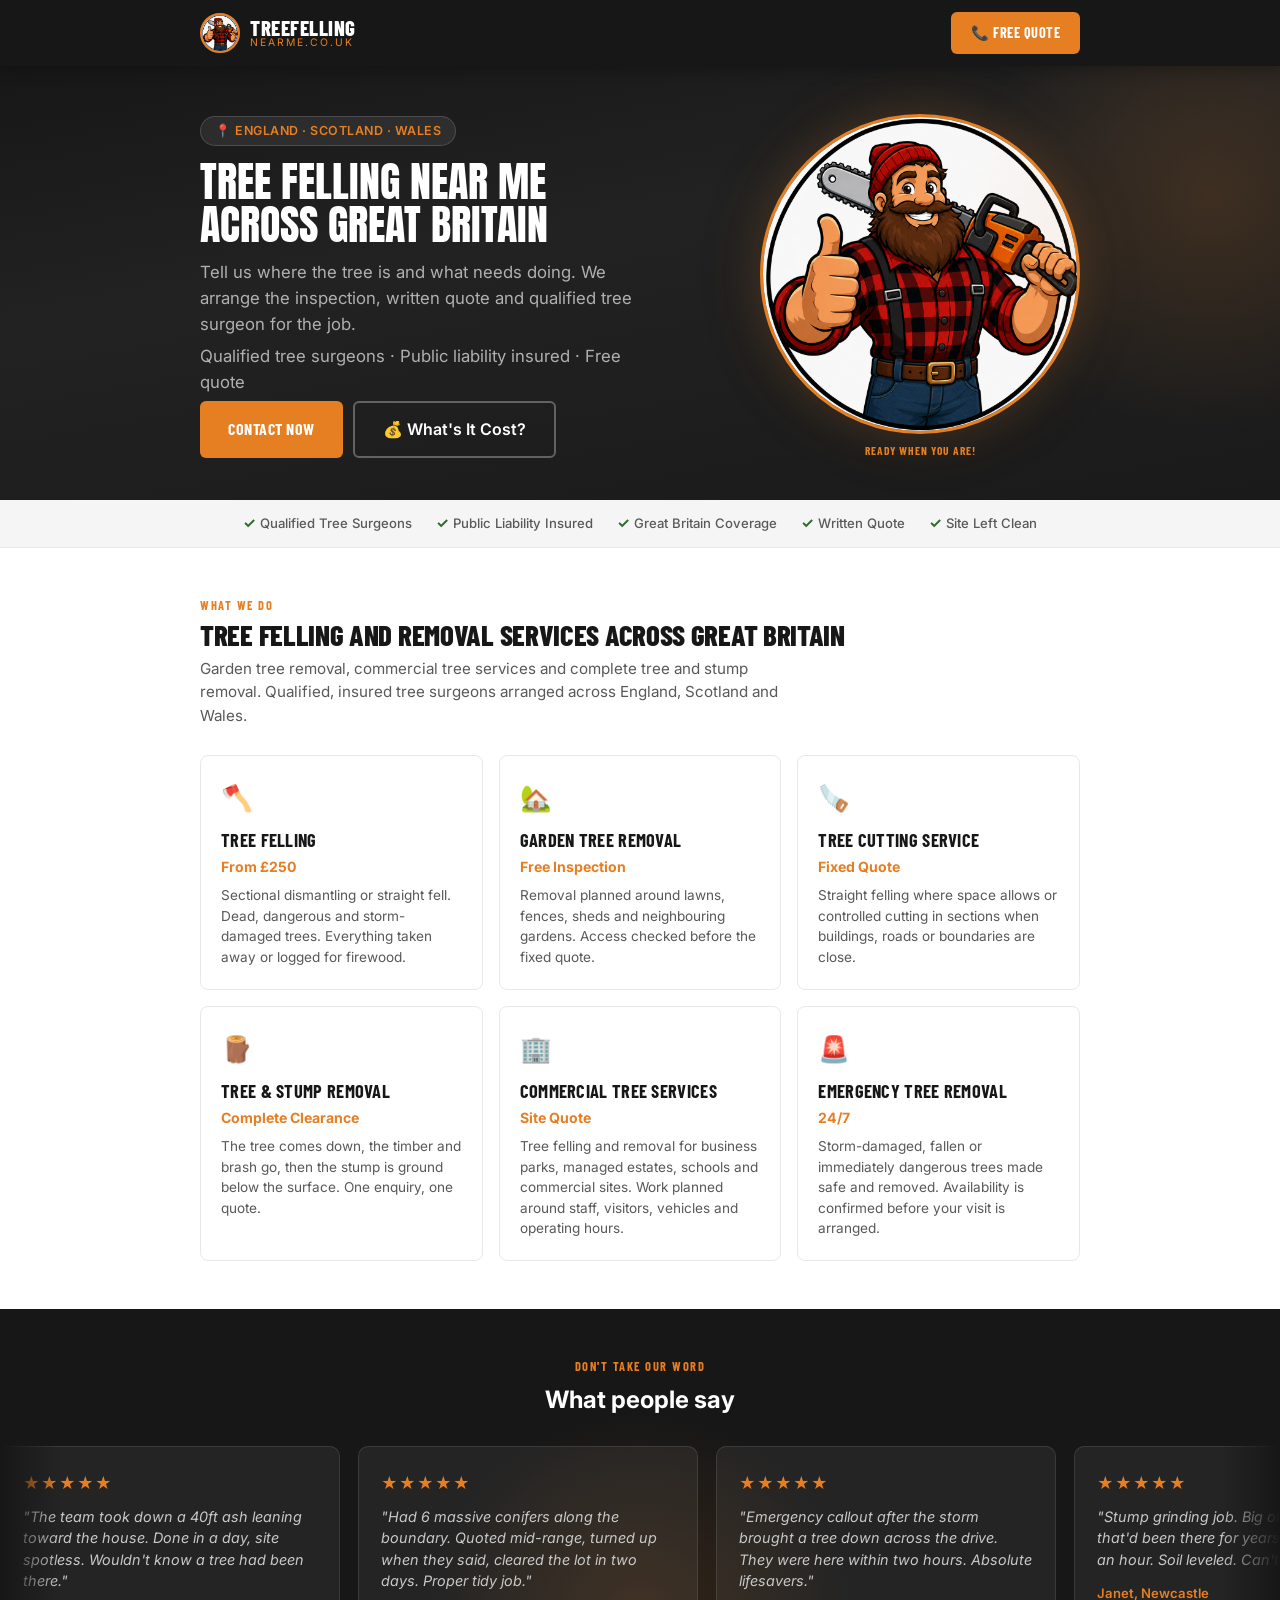
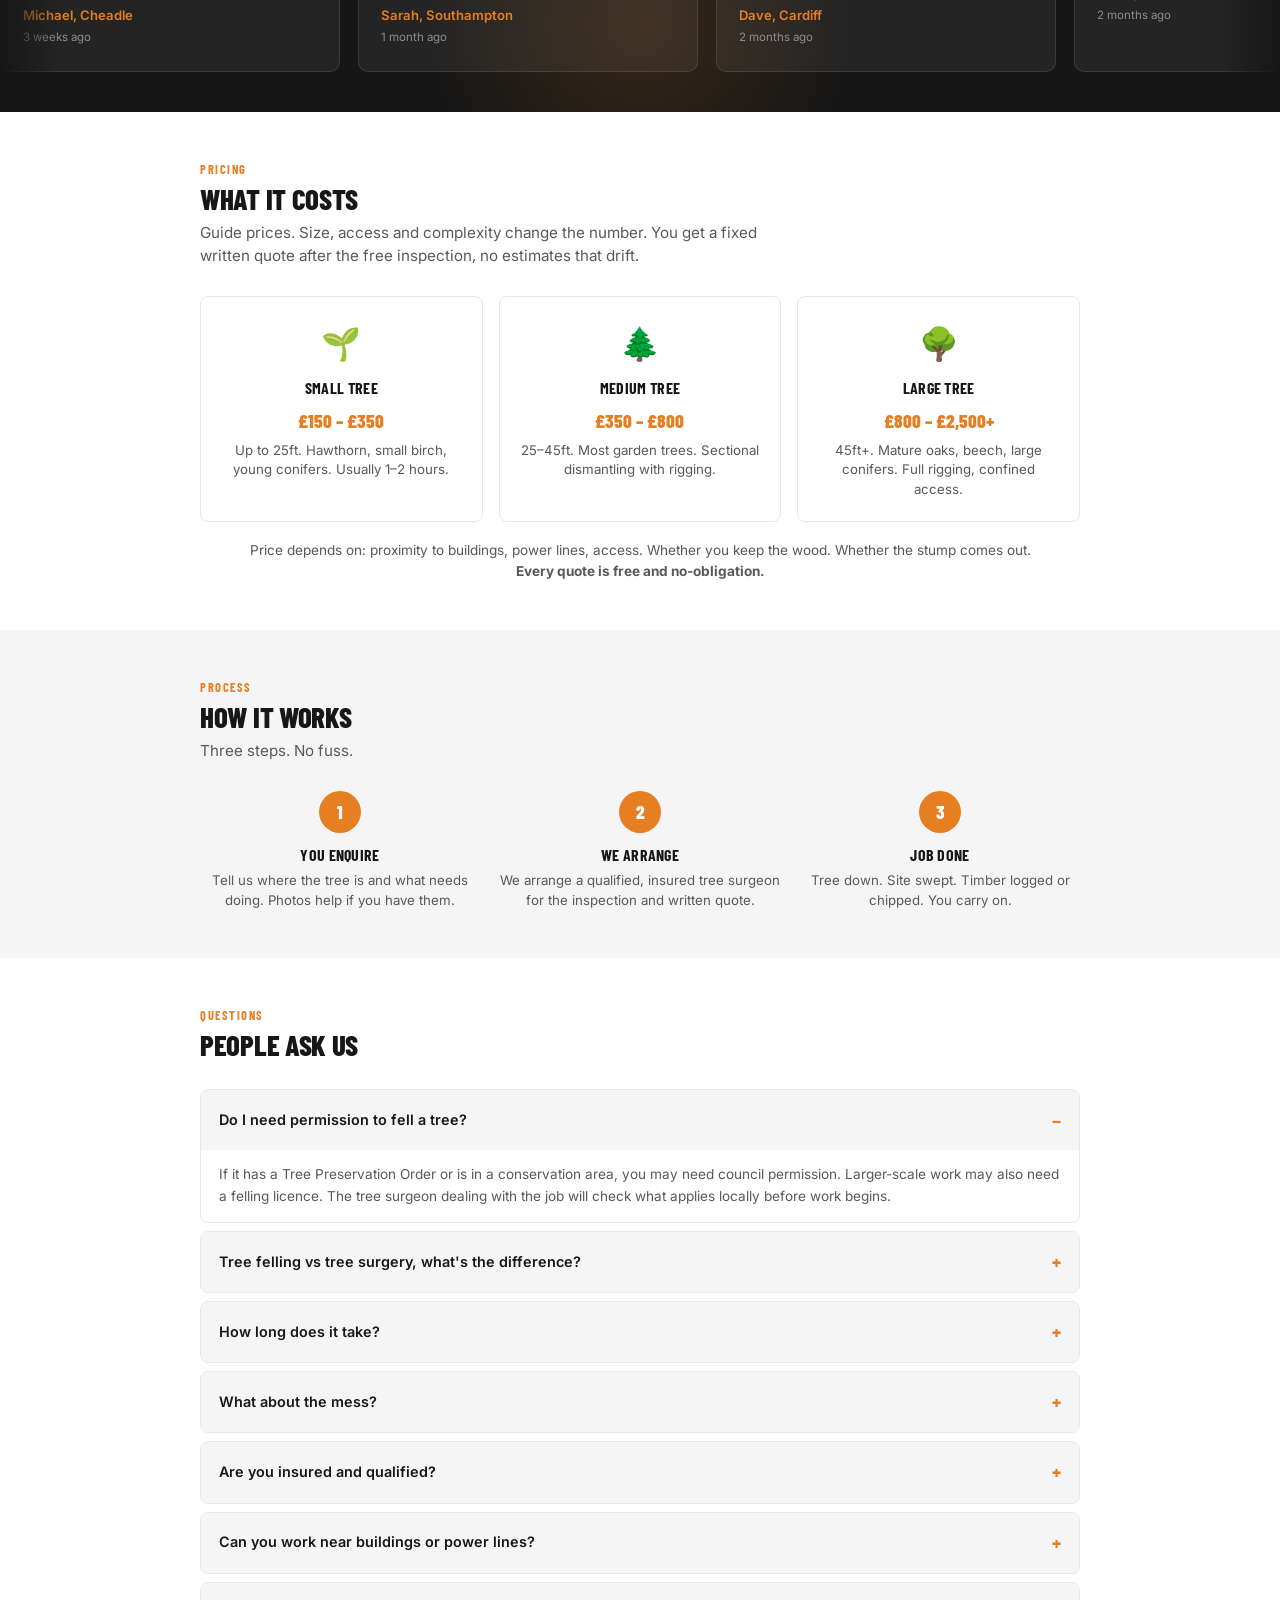
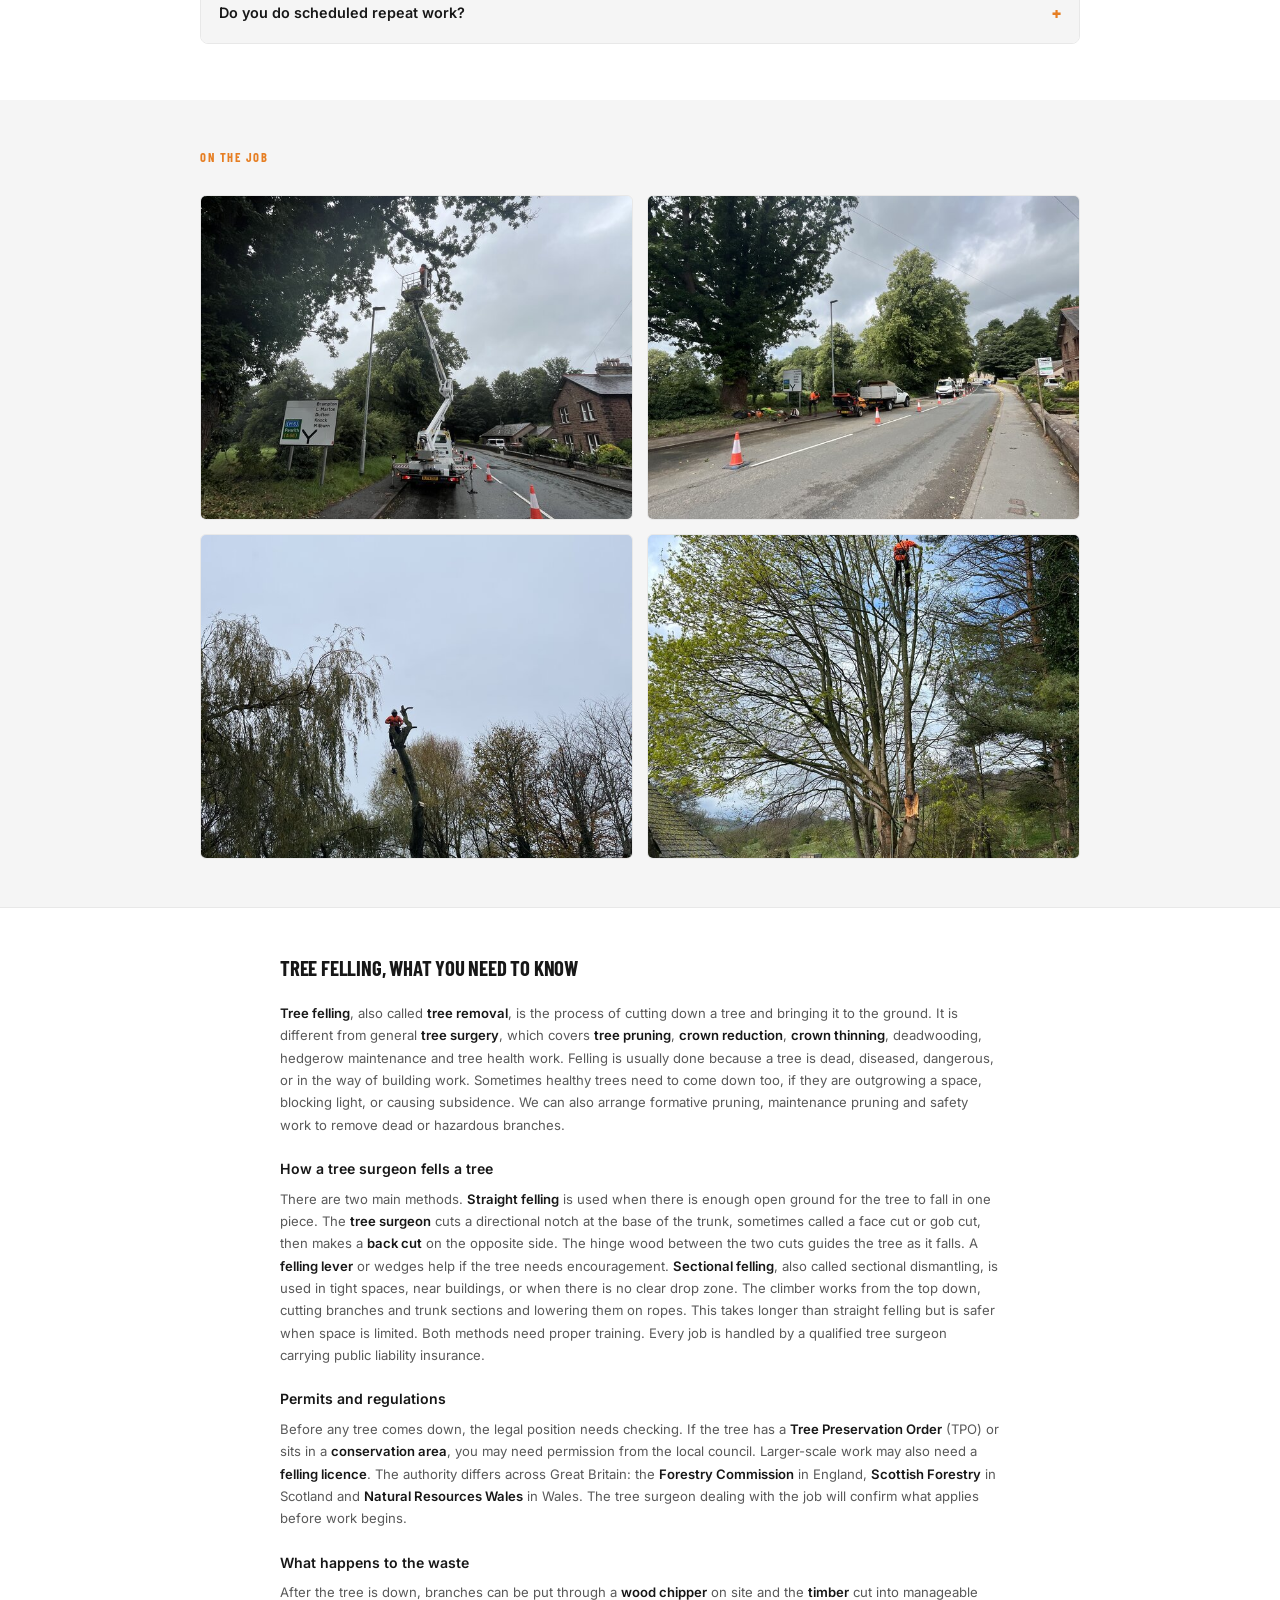
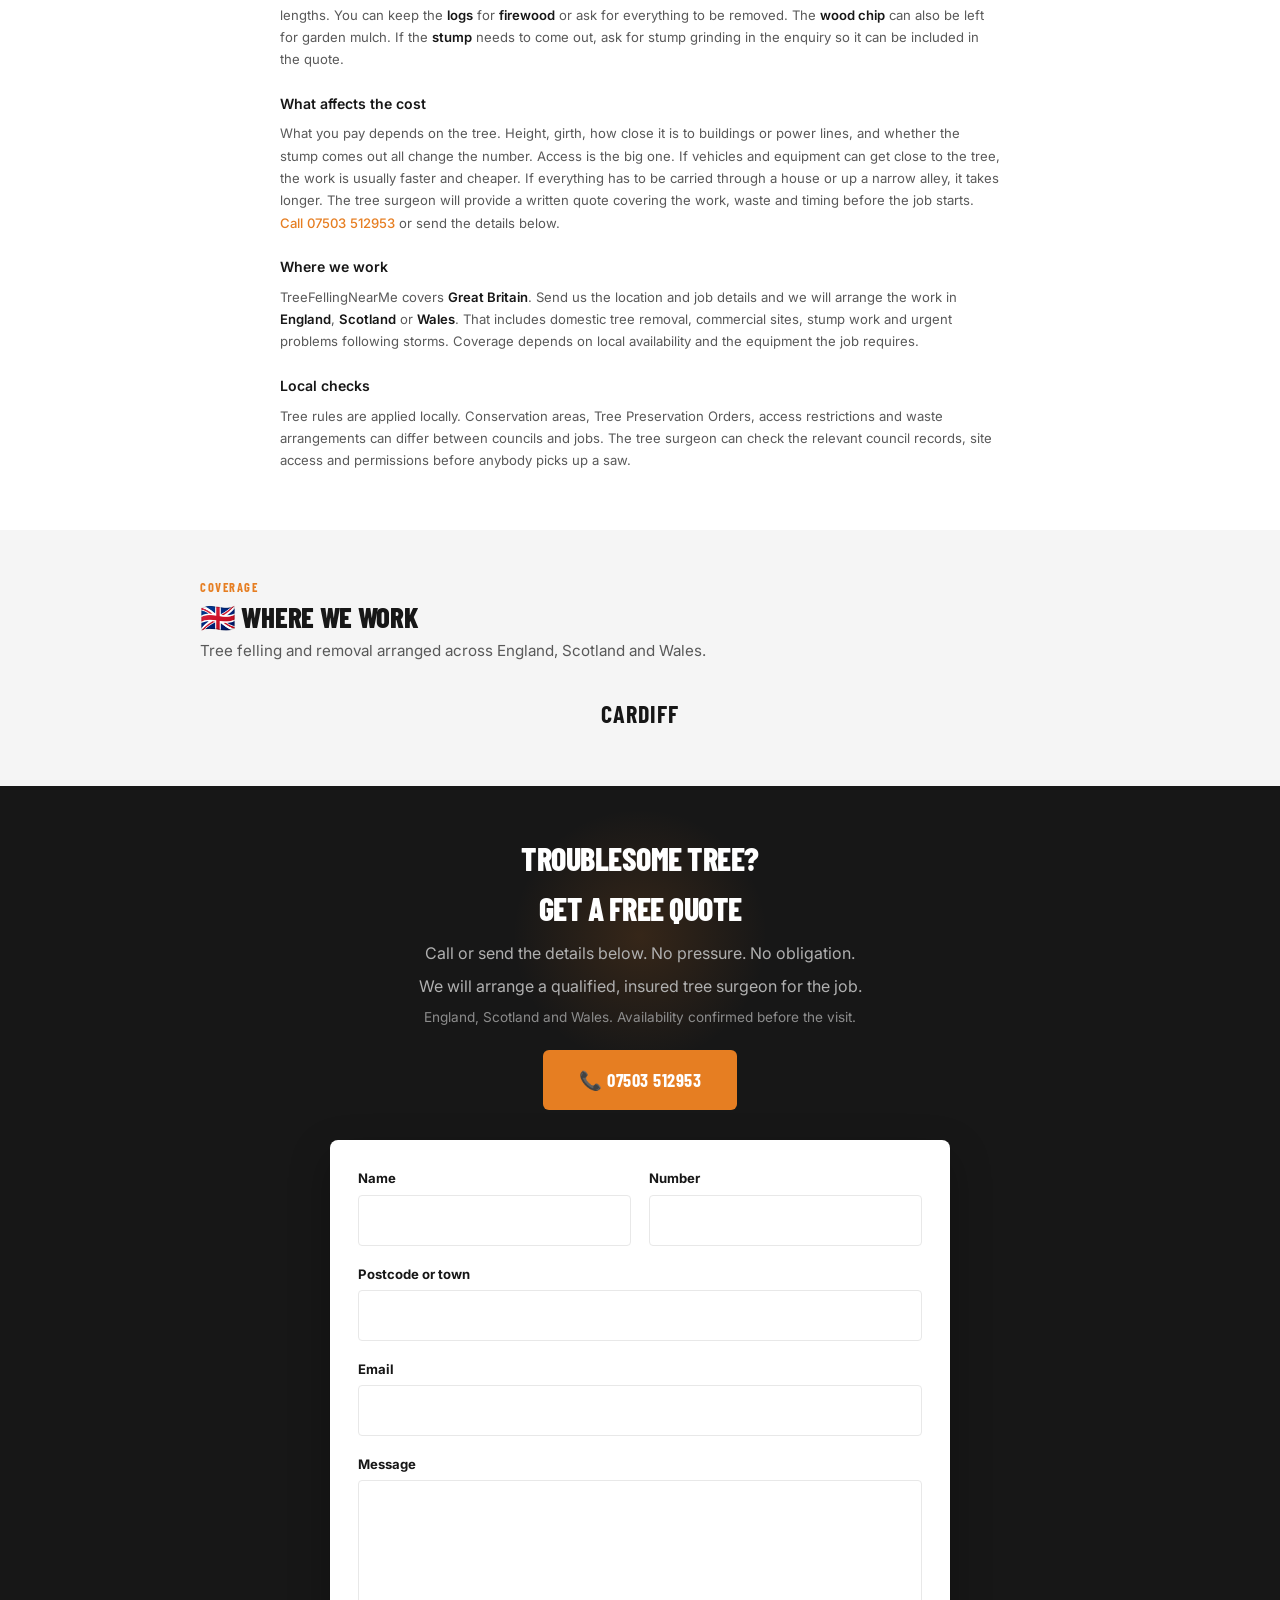
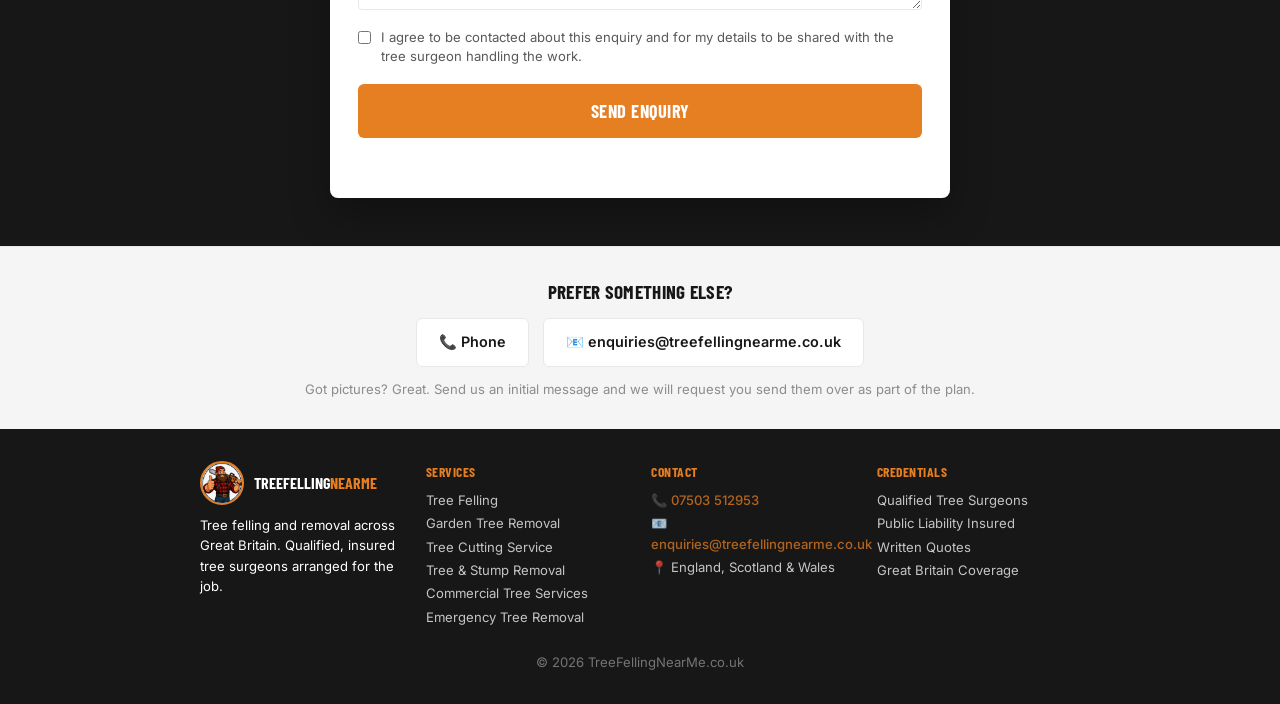
==== index.html @ dda051f9 "fix: improve mobile layout consistency" ====
<!DOCTYPE html>
<html lang="en-GB">
<head>
<meta charset="UTF-8">
<meta name="viewport" content="width=device-width, initial-scale=1.0">
<title>Tree Felling Near Me | Tree Surgeons Across Great Britain</title>
<meta name="description" content="Need a tree removed? Send us the details for tree felling, stump removal or emergency tree work anywhere in England, Scotland or Wales.">
<meta name="robots" content="index, follow">
<link rel="canonical" href="https://treefellingnearme.co.uk/">
<meta property="og:type" content="website">
<meta property="og:title" content="Tree Felling Near Me | Tree Surgeons Across Great Britain">
<meta property="og:description" content="Tree felling, tree removal, stump removal and emergency tree work across England, Scotland and Wales.">
<meta property="og:url" content="https://treefellingnearme.co.uk/">
<meta property="og:image" content="https://treefellingnearme.co.uk/mascot.png">
<meta name="twitter:card" content="summary_large_image">
<meta name="twitter:title" content="Tree Felling Near Me | Tree Surgeons Across Great Britain">
<meta name="twitter:description" content="Tree felling, tree removal, stump removal and emergency tree work across England, Scotland and Wales.">
<meta name="twitter:image" content="https://treefellingnearme.co.uk/mascot.png">
<link rel="icon" type="image/png" href="data:image/svg+xml,<svg xmlns='http://www.w3.org/2000/svg' viewBox='0 0 32 32'><circle cx='16' cy='16' r='15' fill='%23171717'/><text x='16' y='22' text-anchor='middle' font-size='20'>🪓</text></svg>">
<link rel="preconnect" href="https://fonts.googleapis.com">
<link rel="preconnect" href="https://fonts.gstatic.com" crossorigin>
<link href="https://fonts.googleapis.com/css2?family=Anton&family=Barlow+Condensed:wght@700;800&family=Inter:wght@400;500;600;700&display=swap" rel="stylesheet">
<script type="application/ld+json">
{
  "@context": "https://schema.org",
  "@graph": [
    {
      "@type": "Organization",
      "@id": "https://treefellingnearme.co.uk/#organization",
      "name": "Tree Felling Near Me",
      "description": "Tree felling, tree removal and stump removal enquiries across Great Britain.",
      "telephone": "07503 512953",
      "email": "enquiries@treefellingnearme.co.uk",
      "url": "https://treefellingnearme.co.uk/",
      "logo": "https://treefellingnearme.co.uk/mascot.png",
      "areaServed": [
        {"@type": "AdministrativeArea", "name": "England"},
        {"@type": "AdministrativeArea", "name": "Scotland"},
        {"@type": "AdministrativeArea", "name": "Wales"}
      ]
    },
    {
      "@type": "Service",
      "@id": "https://treefellingnearme.co.uk/#tree-felling-service",
      "name": "Tree Felling and Removal Across Great Britain",
      "serviceType": "Tree felling and tree removal service",
      "description": "Tree felling, tree removal, stump removal and emergency tree work arranged across England, Scotland and Wales.",
      "provider": {"@id": "https://treefellingnearme.co.uk/#organization"},
      "areaServed": [
        {"@type": "AdministrativeArea", "name": "England"},
        {"@type": "AdministrativeArea", "name": "Scotland"},
        {"@type": "AdministrativeArea", "name": "Wales"}
      ]
    }
  ]
}
</script>
<style>
  *, *::before, *::after { box-sizing: border-box; margin: 0; padding: 0; }
  :root {
    --navy: #171717;
    --navy-light: #2a2a2a;
    --orange: #e67e22;
    --orange-dark: #d35400;
    --orange-glow: rgba(230,126,34,0.15);
    --white: #ffffff;
    --off-white: #f5f5f5;
    --grey: #595959;
    --grey-light: #8c8c8c;
    --border: #e8e8e8;
    --green: #2d6a2e;
    --green-light: #e8f0e5;
    --forest: #1a3a1a;
    --red: #c0392b;
    --font-display: 'Barlow Condensed', Impact, 'Arial Black', sans-serif;
    --font-body: 'Inter', -apple-system, BlinkMacSystemFont, sans-serif;
  }
  html { scroll-behavior: smooth; }
  body {
    font-family: var(--font-body);
    color: var(--navy);
    line-height: 1.55;
    background: var(--white);
    -webkit-font-smoothing: antialiased;
    -moz-osx-font-smoothing: grayscale;
  }
  .container { max-width: 920px; margin: 0 auto; padding: 0 20px; }

  /* ── HEADER ── */
  .header {
    background: var(--navy);
    color: var(--white);
    padding: 12px 0;
    position: sticky;
    top: 0;
    z-index: 100;
    box-shadow: 0 2px 16px rgba(0,0,0,0.3);
  }
  .header .container {
    display: flex;
    justify-content: space-between;
    align-items: center;
    gap: 12px;
  }
  .header-brand {
    display: flex;
    align-items: center;
    gap: 10px;
  }
  .header-badge {
    width: 40px;
    height: 40px;
    border-radius: 50%;
    background: var(--orange);
    display: flex;
    align-items: center;
    justify-content: center;
    font-size: 1.3rem;
    flex-shrink: 0;
  }
  .header-mascot {
    width: 40px;
    height: 40px;
    border-radius: 50%;
    object-fit: cover;
    border: 2px solid var(--orange);
    flex-shrink: 0;
  }
  .header-logo-text {
    font-family: var(--font-display);
    font-size: 1.3rem;
    font-weight: 800;
    letter-spacing: 0.5px;
    text-transform: uppercase;
    line-height: 1;
  }
  .header-logo-text span { color: var(--orange); display: block; font-size: 0.65rem; font-weight: 400; letter-spacing: 2px; font-family: var(--font-body); }
  .header-cta {
    background: var(--orange);
    color: var(--white);
    padding: 10px 20px;
    border-radius: 6px;
    text-decoration: none;
    font-weight: 700;
    font-size: 0.9rem;
    transition: background 0.15s, transform 0.15s;
    white-space: nowrap;
    font-family: var(--font-display);
    letter-spacing: 0.5px;
    text-transform: uppercase;
  }
  .header-cta:hover { background: var(--orange-dark); transform: scale(1.03); }

  /* ── MOBILE STICKY ── */
  .mobile-sticky {
    display: none;
    position: fixed;
    bottom: 0;
    left: 0;
    right: 0;
    background: var(--navy);
    padding: 10px 16px;
    z-index: 200;
    box-shadow: 0 -2px 12px rgba(0,0,0,0.3);
  }
  .mobile-sticky a {
    background: var(--orange);
    color: var(--white);
    padding: 14px;
    border-radius: 6px;
    text-decoration: none;
    font-weight: 700;
    display: block;
    text-align: center;
    font-family: var(--font-display);
    font-size: 1.05rem;
    letter-spacing: 0.5px;
    text-transform: uppercase;
  }

  /* ── HERO ── */
  .hero {
    background: linear-gradient(170deg, var(--navy) 0%, #222 40%, #1a1a1a 100%);
    color: var(--white);
    padding: 48px 0 40px;
    position: relative;
    overflow: hidden;
  }
  .hero::before {
    content: '';
    position: absolute;
    top: -30%;
    right: -15%;
    width: 520px;
    height: 520px;
    background: radial-gradient(circle, var(--orange-glow) 0%, transparent 65%);
    border-radius: 50%;
    pointer-events: none;
  }
  .hero .container {
    display: flex;
    align-items: center;
    gap: 36px;
  }
  .hero-content { flex: 1; position: relative; }
  .hero-badge {
    display: inline-block;
    background: rgba(255,255,255,0.08);
    border: 1px solid rgba(255,255,255,0.15);
    border-radius: 20px;
    padding: 4px 14px;
    font-size: 0.78rem;
    color: var(--orange);
    margin-bottom: 14px;
    font-weight: 600;
    letter-spacing: 0.5px;
    text-transform: uppercase;
  }
  .hero h1 {
    font-family: 'Anton', var(--font-display);
    font-size: clamp(1.8rem, 5.5vw, 2.6rem);
    line-height: 1.05;
    margin-bottom: 12px;
    font-weight: 400;
    text-transform: uppercase;
    letter-spacing: 0px;
  }
  .hero h1 .accent { color: var(--orange); }
  .hero p {
    font-size: 1.05rem;
    color: #b0b0b0;
    margin-bottom: 6px;
    max-width: 440px;
  }
  .hero-guarantee {
    font-size: 0.85rem;
    color: var(--grey-light);
    margin-bottom: 20px;
  }
  .hero-cta-row {
    display: flex;
    gap: 10px;
    flex-wrap: wrap;
  }
  .btn-primary {
    background: var(--orange);
    color: var(--white);
    padding: 14px 28px;
    border-radius: 6px;
    text-decoration: none;
    font-weight: 700;
    font-size: 1rem;
    border: none;
    cursor: pointer;
    transition: background 0.15s, transform 0.15s;
    display: inline-flex;
    align-items: center;
    gap: 8px;
    font-family: var(--font-display);
    letter-spacing: 0.5px;
    text-transform: uppercase;
  }
  .btn-primary:hover { background: var(--orange-dark); transform: scale(1.02); }
  .btn-outline {
    background: transparent;
    color: var(--white);
    padding: 14px 28px;
    border-radius: 6px;
    text-decoration: none;
    font-weight: 600;
    font-size: 1rem;
    border: 2px solid rgba(255,255,255,0.3);
    transition: border-color 0.15s;
    display: inline-flex;
    align-items: center;
    gap: 8px;
  }
  .btn-outline:hover { border-color: var(--white); }

  .hero-mascot {
    flex-shrink: 0;
    display: flex;
    flex-direction: column;
    align-items: center;
    gap: 8px;
  }
  .hero-mascot-img {
    width: 320px;
    height: 320px;
    border-radius: 50%;
    object-fit: cover;
    border: 3px solid var(--orange);
    box-shadow: 0 0 40px var(--orange-glow), 0 0 80px rgba(230,126,34,0.08);
  }
  .hero-mascot-badge {
    font-size: 0.72rem;
    font-family: var(--font-display);
    letter-spacing: 1px;
    text-transform: uppercase;
    color: var(--orange);
    font-weight: 700;
  }

  /* ── TRUST BAR ── */
  .trust-bar {
    background: var(--off-white);
    padding: 12px 0;
    border-bottom: 1px solid var(--border);
  }
  .trust-bar .container {
    display: flex;
    justify-content: center;
    gap: 24px;
    flex-wrap: wrap;
    font-size: 0.82rem;
    color: var(--grey);
    font-weight: 500;
  }
  .trust-bar span { display: flex; align-items: center; gap: 4px; }
  .trust-dot { width: 6px; height: 6px; border-radius: 50%; background: var(--orange); display: inline-block; flex-shrink: 0; }
  .trust-tick { color: var(--green); font-weight: 700; font-size: 0.9rem; }

  /* ── SECTION ── */
  .section { padding: 48px 0; }
  .section-alt { background: var(--off-white); }
  .section-header { margin-bottom: 28px; }
  .section-tag {
    font-family: var(--font-display);
    font-size: 0.78rem;
    font-weight: 700;
    letter-spacing: 1.5px;
    text-transform: uppercase;
    color: var(--orange);
    margin-bottom: 4px;
  }
  .section h2 {
    font-family: var(--font-display);
    font-size: 1.8rem;
    font-weight: 800;
    line-height: 1.1;
    text-transform: uppercase;
    letter-spacing: -0.3px;
  }
  .section-intro {
    color: var(--grey);
    font-size: 0.95rem;
    max-width: 600px;
    margin-top: 6px;
  }

  /* ── SERVICES ── */
  .services-grid {
    display: grid;
    grid-template-columns: repeat(auto-fit, minmax(240px, 1fr));
    gap: 16px;
  }
  .service-card {
    background: var(--white);
    border: 1px solid var(--border);
    border-radius: 8px;
    padding: 22px 20px;
    transition: box-shadow 0.2s, border-color 0.2s, transform 0.15s;
    position: relative;
    overflow: hidden;
  }
  .service-card::before {
    content: '';
    position: absolute;
    top: 0; left: 0;
    width: 4px;
    height: 100%;
    background: var(--orange);
    opacity: 0;
    transition: opacity 0.2s;
  }
  .service-card:hover {
    box-shadow: 0 6px 24px rgba(0,0,0,0.07);
    border-color: #d0d0d0;
    transform: translateY(-2px);
  }
  .service-card:hover::before { opacity: 1; }
  .service-icon { font-size: 1.6rem; margin-bottom: 8px; display: block; }
  .service-card h3 {
    font-family: var(--font-display);
    font-size: 1.15rem;
    font-weight: 700;
    letter-spacing: 0.3px;
    text-transform: uppercase;
    margin-bottom: 2px;
  }
  .service-card .price {
    color: var(--orange);
    font-weight: 700;
    font-size: 0.88rem;
    margin-bottom: 8px;
  }
  .service-card p { color: var(--grey); font-size: 0.85rem; line-height: 1.5; }

  /* ── TESTIMONIAL CAROUSEL ── */
  .testimonial-section {
    background: var(--navy);
    color: var(--white);
    padding: 48px 0 40px;
    text-align: center;
    position: relative;
    overflow: hidden;
  }
  .testimonial-section::before {
    content: '';
    position: absolute;
    bottom: -40%;
    left: 50%;
    transform: translateX(-50%);
    width: 500px;
    height: 500px;
    background: radial-gradient(circle, var(--orange-glow) 0%, transparent 60%);
    border-radius: 50%;
    pointer-events: none;
  }
  .testimonial-section .section-tag { color: var(--orange); position: relative; }
  .testimonial-section h2 { color: var(--white); position: relative; }

  .conveyor-wrap {
    position: relative;
    margin-top: 28px;
    overflow: hidden;
  }
  .conveyor-wrap::before,
  .conveyor-wrap::after {
    content: '';
    position: absolute;
    top: 0; bottom: 0;
    width: 60px;
    z-index: 2;
    pointer-events: none;
  }
  .conveyor-wrap::before {
    left: 0;
    background: linear-gradient(to right, var(--navy) 0%, transparent 100%);
  }
  .conveyor-wrap::after {
    right: 0;
    background: linear-gradient(to left, var(--navy) 0%, transparent 100%);
  }

  .conveyor {
    display: flex;
    gap: 18px;
    padding-right: 18px;
    width: max-content;
    animation: scroll-reviews 52s linear infinite;
  }
  .conveyor:hover { animation-play-state: paused; }

  @keyframes scroll-reviews {
    0%   { transform: translateX(0); }
    100% { transform: translateX(-50%); }
  }

  .review-card {
    background: rgba(255,255,255,0.06);
    border: 1px solid rgba(255,255,255,0.1);
    border-radius: 10px;
    padding: 24px 22px;
    width: 340px;
    flex-shrink: 0;
    text-align: left;
    transition: border-color 0.2s, background 0.2s;
  }
  .review-card:hover {
    border-color: rgba(230,126,34,0.4);
    background: rgba(255,255,255,0.09);
  }
  .review-card .stars {
    color: var(--orange);
    font-size: 1rem;
    letter-spacing: 1px;
    margin-bottom: 10px;
  }
  .review-card blockquote {
    font-size: 0.9rem;
    color: #c8c8c8;
    line-height: 1.5;
    font-style: italic;
    margin-bottom: 10px;
    min-height: 60px;
  }
  .review-card cite {
    font-style: normal;
    font-weight: 600;
    color: var(--orange);
    font-size: 0.82rem;
  }
  .review-card .review-meta {
    font-size: 0.72rem;
    color: var(--grey-light);
    margin-top: 2px;
  }

  @media (max-width: 600px) {
    .review-card { width: 280px; padding: 18px 16px; }
    .review-card blockquote { font-size: 0.83rem; }
    .conveyor-wrap::before,
    .conveyor-wrap::after { width: 30px; }
  }

  /* ── COST ── */
  .cost-grid {
    display: grid;
    grid-template-columns: repeat(auto-fit, minmax(220px, 1fr));
    gap: 16px;
  }
  .cost-card {
    background: var(--white);
    border: 1px solid var(--border);
    border-radius: 8px;
    padding: 22px 20px;
    text-align: center;
  }
  .cost-card .tree-icon { font-size: 2rem; margin-bottom: 8px; }
  .cost-card h3 {
    font-family: var(--font-display);
    font-size: 1rem;
    font-weight: 700;
    text-transform: uppercase;
    letter-spacing: 0.3px;
  }
  .cost-card .price {
    color: var(--orange);
    font-weight: 800;
    font-size: 1.2rem;
    font-family: var(--font-display);
    margin: 6px 0;
  }
  .cost-card p { color: var(--grey); font-size: 0.83rem; line-height: 1.45; }

  /* ── HOW ── */
  .how-grid {
    display: grid;
    grid-template-columns: repeat(auto-fit, minmax(160px, 1fr));
    gap: 20px;
    text-align: center;
  }
  .how-step .step-num {
    background: var(--orange);
    color: var(--white);
    width: 42px;
    height: 42px;
    border-radius: 50%;
    display: flex;
    align-items: center;
    justify-content: center;
    font-family: var(--font-display);
    font-weight: 800;
    font-size: 1.2rem;
    margin: 0 auto 10px;
  }
  .how-step h4 {
    font-family: var(--font-display);
    font-size: 1rem;
    text-transform: uppercase;
    letter-spacing: 0.3px;
    margin-bottom: 4px;
  }
  .how-step p { color: var(--grey); font-size: 0.83rem; line-height: 1.45; }

  /* ── FAQ ── */
  .faq-item {
    border: 1px solid var(--border);
    border-radius: 8px;
    margin-bottom: 8px;
    overflow: hidden;
    transition: border-color 0.15s;
  }
  .faq-item:hover { border-color: #ccc; }
  .faq-q {
    background: var(--off-white);
    padding: 14px 18px;
    font-weight: 600;
    cursor: pointer;
    display: flex;
    justify-content: space-between;
    align-items: center;
    user-select: none;
    font-size: 0.9rem;
    gap: 12px;
  }
  .faq-q::after {
    content: '+';
    font-family: var(--font-display);
    font-size: 1.3rem;
    color: var(--orange);
    font-weight: 700;
    flex-shrink: 0;
  }
  .faq-a {
    padding: 0 18px;
    color: var(--grey);
    font-size: 0.85rem;
    line-height: 1.6;
    max-height: 0;
    overflow: hidden;
    transition: max-height 0.3s ease, padding 0.3s ease;
  }
  .faq-item.open .faq-a { padding: 14px 18px; max-height: 400px; }
  .faq-item.open .faq-q::after { content: '−'; }

  /* ── SEO CONTENT BLOCK ── */
  .seo-block {
    background: var(--white);
    padding: 44px 0;
    border-top: 1px solid var(--border);
  }
  .seo-block .container { max-width: 760px; }
  .seo-block h2 {
    font-family: var(--font-display);
    font-size: 1.3rem;
    font-weight: 700;
    text-transform: uppercase;
    letter-spacing: -0.2px;
    margin-bottom: 18px;
    color: var(--navy);
  }
  .seo-block p {
    font-size: 0.82rem;
    color: var(--grey);
    line-height: 1.7;
    margin-bottom: 14px;
  }
  .seo-block strong { color: var(--navy); font-weight: 600; }
  .seo-block a { color: var(--orange); text-decoration: none; font-weight: 500; }
  .seo-block a:hover { text-decoration: underline; }
  .seo-block h3 {
    font-family: var(--font-body);
    font-size: 0.88rem;
    font-weight: 600;
    color: var(--navy);
    margin: 22px 0 8px 0;
  }

  /* ── PHOTO GALLERY ── */
  .photo-section {
    padding: 48px 0;
    background: var(--off-white);
  }
  .photo-grid {
    display: grid;
    grid-template-columns: repeat(2, 1fr);
    gap: 14px;
    margin-top: 24px;
  }
  .photo-grid img {
    width: 100%;
    height: auto;
    border-radius: 6px;
    border: 1px solid var(--border);
    object-fit: cover;
    aspect-ratio: 4/3;
    transition: transform 0.15s, box-shadow 0.15s;
  }
  .photo-grid img:hover {
    transform: scale(1.02);
    box-shadow: 0 4px 16px rgba(0,0,0,0.1);
  }

  /* ── AREAS / LOCATION ROTATOR ── */
  .location-rotator {
    position: relative;
    height: 48px;
    overflow: hidden;
    text-align: center;
    margin-top: 16px;
  }
  .location-rotator span {
    position: absolute;
    left: 50%;
    top: 50%;
    transform: translate(-50%, -50%);
    font-family: var(--font-display);
    font-size: 1.5rem;
    font-weight: 700;
    text-transform: uppercase;
    letter-spacing: 1px;
    color: var(--navy);
    white-space: nowrap;
    opacity: 0;
    transition: opacity 0.22s ease, transform 0.22s ease;
  }
  .location-rotator span.is-active {
    opacity: 1;
    transform: translate(-50%, -50%) translateY(0);
  }

  /* ── CTA BAR ── */
  .cta-section {
    background: var(--navy);
    color: var(--white);
    text-align: center;
    padding: 48px 20px;
    position: relative;
    overflow: hidden;
    scroll-margin-top: 72px;
  }
  .cta-section::before {
    content: '';
    position: absolute;
    top: 0;
    left: 50%;
    transform: translateX(-50%);
    width: 300px;
    height: 300px;
    background: radial-gradient(circle, var(--orange-glow) 0%, transparent 60%);
    border-radius: 50%;
    pointer-events: none;
  }
  .cta-section .container { position: relative; }
  .cta-section h2 {
    font-family: var(--font-display);
    font-size: 2rem;
    font-weight: 800;
    text-transform: uppercase;
    letter-spacing: -0.5px;
    color: var(--white);
    margin-bottom: 8px;
  }
  .cta-section p { color: #b0b0b0; margin-bottom: 8px; font-size: 1rem; }
  .cta-section .cta-urgency {
    font-size: 0.85rem;
    color: var(--grey-light);
    margin-bottom: 22px;
  }
  .cta-section .btn-primary { font-size: 1.15rem; padding: 16px 36px; }

  .contact-form {
    max-width: 620px;
    margin: 30px auto 0;
    padding: 28px;
    background: var(--white);
    color: var(--navy);
    border-radius: 8px;
    text-align: left;
    box-shadow: 0 16px 40px rgba(0,0,0,0.28);
  }
  .contact-form-grid {
    display: grid;
    grid-template-columns: repeat(2, minmax(0, 1fr));
    gap: 18px;
  }
  .contact-field { display: flex; flex-direction: column; gap: 6px; }
  .contact-field--full { grid-column: 1 / -1; }
  .contact-field label {
    font-size: 0.82rem;
    font-weight: 700;
    color: var(--navy);
  }
  .contact-field input,
  .contact-field textarea {
    width: 100%;
    border: 1px solid var(--border);
    border-radius: 4px;
    padding: 12px 13px;
    background: var(--white);
    color: var(--navy);
    font: inherit;
    font-size: 1rem;
  }
  .contact-field textarea { min-height: 130px; resize: vertical; }
  .contact-field input:focus,
  .contact-field textarea:focus {
    outline: 3px solid rgba(230,126,34,0.24);
    border-color: var(--orange);
  }
  .contact-consent {
    display: flex;
    align-items: flex-start;
    gap: 10px;
    margin: 18px 0;
    font-size: 0.82rem;
    line-height: 1.45;
    color: var(--grey);
  }
  .contact-consent input { margin-top: 3px; accent-color: var(--orange); }
  .contact-form .btn-primary { width: 100%; justify-content: center; }
  .contact-form-status {
    min-height: 1.4em;
    margin: 12px 0 0 !important;
    color: var(--grey) !important;
    font-size: 0.86rem !important;
    text-align: center;
  }
  .contact-form-status[data-state="success"] { color: var(--green) !important; }
  .contact-form-status[data-state="error"] { color: #b42318 !important; }
  .contact-honey { position: absolute; left: -9999px; }

  /* ── BOTTOM CTA BAR ── */
  .bottom-bar {
    background: var(--off-white);
    padding: 30px 0;
    text-align: center;
    border-top: 1px solid var(--border);
  }
  .bottom-bar h3 {
    font-family: var(--font-display);
    font-size: 1.2rem;
    text-transform: uppercase;
    letter-spacing: 0.3px;
    margin-bottom: 12px;
  }
  .bottom-options {
    display: flex;
    justify-content: center;
    gap: 14px;
    flex-wrap: wrap;
  }
  .bottom-options a {
    background: var(--white);
    color: var(--navy);
    text-decoration: none;
    font-weight: 600;
    padding: 12px 22px;
    border: 1px solid var(--border);
    border-radius: 6px;
    transition: border-color 0.15s, background 0.15s;
    font-size: 0.9rem;
  }
  .bottom-options a:hover { border-color: var(--orange); background: #faf8f5; }

  /* ── FOOTER ── */
  .footer {
    background: var(--navy);
    color: var(--white);
    padding: 32px 0;
    font-size: 0.82rem;
  }
  .footer a { color: var(--orange); text-decoration: none; font-weight: 500; }
  .footer-grid {
    display: grid;
    grid-template-columns: repeat(auto-fit, minmax(160px, 1fr));
    gap: 22px;
  }
  .footer h4 {
    font-family: var(--font-display);
    text-transform: uppercase;
    letter-spacing: 0.5px;
    margin-bottom: 8px;
    color: var(--orange);
    font-size: 0.85rem;
  }
  .footer ul { list-style: none; }
  .footer li { margin-bottom: 3px; opacity: 0.75; }
  .footer-mascot {
    display: flex;
    align-items: center;
    gap: 10px;
    margin-bottom: 10px;
  }
  .footer-mascot-img {
    width: 44px;
    height: 44px;
    border-radius: 50%;
    border: 2px solid var(--orange);
  }

  @media (max-width: 700px) {
    body { padding-bottom: calc(74px + env(safe-area-inset-bottom)); }
    .hero .container { flex-direction: column; text-align: center; gap: 20px; }
    .hero p { margin-left: auto; margin-right: auto; }
    .hero-cta-row { flex-direction: column; width: 100%; }
    .hero-cta-row a { width: 100%; justify-content: center; }
    .hero-mascot-img { width: 240px; height: 240px; }
    .contact-form { padding: 22px 18px; }
    .contact-form-grid { grid-template-columns: 1fr; }
    .hero h1 { font-size: 1.5rem; }
    .header-cta { display: none; }
    .mobile-sticky {
      display: block;
      padding-bottom: calc(10px + env(safe-area-inset-bottom));
    }
    .section { padding: 34px 0; }
    .section h2 { font-size: 1.5rem; }
    .services-grid { grid-template-columns: 1fr; }
    .service-card { padding: 18px 17px; }
    .service-icon { margin-bottom: 4px; }
    .service-card .price { margin-bottom: 6px; }
    .cost-grid { grid-template-columns: 1fr; }
    .cost-card { padding: 18px 16px; }
    .cost-card .tree-icon { margin-bottom: 4px; }
    .how-grid { grid-template-columns: 1fr; gap: 24px; }
    .footer-grid { grid-template-columns: 1fr; }
    .bottom-options { flex-direction: column; }
    .bottom-options a { display: block; }
  }

  @media (min-width: 701px) {
    .mobile-sticky { display: none !important; }
  }
</style>
</head>
<body>

<!-- HEADER -->
<header class="header">
  <div class="container">
    <a href="/" class="header-brand" style="text-decoration:none;color:inherit;">
      <img src="mascot.png" alt="TreeFellingNearMe" class="header-mascot" width="40" height="40">
      <div class="header-logo-text">TreeFelling<span>NearMe.co.uk</span></div>
    </a>
    <a href="tel:07503512953" class="header-cta">📞 Free Quote</a>
  </div>
</header>

<!-- MOBILE STICKY -->
<div class="mobile-sticky">
  <a href="tel:07503512953">📞 Free Quote, 07503 512953</a>
</div>

<!-- HERO -->
<section class="hero">
  <div class="container">
    <div class="hero-content">
      <div class="hero-badge">📍 England · Scotland · Wales</div>
      <h1>Tree Felling Near Me<br>Across Great Britain</h1>
      <p>Tell us where the tree is and what needs doing. We arrange the inspection, written quote and qualified tree surgeon for the job.</p>
      <p class="hero-guarantee">Qualified tree surgeons · Public liability insured · Free quote</p>
      <div class="hero-cta-row">
        <a href="#contact" class="btn-primary">Contact Now</a>
        <a href="#cost" class="btn-outline">💰 What's It Cost?</a>
      </div>
    </div>
    <div class="hero-mascot">
      <img src="mascot.png" alt="Woody, our tree felling mascot" class="hero-mascot-img" width="320" height="320">
      <div class="hero-mascot-badge">Ready when you are!</div>
    </div>
  </div>
</section>

<!-- TRUST BAR -->
<div class="trust-bar">
  <div class="container">
    <span><span class="trust-tick">✓</span> Qualified Tree Surgeons</span>
    <span><span class="trust-tick">✓</span> Public Liability Insured</span>
    <span><span class="trust-tick">✓</span> Great Britain Coverage</span>
    <span><span class="trust-tick">✓</span> Written Quote</span>
    <span><span class="trust-tick">✓</span> Site Left Clean</span>
  </div>
</div>

<!-- SERVICES -->
<section class="section">
  <div class="container">
    <div class="section-header">
      <div class="section-tag">What we do</div>
      <h2>Tree felling and removal services across Great Britain</h2>
      <p class="section-intro">Garden tree removal, commercial tree services and complete tree and stump removal. Qualified, insured tree surgeons arranged across England, Scotland and Wales.</p>
    </div>
    <div class="services-grid">
      <div class="service-card">
        <span class="service-icon">🪓</span>
        <h3>Tree Felling</h3>
        <p class="price">From £250</p>
        <p>Sectional dismantling or straight fell. Dead, dangerous and storm-damaged trees. Everything taken away or logged for firewood.</p>
      </div>
      <div class="service-card">
        <span class="service-icon">🏡</span>
        <h3>Garden Tree Removal</h3>
        <p class="price">Free Inspection</p>
        <p>Removal planned around lawns, fences, sheds and neighbouring gardens. Access checked before the fixed quote.</p>
      </div>
      <div class="service-card">
        <span class="service-icon">🪚</span>
        <h3>Tree Cutting Service</h3>
        <p class="price">Fixed Quote</p>
        <p>Straight felling where space allows or controlled cutting in sections when buildings, roads or boundaries are close.</p>
      </div>
      <div class="service-card">
        <span class="service-icon">🪵</span>
        <h3>Tree &amp; Stump Removal</h3>
        <p class="price">Complete Clearance</p>
        <p>The tree comes down, the timber and brash go, then the stump is ground below the surface. One enquiry, one quote.</p>
      </div>
      <div class="service-card">
        <span class="service-icon">🏢</span>
        <h3>Commercial Tree Services</h3>
        <p class="price">Site Quote</p>
        <p>Tree felling and removal for business parks, managed estates, schools and commercial sites. Work planned around staff, visitors, vehicles and operating hours.</p>
      </div>
      <div class="service-card">
        <span class="service-icon">🚨</span>
        <h3>Emergency Tree Removal</h3>
        <p class="price">24/7</p>
        <p>Storm-damaged, fallen or immediately dangerous trees made safe and removed. Availability is confirmed before your visit is arranged.</p>
      </div>
    </div>
  </div>
</section>

<!-- TESTIMONIAL CONVEYOR -->
<section class="testimonial-section">
  <div class="container">
    <div class="section-tag">Don't take our word</div>
    <h2>What people say</h2>
  </div>
  <div class="conveyor-wrap">
    <div class="conveyor">
      <div class="review-card">
        <div class="stars">★★★★★</div>
        <blockquote>"The team took down a 40ft ash leaning toward the house. Done in a day, site spotless. Wouldn't know a tree had been there."</blockquote>
        <cite>Michael, Cheadle</cite>
        <div class="review-meta">3 weeks ago</div>
      </div>
      <div class="review-card">
        <div class="stars">★★★★★</div>
        <blockquote>"Had 6 massive conifers along the boundary. Quoted mid-range, turned up when they said, cleared the lot in two days. Proper tidy job."</blockquote>
        <cite>Sarah, Southampton</cite>
        <div class="review-meta">1 month ago</div>
      </div>
      <div class="review-card">
        <div class="stars">★★★★★</div>
        <blockquote>"Emergency callout after the storm brought a tree down across the drive. They were here within two hours. Absolute lifesavers."</blockquote>
        <cite>Dave, Cardiff</cite>
        <div class="review-meta">2 months ago</div>
      </div>
      <div class="review-card">
        <div class="stars">★★★★★</div>
        <blockquote>"Stump grinding job. Big old beech stump that'd been there for years. Gone in under an hour. Soil leveled. Can't even tell."</blockquote>
        <cite>Janet, Newcastle</cite>
        <div class="review-meta">2 months ago</div>
      </div>
      <div class="review-card">
        <div class="stars">★★★★★</div>
        <blockquote>"Crown reduction on a protected oak. Knew the TPO process inside out. Council approved, work done to spec. Tree looks better than ever."</blockquote>
        <cite>Graham, Darlington</cite>
        <div class="review-meta">3 months ago</div>
      </div>
      <div class="review-card">
        <div class="stars">★★★★★</div>
        <blockquote>"Three trees removed, one pruned, stumps ground. Quoted on Tuesday, started Thursday. No messing about. Would use again."</blockquote>
        <cite>Lisa, Telford</cite>
        <div class="review-meta">3 months ago</div>
      </div>
      <div class="review-card">
        <div class="stars">★★★★★</div>
        <blockquote>"Neighbour's tree was overhanging our garden. They sorted it properly, talked to the neighbour, did the work, no drama."</blockquote>
        <cite>Tom, Stoke</cite>
        <div class="review-meta">4 months ago</div>
      </div>
      <div class="review-card">
        <div class="stars">★★★★★</div>
        <blockquote>"Phoned 5 tree surgeons. Only one who actually turned up to quote. Price was fair, work was excellent. The others never even called back."</blockquote>
        <cite>Karen, Essex</cite>
        <div class="review-meta">4 months ago</div>
      </div>
    </div>
  </div>
</section>

<!-- COST GUIDE -->
<section class="section" id="cost">
  <div class="container">
    <div class="section-header">
      <div class="section-tag">Pricing</div>
      <h2>What it costs</h2>
      <p class="section-intro">Guide prices. Size, access and complexity change the number. You get a fixed written quote after the free inspection, no estimates that drift.</p>
    </div>
    <div class="cost-grid">
      <div class="cost-card">
        <div class="tree-icon">🌱</div>
        <h3>Small Tree</h3>
        <p class="price">£150 – £350</p>
        <p>Up to 25ft. Hawthorn, small birch, young conifers. Usually 1–2 hours.</p>
      </div>
      <div class="cost-card">
        <div class="tree-icon">🌲</div>
        <h3>Medium Tree</h3>
        <p class="price">£350 – £800</p>
        <p>25–45ft. Most garden trees. Sectional dismantling with rigging.</p>
      </div>
      <div class="cost-card">
        <div class="tree-icon">🌳</div>
        <h3>Large Tree</h3>
        <p class="price">£800 – £2,500+</p>
        <p>45ft+. Mature oaks, beech, large conifers. Full rigging, confined access.</p>
      </div>
    </div>
    <p style="margin-top:18px;color:var(--grey);font-size:0.85rem;text-align:center;">Price depends on: proximity to buildings, power lines, access. Whether you keep the wood. Whether the stump comes out.</p>
    <p style="color:var(--grey);font-size:0.85rem;text-align:center;"><strong>Every quote is free and no-obligation.</strong></p>
  </div>
</section>

<!-- HOW IT WORKS -->
<section class="section section-alt">
  <div class="container">
    <div class="section-header">
      <div class="section-tag">Process</div>
      <h2>How it works</h2>
      <p class="section-intro">Three steps. No fuss.</p>
    </div>
    <div class="how-grid">
      <div class="how-step">
        <div class="step-num">1</div>
        <h4>You Enquire</h4>
        <p>Tell us where the tree is and what needs doing. Photos help if you have them.</p>
      </div>
      <div class="how-step">
        <div class="step-num">2</div>
        <h4>We Arrange</h4>
        <p>We arrange a qualified, insured tree surgeon for the inspection and written quote.</p>
      </div>
      <div class="how-step">
        <div class="step-num">3</div>
        <h4>Job Done</h4>
        <p>Tree down. Site swept. Timber logged or chipped. You carry on.</p>
      </div>
    </div>
  </div>
</section>

<!-- FAQ -->
<section class="section">
  <div class="container">
    <div class="section-header">
      <div class="section-tag">Questions</div>
      <h2>People ask us</h2>
    </div>
    <div class="faq-item open">
      <div class="faq-q">Do I need permission to fell a tree?</div>
      <div class="faq-a">If it has a Tree Preservation Order or is in a conservation area, you may need council permission. Larger-scale work may also need a felling licence. The tree surgeon dealing with the job will check what applies locally before work begins.</div>
    </div>
    <div class="faq-item">
      <div class="faq-q">Tree felling vs tree surgery, what's the difference?</div>
      <div class="faq-a">Felling means cutting the whole tree down and removing it. Tree surgery is the broader term, pruning, crown reduction, crown thinning, deadwooding and health treatments. We can arrange both.</div>
    </div>
    <div class="faq-item">
      <div class="faq-q">How long does it take?</div>
      <div class="faq-a">Small tree: an hour or two. Medium: half a day. Large, complex: a day or more. Stump grinding adds time. The written quote will set out the expected timing.</div>
    </div>
    <div class="faq-item">
      <div class="faq-q">What about the mess?</div>
      <div class="faq-a">Branches chipped on site. Timber logged and stacked for firewood if you want it. Everything removed if you don't. Site left clean, you'd struggle to tell we were there.</div>
    </div>
    <div class="faq-item">
      <div class="faq-q">Are you insured and qualified?</div>
      <div class="faq-a">Every job is handled by a qualified tree surgeon carrying public liability insurance. The tree surgeon can provide the relevant insurance and qualification details for your job.</div>
    </div>
    <div class="faq-item">
      <div class="faq-q">Can you work near buildings or power lines?</div>
      <div class="faq-a">Yes. Tell us about the access, nearby buildings and any power lines. We will arrange a tree surgeon equipped for sectional dismantling, rigging or utility coordination where required.</div>
    </div>
    <div class="faq-item">
      <div class="faq-q">Do you do scheduled repeat work?</div>
      <div class="faq-a">Yes. Tell us whether you need a one-off visit or repeat maintenance. We can arrange scheduled inspections, pruning and ongoing tree work.</div>
    </div>
  </div>
</section>

<!-- PHOTO GALLERY -->
<section class="photo-section">
  <div class="container">
    <div class="section-header">
      <div class="section-tag">On the job</div>
    </div>
    <div class="photo-grid">
      <img src="04-08-2025--9-43-57-am.jpg" alt="Roadside tree felling with cherry picker near Penrith Cumbria, tree surgeon trimming overhanging branches on A-road with traffic management" loading="lazy" width="400" height="300">
      <img src="04-08-2025--12-38-52-pm.jpg" alt="Tree surgeon ground crew operating wood chipper during crown reduction, roadside tree work with safety cones and high-vis PPE" loading="lazy" width="400" height="300">
      <img src="14-11-2025--11-05-09-am.jpg" alt="Tree surgeon climbing mature deciduous tree for crown reduction, working at height with harness and rigging" loading="lazy" width="400" height="300">
      <img src="16-04-2025--6-04-33-pm.jpg" alt="Tree surgeon performing sectional felling on large oak next to stone building County Durham, chainsaw and climbing rope visible" loading="lazy" width="400" height="300">
    </div>
  </div>
</section>

<!-- SEO CONTENT BLOCK -->
<section class="seo-block">
  <div class="container">
    <h2>Tree felling, what you need to know</h2>

    <p><strong>Tree felling</strong>, also called <strong>tree removal</strong>, is the process of cutting down a tree and bringing it to the ground. It is different from general <strong>tree surgery</strong>, which covers <strong>tree pruning</strong>, <strong>crown reduction</strong>, <strong>crown thinning</strong>, deadwooding, hedgerow maintenance and tree health work. Felling is usually done because a tree is dead, diseased, dangerous, or in the way of building work. Sometimes healthy trees need to come down too, if they are outgrowing a space, blocking light, or causing subsidence. We can also arrange formative pruning, maintenance pruning and safety work to remove dead or hazardous branches.</p>

    <h3>How a tree surgeon fells a tree</h3>
    <p>There are two main methods. <strong>Straight felling</strong> is used when there is enough open ground for the tree to fall in one piece. The <strong>tree surgeon</strong> cuts a directional notch at the base of the trunk, sometimes called a face cut or gob cut, then makes a <strong>back cut</strong> on the opposite side. The hinge wood between the two cuts guides the tree as it falls. A <strong>felling lever</strong> or wedges help if the tree needs encouragement. <strong>Sectional felling</strong>, also called sectional dismantling, is used in tight spaces, near buildings, or when there is no clear drop zone. The climber works from the top down, cutting branches and trunk sections and lowering them on ropes. This takes longer than straight felling but is safer when space is limited. Both methods need proper training. Every job is handled by a qualified tree surgeon carrying public liability insurance.</p>

    <h3>Permits and regulations</h3>
    <p>Before any tree comes down, the legal position needs checking. If the tree has a <strong>Tree Preservation Order</strong> (TPO) or sits in a <strong>conservation area</strong>, you may need permission from the local council. Larger-scale work may also need a <strong>felling licence</strong>. The authority differs across Great Britain: the <strong>Forestry Commission</strong> in England, <strong>Scottish Forestry</strong> in Scotland and <strong>Natural Resources Wales</strong> in Wales. The tree surgeon dealing with the job will confirm what applies before work begins.</p>

    <h3>What happens to the waste</h3>
    <p>After the tree is down, branches can be put through a <strong>wood chipper</strong> on site and the <strong>timber</strong> cut into manageable lengths. You can keep the <strong>logs</strong> for <strong>firewood</strong> or ask for everything to be removed. The <strong>wood chip</strong> can also be left for garden mulch. If the <strong>stump</strong> needs to come out, ask for stump grinding in the enquiry so it can be included in the quote.</p>

    <h3>What affects the cost</h3>
    <p>What you pay depends on the tree. Height, girth, how close it is to buildings or power lines, and whether the stump comes out all change the number. Access is the big one. If vehicles and equipment can get close to the tree, the work is usually faster and cheaper. If everything has to be carried through a house or up a narrow alley, it takes longer. The tree surgeon will provide a written quote covering the work, waste and timing before the job starts. <a href="tel:07503512953">Call 07503 512953</a> or send the details below.</p>

    <h3>Where we work</h3>
    <p>TreeFellingNearMe covers <strong>Great Britain</strong>. Send us the location and job details and we will arrange the work in <strong>England</strong>, <strong>Scotland</strong> or <strong>Wales</strong>. That includes domestic tree removal, commercial sites, stump work and urgent problems following storms. Coverage depends on local availability and the equipment the job requires.</p>

    <h3>Local checks</h3>

    <p>Tree rules are applied locally. Conservation areas, Tree Preservation Orders, access restrictions and waste arrangements can differ between councils and jobs. The tree surgeon can check the relevant council records, site access and permissions before anybody picks up a saw.</p>
  </div>
</section>

<!-- AREAS -->
<section class="section section-alt">
  <div class="container">
    <div class="section-header">
      <div class="section-tag">Coverage</div>
      <h2>🇬🇧 Where we work</h2>
      <p class="section-intro">Tree felling and removal arranged across England, Scotland and Wales.</p>
    </div>
    <div class="location-rotator" aria-hidden="true">
      <span class="is-active">London</span><span>Edinburgh</span><span>Cardiff</span>
      <span>Manchester</span><span>Glasgow</span><span>Swansea</span>
      <span>Birmingham</span><span>Aberdeen</span><span>Newport</span>
      <span>Leeds</span><span>Dundee</span><span>Wrexham</span>
      <span>Newcastle</span><span>Inverness</span><span>Bangor</span>
      <span>Sheffield</span><span>Stirling</span><span>Bridgend</span>
      <span>Liverpool</span><span>Perth</span><span>Caerphilly</span>
      <span>York</span><span>Falkirk</span><span>Aberystwyth</span>
      <span>Nottingham</span><span>Paisley</span><span>Bristol</span>
      <span>Durham</span><span>Kilmarnock</span><span>Southampton</span>
      <span>Darlington</span><span>East Kilbride</span><span>Portsmouth</span>
      <span>Sunderland</span><span>Hamilton</span><span>Plymouth</span>
      <span>Cambridge</span><span>Oxford</span><span>Exeter</span>
      <span>Norwich</span><span>Leicester</span><span>Coventry</span>
      <span>Hull</span><span>Preston</span><span>Chester</span>
      <span>Carlisle</span><span>Bradford</span><span>Stoke-on-Trent</span>
    </div>
  </div>
</section>

<!-- CTA -->
<section class="cta-section" id="contact">
  <div class="container">
    <h2>Troublesome Tree?<br>Get a free quote</h2>
    <p>Call or send the details below. No pressure. No obligation.</p>
    <p>We will arrange a qualified, insured tree surgeon for the job.</p>
    <p class="cta-urgency">England, Scotland and Wales. Availability confirmed before the visit.</p>
    <a href="tel:07503512953" class="btn-primary">📞 07503 512953</a>

    <form class="contact-form" id="contact-form" action="https://formsubmit.co/ajax/enquiries@treefellingnearme.co.uk" method="POST">
      <input type="hidden" name="_subject" value="New TreeFellingNearMe enquiry">
      <input type="hidden" name="_template" value="table">
      <input type="hidden" name="_captcha" value="false">
      <label class="contact-honey" aria-hidden="true">Leave this empty<input type="text" name="_honey" tabindex="-1" autocomplete="off"></label>
      <div class="contact-form-grid">
        <div class="contact-field">
          <label for="contact-name">Name</label>
          <input id="contact-name" name="name" type="text" autocomplete="name" required>
        </div>
        <div class="contact-field">
          <label for="contact-phone">Number</label>
          <input id="contact-phone" name="phone" type="tel" autocomplete="tel" inputmode="tel" required>
        </div>
        <div class="contact-field contact-field--full">
          <label for="contact-location">Postcode or town</label>
          <input id="contact-location" name="location" type="text" autocomplete="postal-code" required>
        </div>
        <div class="contact-field contact-field--full">
          <label for="contact-email">Email</label>
          <input id="contact-email" name="email" type="email" autocomplete="email" required>
        </div>
        <div class="contact-field contact-field--full">
          <label for="contact-message">Message</label>
          <textarea id="contact-message" name="message" required></textarea>
        </div>
      </div>
      <label class="contact-consent">
        <input type="checkbox" name="consent" value="Agreed" required>
        <span>I agree to be contacted about this enquiry and for my details to be shared with the tree surgeon handling the work.</span>
      </label>
      <button type="submit" class="btn-primary">Send enquiry</button>
      <p class="contact-form-status" id="contact-form-status" role="status" aria-live="polite"></p>
    </form>
  </div>
</section>

<!-- BOTTOM BAR -->
<div class="bottom-bar">
  <div class="container">
    <h3>Prefer something else?</h3>
    <div class="bottom-options">
      <a href="tel:07503512953">📞 Phone</a>
      <a href="mailto:enquiries@treefellingnearme.co.uk">📧 enquiries@treefellingnearme.co.uk</a>
    </div>
    <p style="margin-top:12px;color:var(--grey-light);font-size:0.82rem;">Got pictures? Great. Send us an initial message and we will request you send them over as part of the plan.</p>
  </div>
</div>

<!-- FOOTER -->
<footer class="footer">
  <div class="container">
    <div class="footer-grid">
      <div>
        <div class="footer-mascot">
          <img src="mascot.png" alt="Woody" class="footer-mascot-img" width="44" height="44">
          <strong style="font-family:var(--font-display);text-transform:uppercase;font-size:1rem;">TreeFelling<span style="color:var(--orange);">NearMe</span></strong>
        </div>
        <p>Tree felling and removal across Great Britain. Qualified, insured tree surgeons arranged for the job.</p>
      </div>
      <div>
        <h4>Services</h4>
        <ul>
          <li>Tree Felling</li>
          <li>Garden Tree Removal</li>
          <li>Tree Cutting Service</li>
          <li>Tree &amp; Stump Removal</li>
          <li>Commercial Tree Services</li>
          <li>Emergency Tree Removal</li>
        </ul>
      </div>
      <div>
        <h4>Contact</h4>
        <ul>
          <li><a href="tel:07503512953">📞 07503 512953</a></li>
          <li><a href="mailto:enquiries@treefellingnearme.co.uk">📧 enquiries@treefellingnearme.co.uk</a></li>
          <li>📍 England, Scotland &amp; Wales</li>
        </ul>
      </div>
      <div>
        <h4>Credentials</h4>
        <ul>
          <li>Qualified Tree Surgeons</li>
          <li>Public Liability Insured</li>
          <li>Written Quotes</li>
          <li>Great Britain Coverage</li>
        </ul>
      </div>
    </div>
    <p style="text-align:center;margin-top:22px;opacity:0.4;">© 2026 TreeFellingNearMe.co.uk</p>
  </div>
</footer>

<script>
  const reviewConveyor = document.querySelector('.conveyor');
  if (reviewConveyor) {
    Array.from(reviewConveyor.children).forEach(card => {
      const duplicate = card.cloneNode(true);
      duplicate.setAttribute('aria-hidden', 'true');
      reviewConveyor.appendChild(duplicate);
    });
  }

  const locations = Array.from(document.querySelectorAll('.location-rotator span'));
  let locationIndex = 0;
  if (locations.length > 1) {
    setInterval(() => {
      locations[locationIndex].classList.remove('is-active');
      locationIndex = (locationIndex + 1) % locations.length;
      locations[locationIndex].classList.add('is-active');
    }, 1100);
  }

  document.querySelectorAll('.faq-q').forEach(q => {
    q.addEventListener('click', () => {
      const item = q.parentElement;
      const wasOpen = item.classList.contains('open');
      document.querySelectorAll('.faq-item').forEach(i => i.classList.remove('open'));
      if (!wasOpen) item.classList.add('open');
    });
  });

  const contactForm = document.getElementById('contact-form');
  const contactStatus = document.getElementById('contact-form-status');
  contactForm.addEventListener('submit', async event => {
    event.preventDefault();
    const submitButton = contactForm.querySelector('button[type="submit"]');
    submitButton.disabled = true;
    submitButton.textContent = 'Sending...';
    contactStatus.textContent = '';
    contactStatus.dataset.state = '';

    try {
      const response = await fetch(contactForm.action, {
        method: 'POST',
        headers: { 'Accept': 'application/json' },
        body: new FormData(contactForm)
      });
      const result = await response.json();
      if (!response.ok || result.success === false) {
        throw new Error(result.message || 'The form could not be sent.');
      }
      contactForm.reset();
      contactStatus.textContent = 'Thanks. Your enquiry has been sent.';
      contactStatus.dataset.state = 'success';
    } catch (error) {
      contactStatus.textContent = 'That did not send. Please call 07503 512953.';
      contactStatus.dataset.state = 'error';
    } finally {
      submitButton.disabled = false;
      submitButton.textContent = 'Send enquiry';
    }
  });
</script>
</body>
</html>
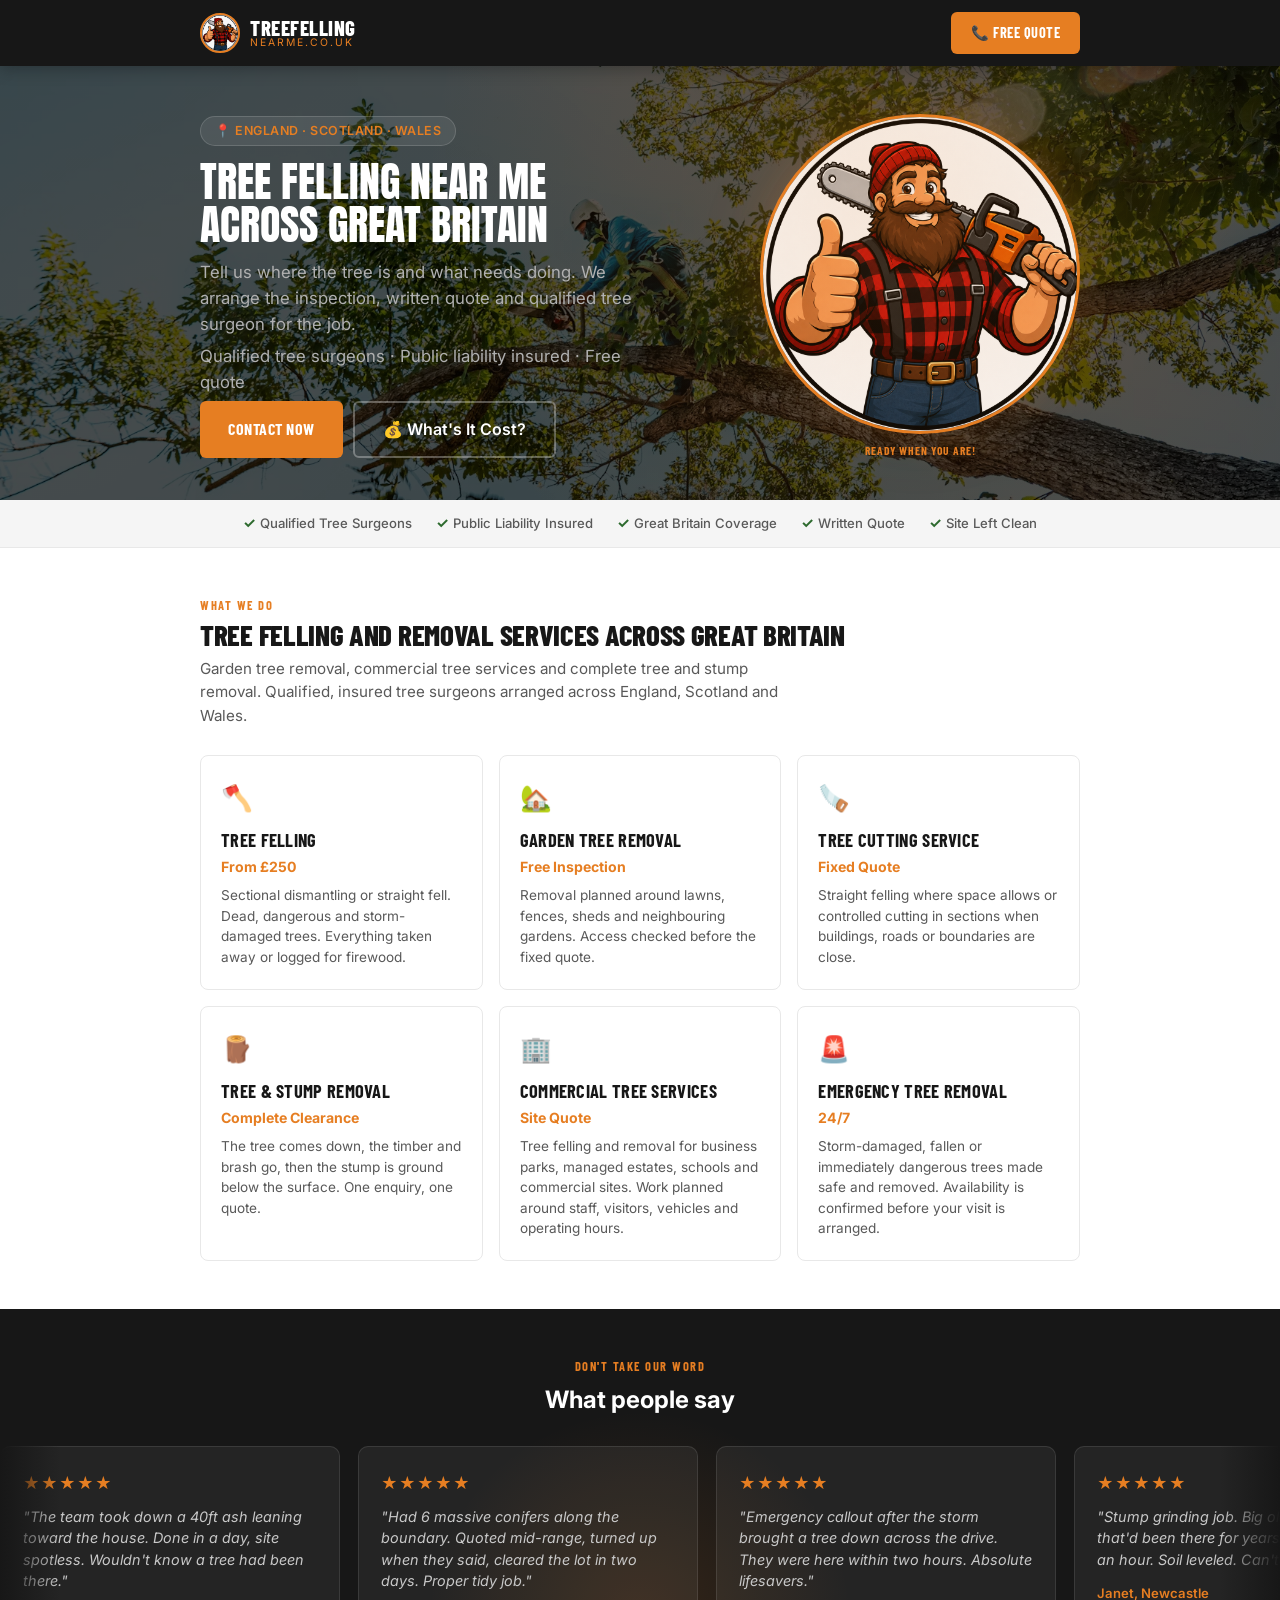
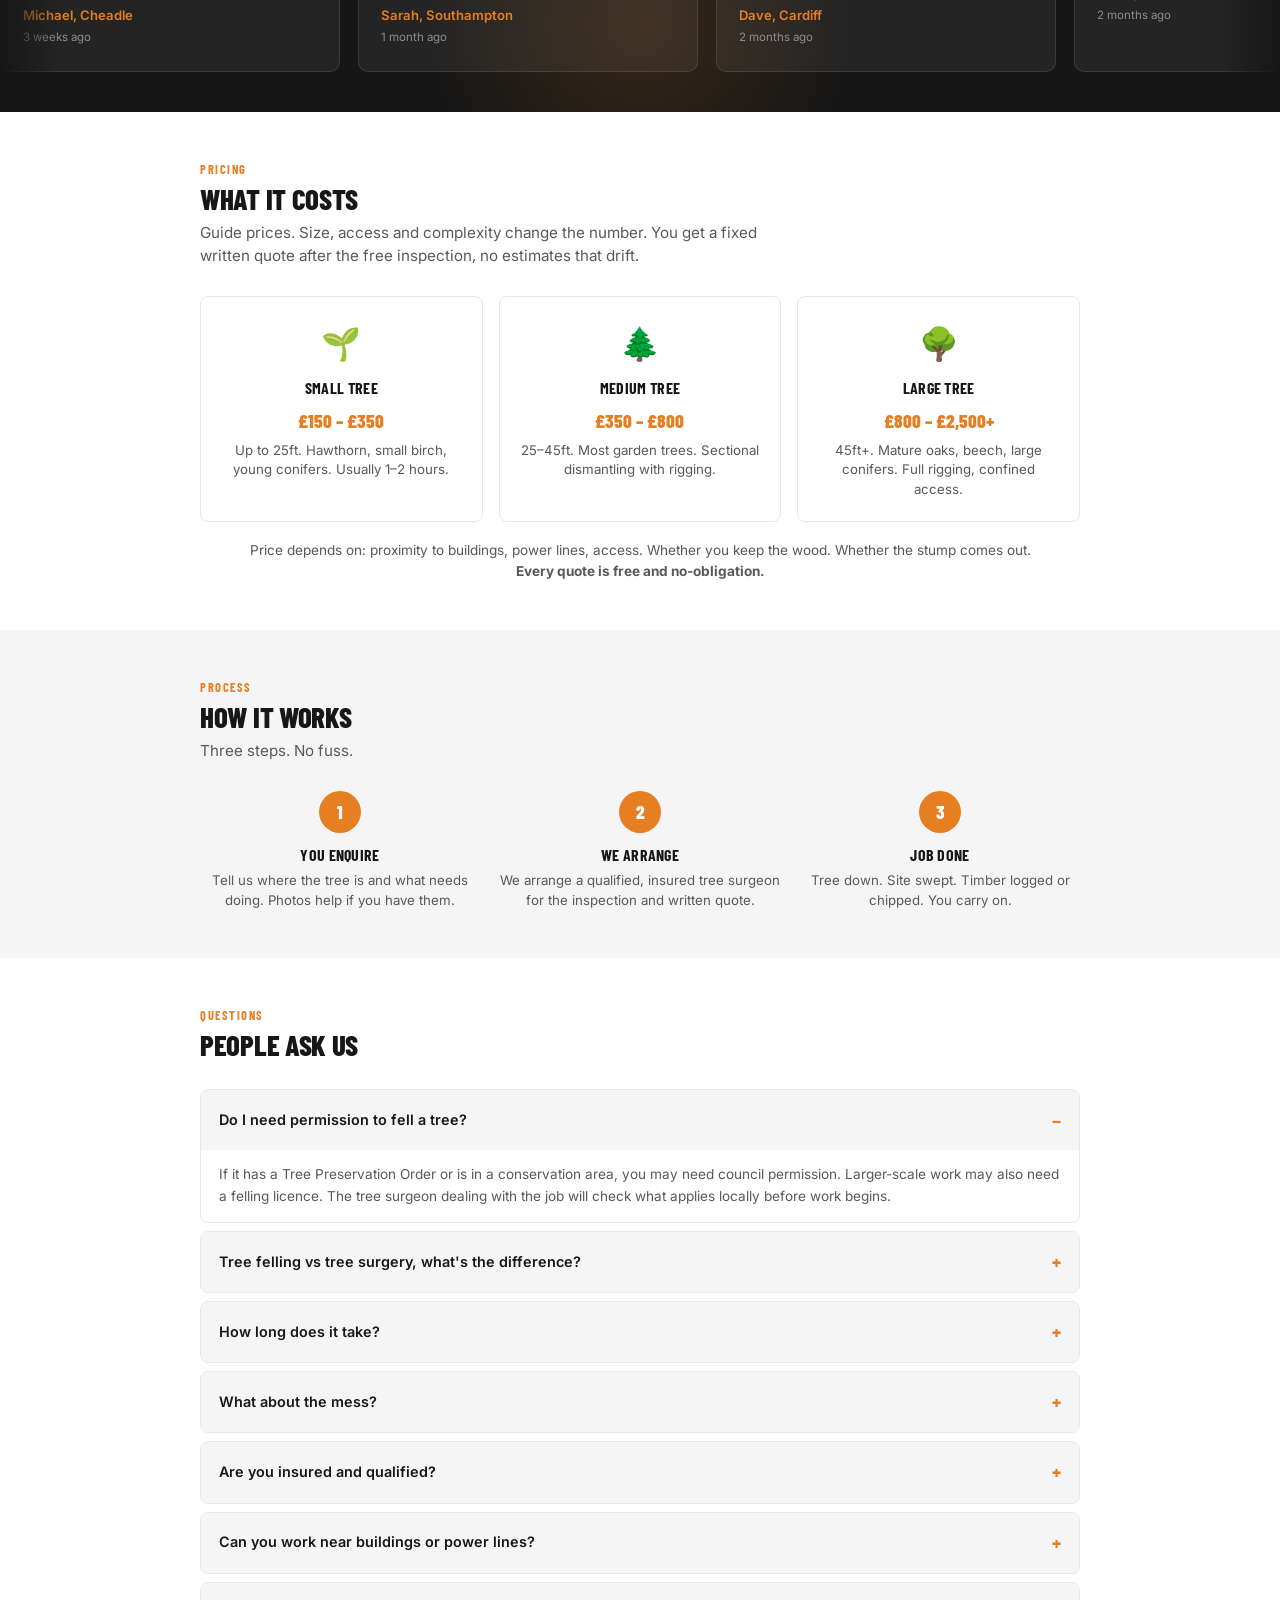
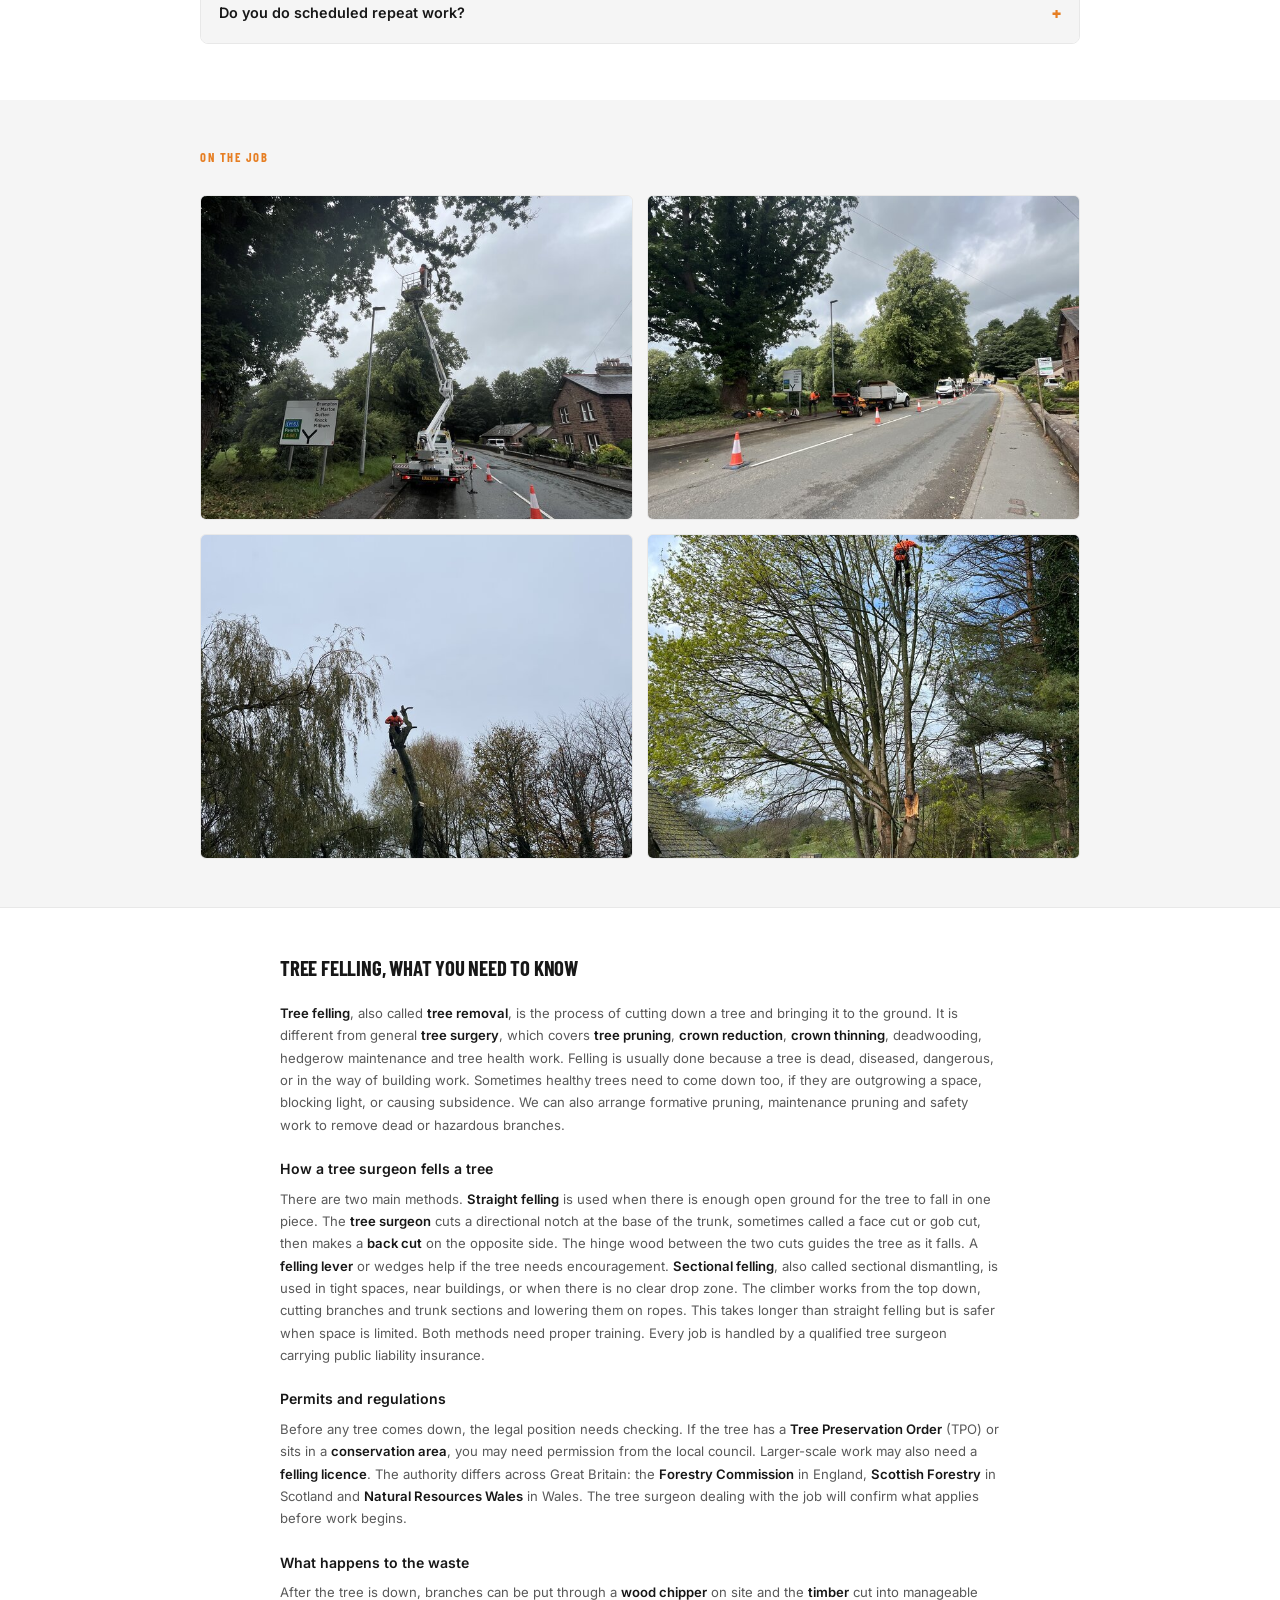
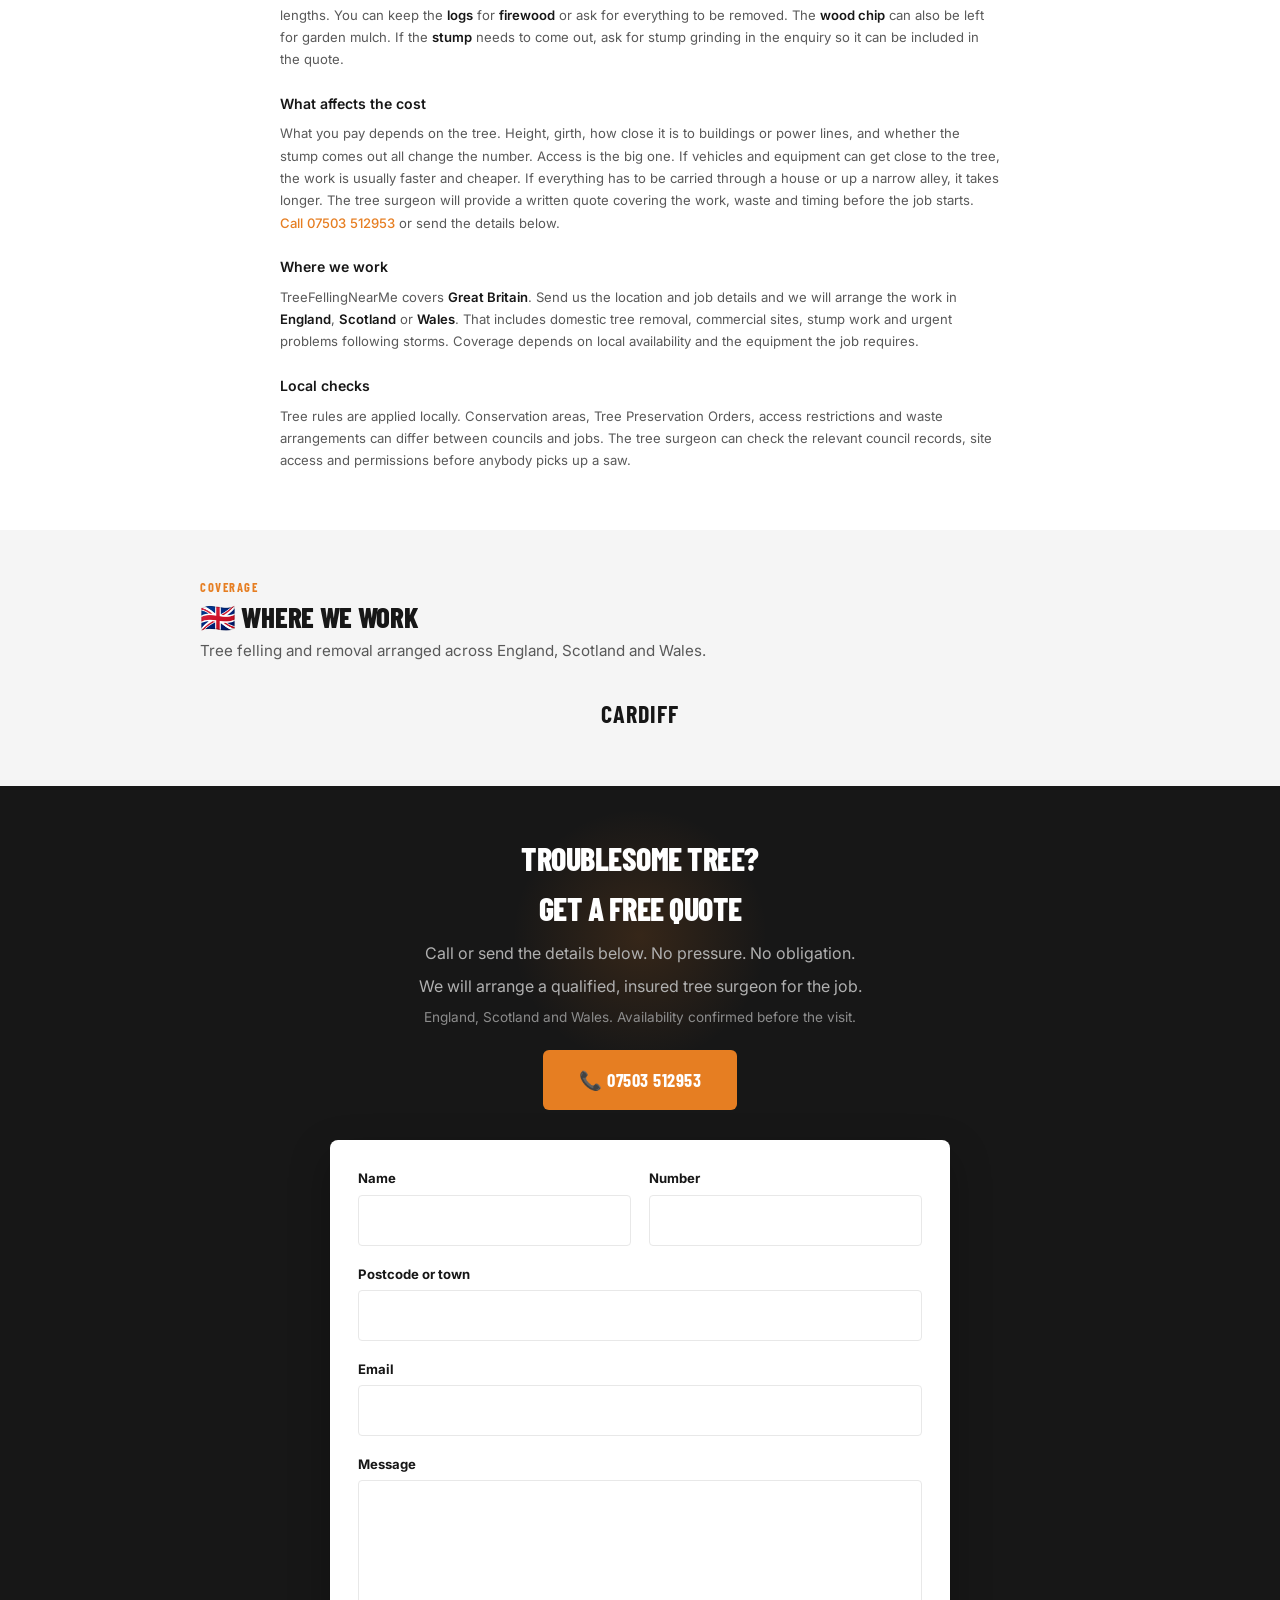
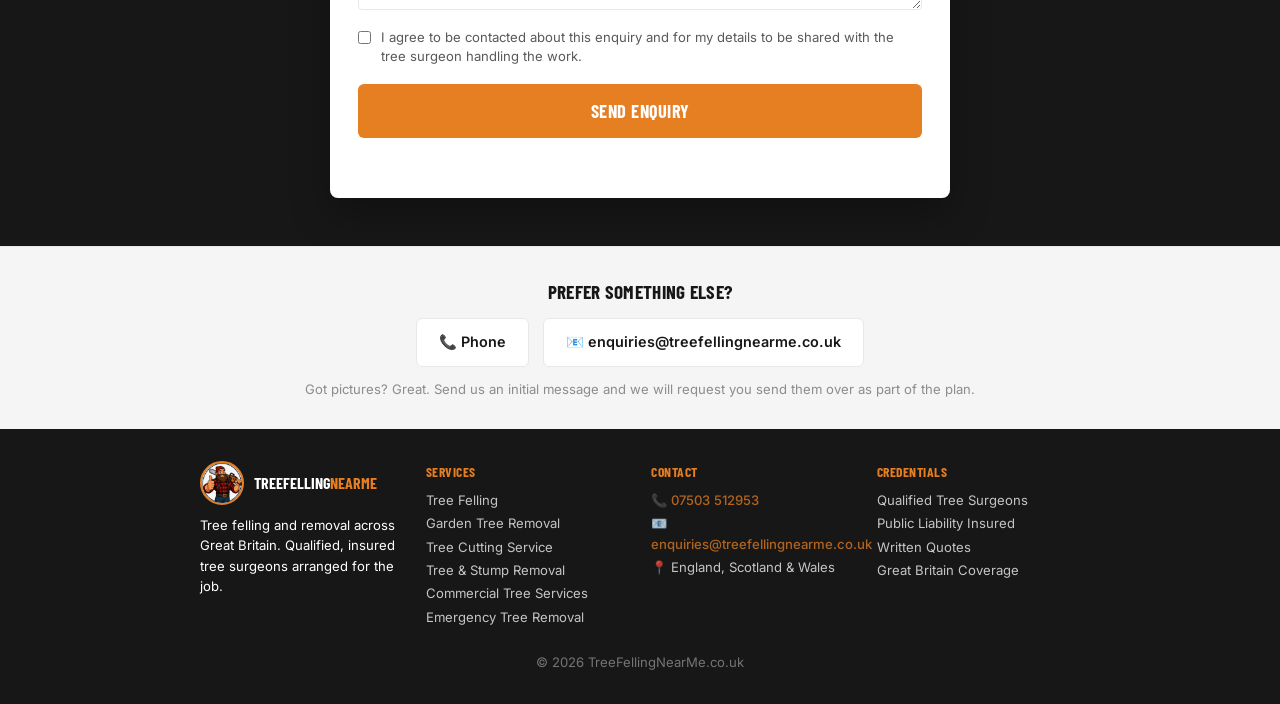
==== commit 38691b51: "hero: real tree-work background image with 70% dark overlay" ====
--- a/index.html
+++ b/index.html
@@ -180,7 +180,7 @@
 
   /* ── HERO ── */
   .hero {
-    background: linear-gradient(170deg, var(--navy) 0%, #222 40%, #1a1a1a 100%);
+    background: linear-gradient(170deg, rgba(0,0,0,0.7) 0%, rgba(0,0,0,0.7) 100%), url('hero-bg.jpg') center/cover no-repeat;
     color: var(--white);
     padding: 48px 0 40px;
     position: relative;
@@ -189,12 +189,8 @@
   .hero::before {
     content: '';
     position: absolute;
-    top: -30%;
-    right: -15%;
-    width: 520px;
-    height: 520px;
-    background: radial-gradient(circle, var(--orange-glow) 0%, transparent 65%);
-    border-radius: 50%;
+    top: 0; left: 0; right: 0; bottom: 0;
+    background: radial-gradient(circle at 70% 30%, var(--orange-glow) 0%, transparent 50%);
     pointer-events: none;
   }
   .hero .container {
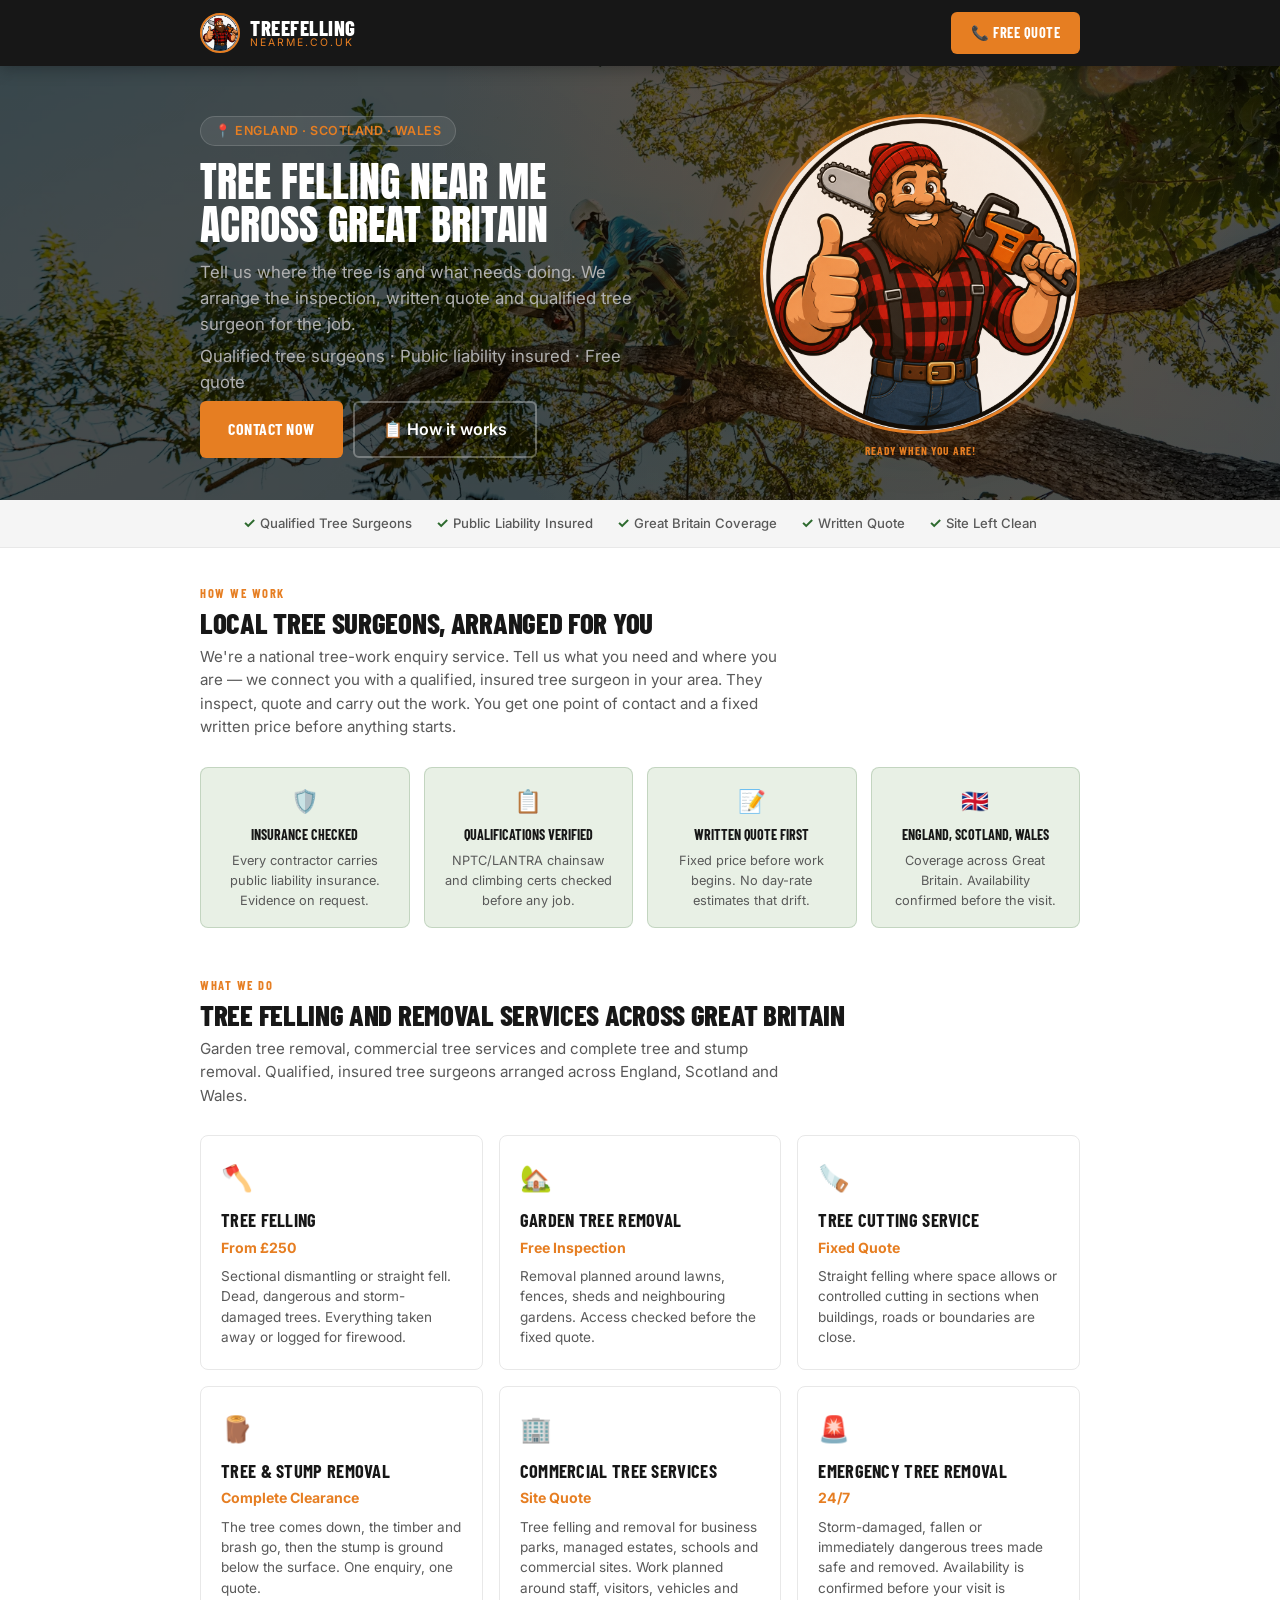
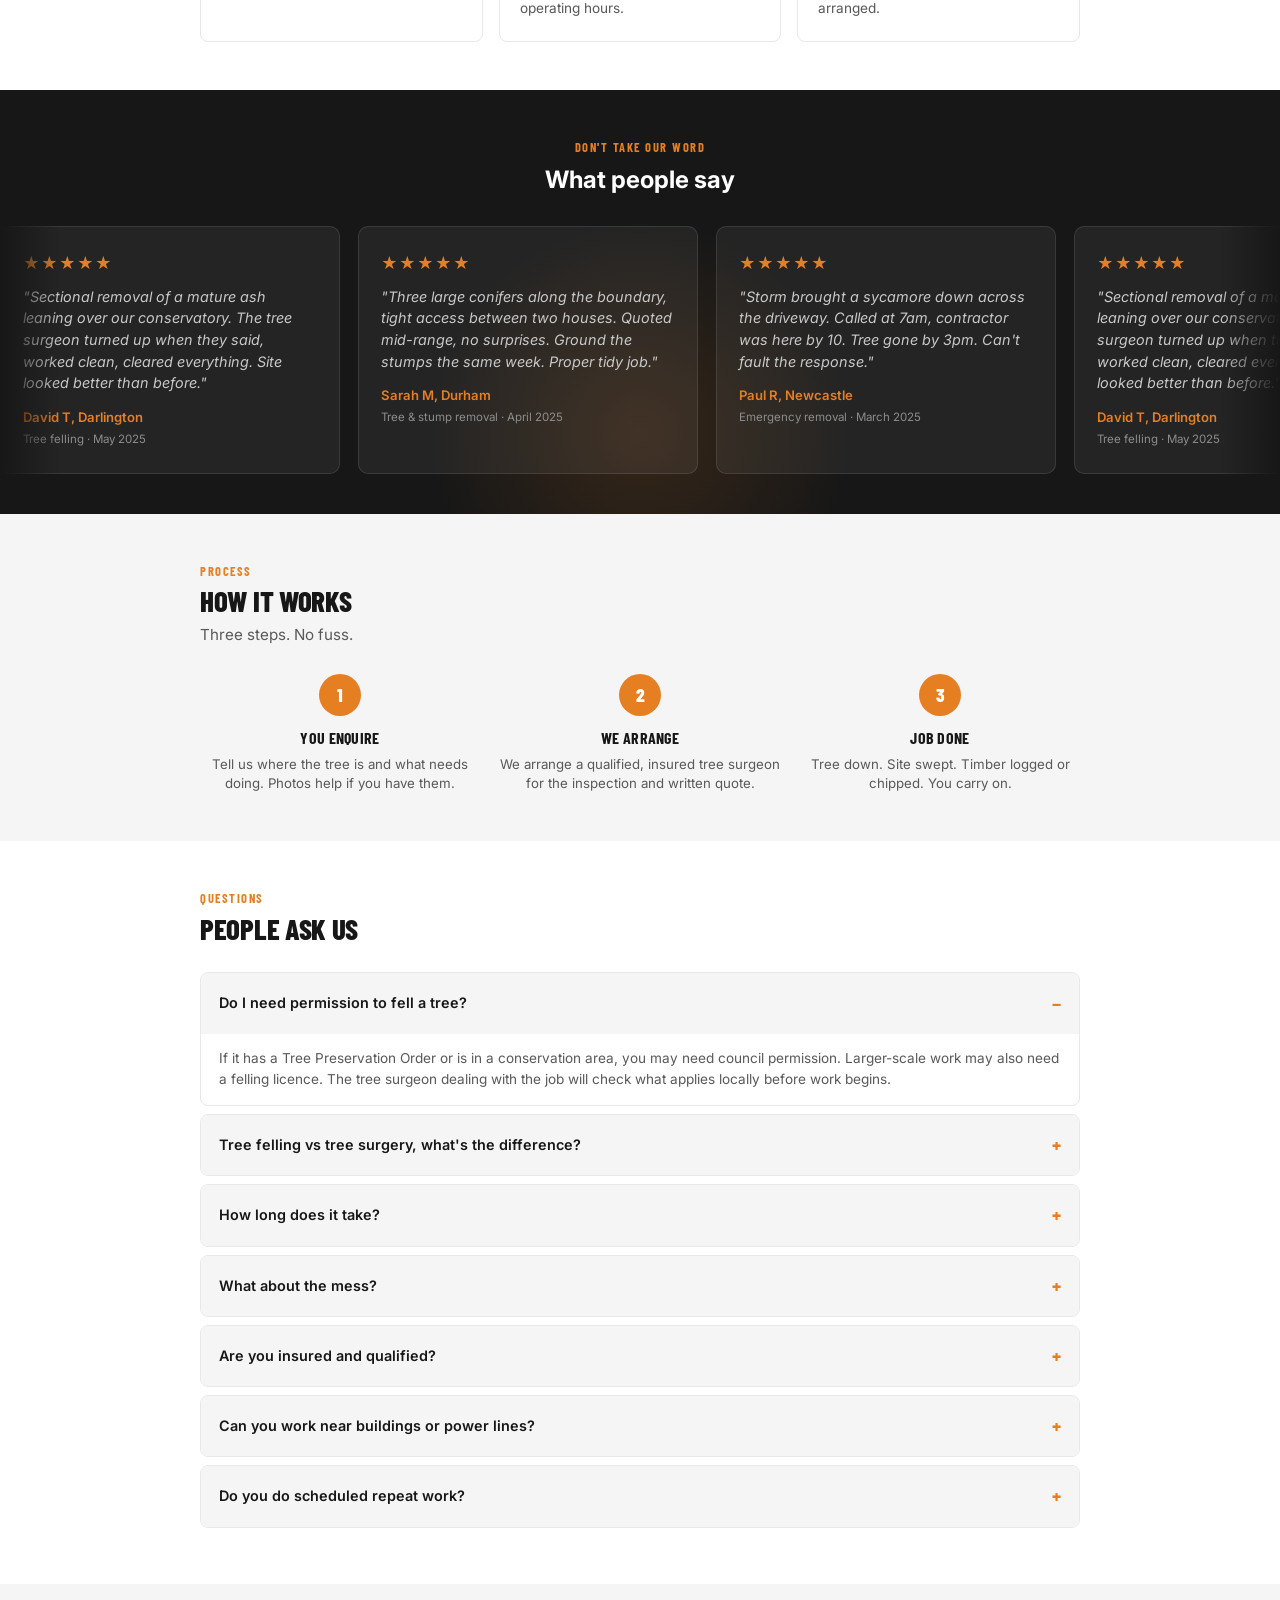
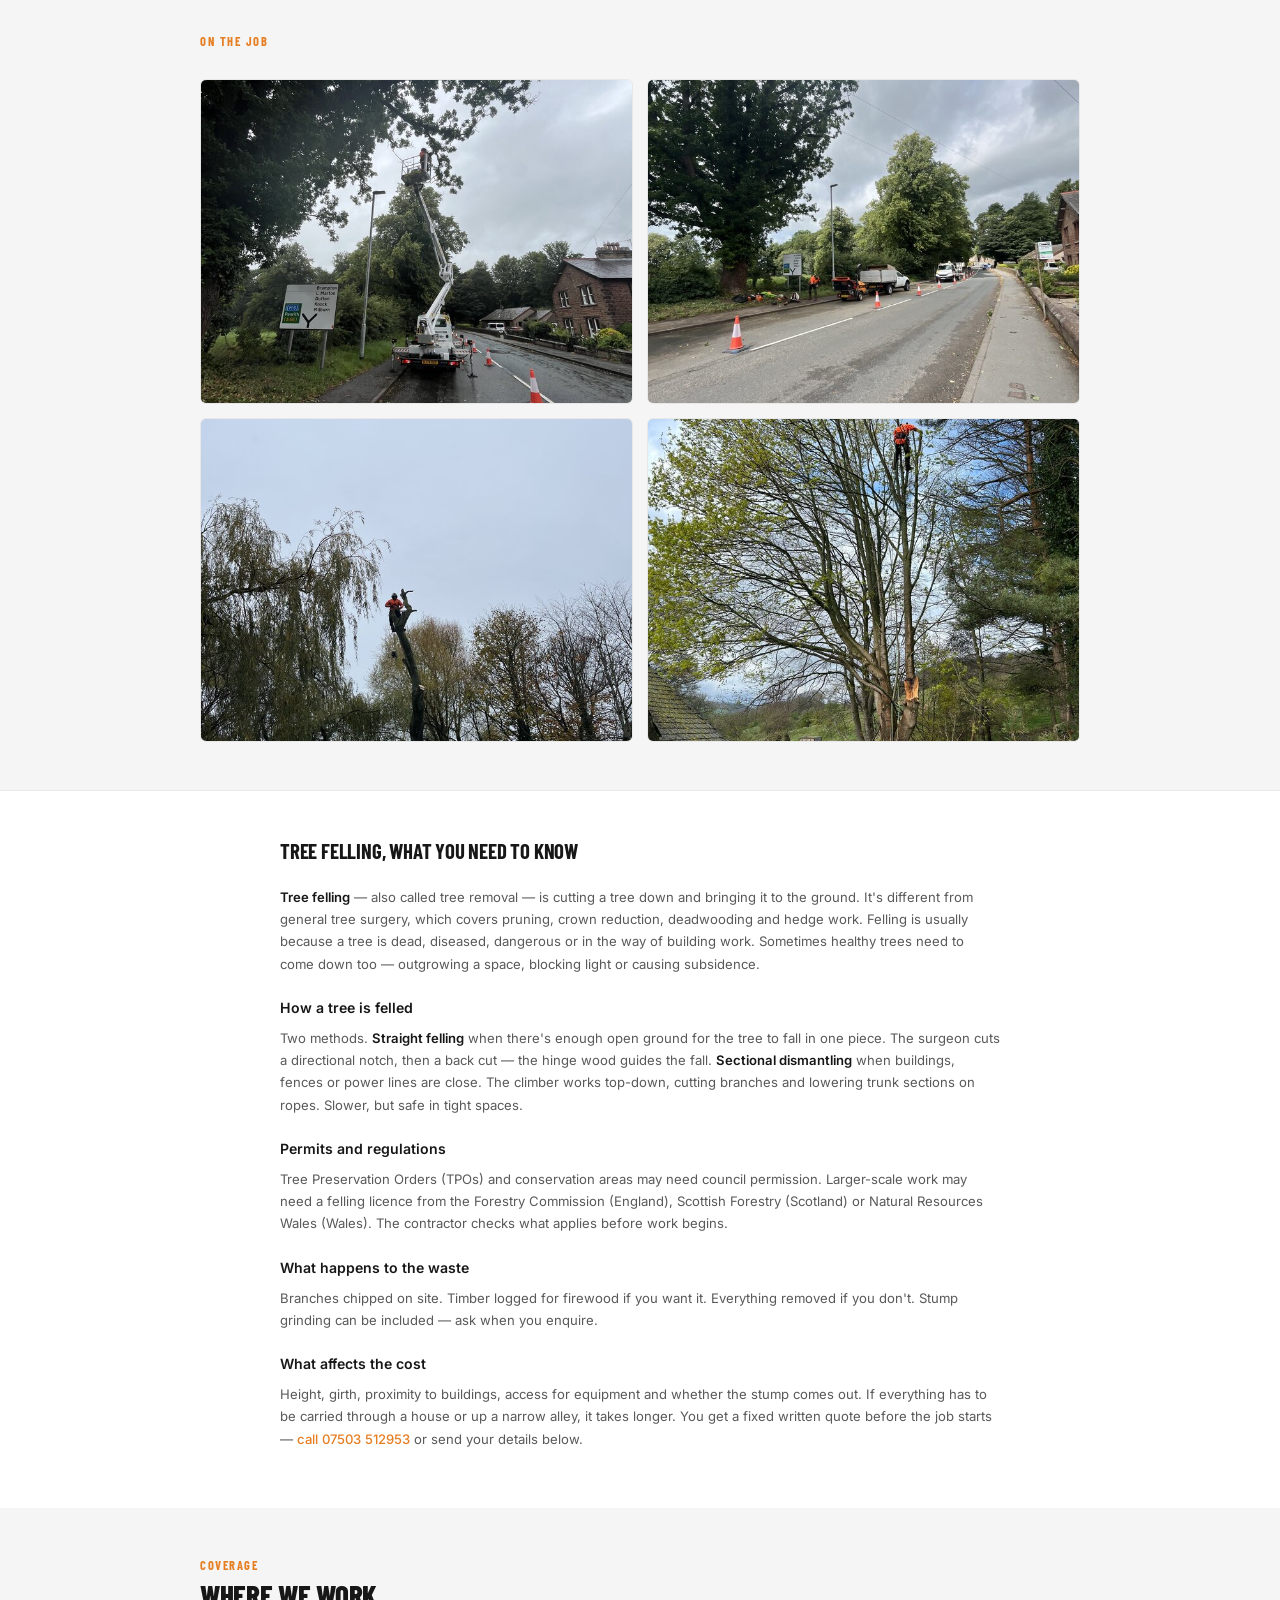
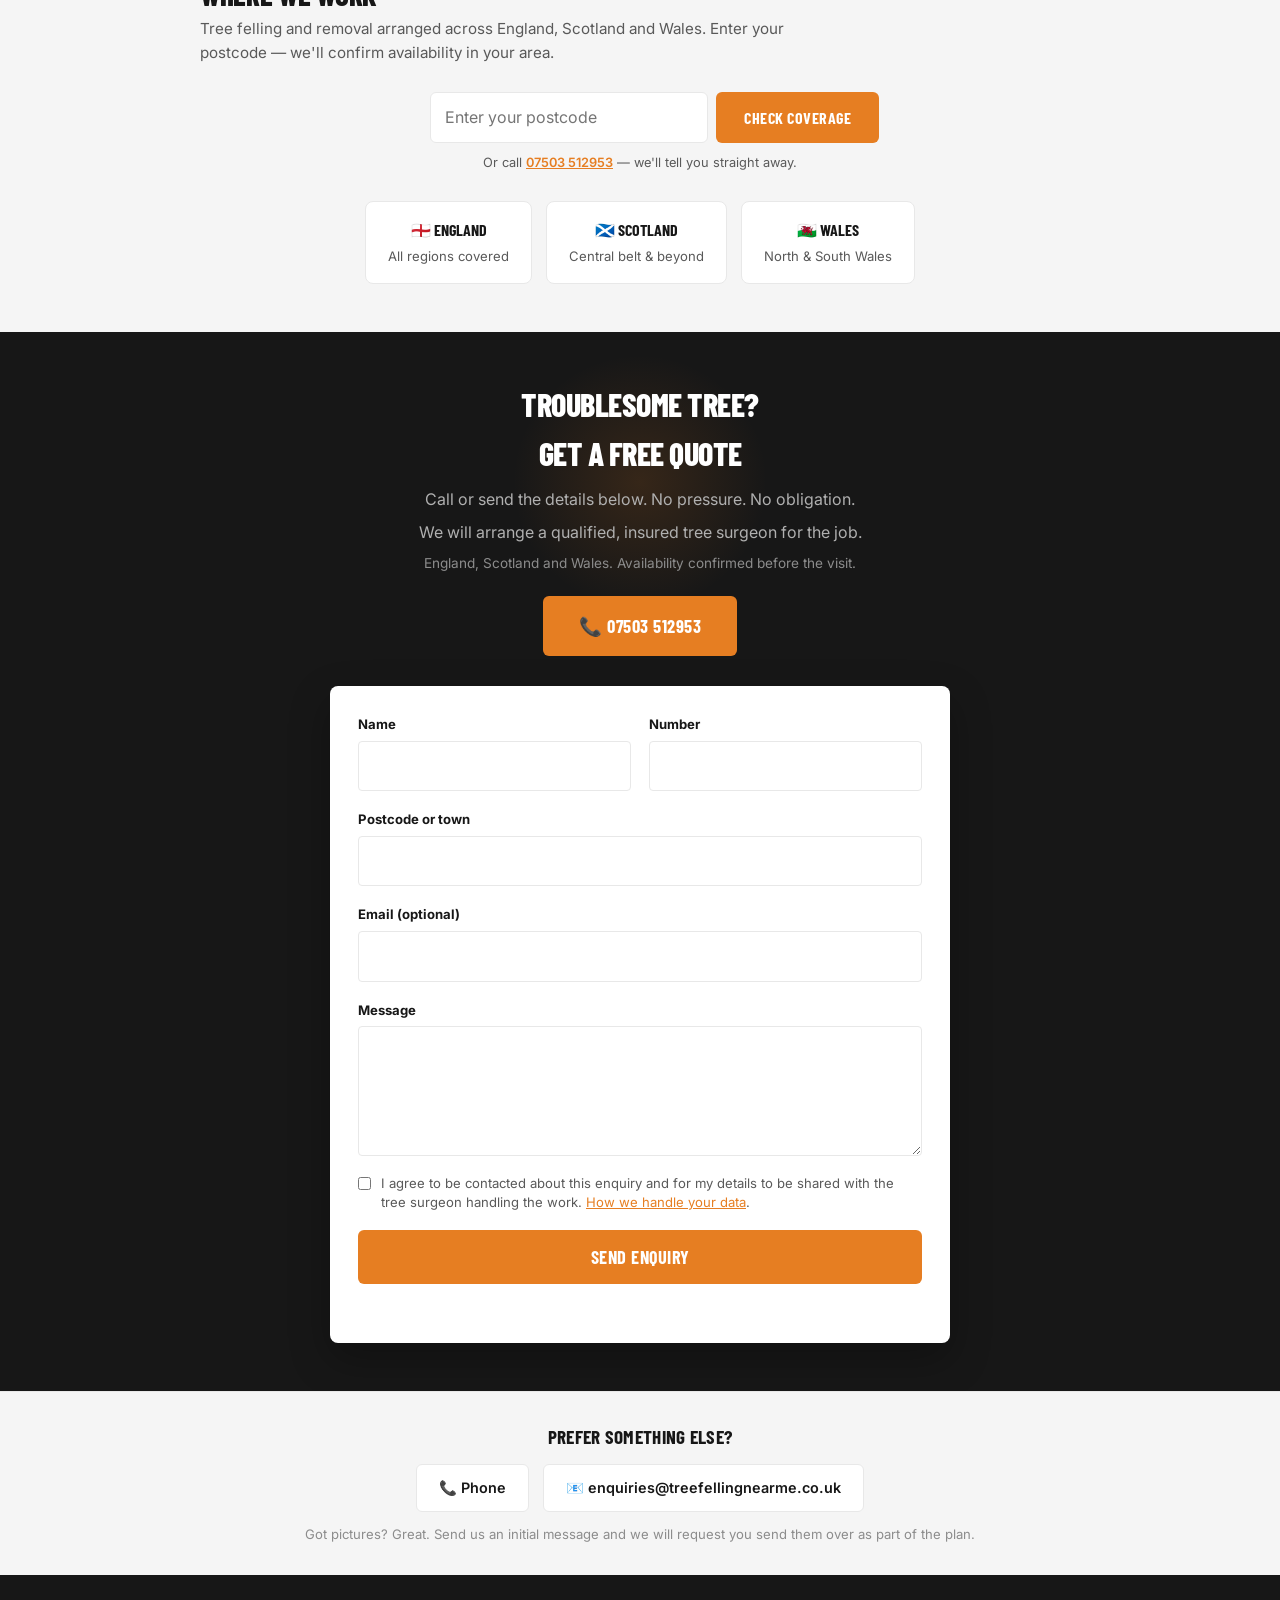
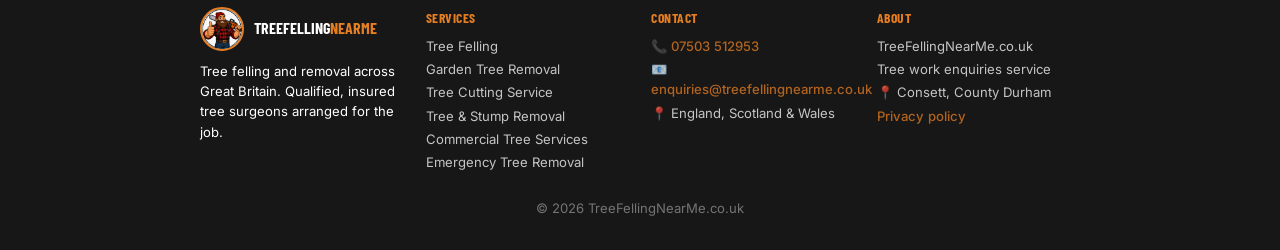
==== commit 21ea05d8: "restructure: remove pricing + city list, add identity block, verifiable reviews, trim SEO, email opt" ====
--- a/index.html
+++ b/index.html
@@ -920,7 +920,7 @@
       <p class="hero-guarantee">Qualified tree surgeons · Public liability insured · Free quote</p>
       <div class="hero-cta-row">
         <a href="#contact" class="btn-primary">Contact Now</a>
-        <a href="#cost" class="btn-outline">💰 What's It Cost?</a>
+        <a href="#contact" class="btn-outline">📋 How it works</a>
       </div>
     </div>
     <div class="hero-mascot">
@@ -941,6 +941,39 @@
   </div>
 </div>
 
+<!-- IDENTITY + PROOF -->
+<section class="section" style="padding:36px 0 0;">
+  <div class="container">
+    <div class="section-header">
+      <div class="section-tag">How we work</div>
+      <h2>Local tree surgeons, arranged for you</h2>
+      <p class="section-intro">We're a national tree-work enquiry service. Tell us what you need and where you are — we connect you with a qualified, insured tree surgeon in your area. They inspect, quote and carry out the work. You get one point of contact and a fixed written price before anything starts.</p>
+    </div>
+    <div style="display:grid;grid-template-columns:repeat(auto-fit,minmax(180px,1fr));gap:14px;margin-top:20px;">
+      <div style="background:var(--green-light);border:1px solid rgba(45,106,46,0.2);border-radius:8px;padding:16px 18px;text-align:center;">
+        <div style="font-size:1.4rem;margin-bottom:4px;">🛡️</div>
+        <strong style="font-family:var(--font-display);text-transform:uppercase;font-size:0.88rem;">Insurance checked</strong>
+        <p style="color:var(--grey);font-size:0.8rem;margin-top:4px;">Every contractor carries public liability insurance. Evidence on request.</p>
+      </div>
+      <div style="background:var(--green-light);border:1px solid rgba(45,106,46,0.2);border-radius:8px;padding:16px 18px;text-align:center;">
+        <div style="font-size:1.4rem;margin-bottom:4px;">📋</div>
+        <strong style="font-family:var(--font-display);text-transform:uppercase;font-size:0.88rem;">Qualifications verified</strong>
+        <p style="color:var(--grey);font-size:0.8rem;margin-top:4px;">NPTC/LANTRA chainsaw and climbing certs checked before any job.</p>
+      </div>
+      <div style="background:var(--green-light);border:1px solid rgba(45,106,46,0.2);border-radius:8px;padding:16px 18px;text-align:center;">
+        <div style="font-size:1.4rem;margin-bottom:4px;">📝</div>
+        <strong style="font-family:var(--font-display);text-transform:uppercase;font-size:0.88rem;">Written quote first</strong>
+        <p style="color:var(--grey);font-size:0.8rem;margin-top:4px;">Fixed price before work begins. No day-rate estimates that drift.</p>
+      </div>
+      <div style="background:var(--green-light);border:1px solid rgba(45,106,46,0.2);border-radius:8px;padding:16px 18px;text-align:center;">
+        <div style="font-size:1.4rem;margin-bottom:4px;">🇬🇧</div>
+        <strong style="font-family:var(--font-display);text-transform:uppercase;font-size:0.88rem;">England, Scotland, Wales</strong>
+        <p style="color:var(--grey);font-size:0.8rem;margin-top:4px;">Coverage across Great Britain. Availability confirmed before the visit.</p>
+      </div>
+    </div>
+  </div>
+</section>
+
 <!-- SERVICES -->
 <section class="section">
   <div class="container">
@@ -1000,86 +1033,23 @@
     <div class="conveyor">
       <div class="review-card">
         <div class="stars">★★★★★</div>
-        <blockquote>"The team took down a 40ft ash leaning toward the house. Done in a day, site spotless. Wouldn't know a tree had been there."</blockquote>
-        <cite>Michael, Cheadle</cite>
-        <div class="review-meta">3 weeks ago</div>
+        <blockquote>"Sectional removal of a mature ash leaning over our conservatory. The tree surgeon turned up when they said, worked clean, cleared everything. Site looked better than before."</blockquote>
+        <cite>David T, Darlington</cite>
+        <div class="review-meta">Tree felling · May 2025</div>
       </div>
       <div class="review-card">
         <div class="stars">★★★★★</div>
-        <blockquote>"Had 6 massive conifers along the boundary. Quoted mid-range, turned up when they said, cleared the lot in two days. Proper tidy job."</blockquote>
-        <cite>Sarah, Southampton</cite>
-        <div class="review-meta">1 month ago</div>
+        <blockquote>"Three large conifers along the boundary, tight access between two houses. Quoted mid-range, no surprises. Ground the stumps the same week. Proper tidy job."</blockquote>
+        <cite>Sarah M, Durham</cite>
+        <div class="review-meta">Tree &amp; stump removal · April 2025</div>
       </div>
       <div class="review-card">
         <div class="stars">★★★★★</div>
-        <blockquote>"Emergency callout after the storm brought a tree down across the drive. They were here within two hours. Absolute lifesavers."</blockquote>
-        <cite>Dave, Cardiff</cite>
-        <div class="review-meta">2 months ago</div>
-      </div>
-      <div class="review-card">
-        <div class="stars">★★★★★</div>
-        <blockquote>"Stump grinding job. Big old beech stump that'd been there for years. Gone in under an hour. Soil leveled. Can't even tell."</blockquote>
-        <cite>Janet, Newcastle</cite>
-        <div class="review-meta">2 months ago</div>
-      </div>
-      <div class="review-card">
-        <div class="stars">★★★★★</div>
-        <blockquote>"Crown reduction on a protected oak. Knew the TPO process inside out. Council approved, work done to spec. Tree looks better than ever."</blockquote>
-        <cite>Graham, Darlington</cite>
-        <div class="review-meta">3 months ago</div>
-      </div>
-      <div class="review-card">
-        <div class="stars">★★★★★</div>
-        <blockquote>"Three trees removed, one pruned, stumps ground. Quoted on Tuesday, started Thursday. No messing about. Would use again."</blockquote>
-        <cite>Lisa, Telford</cite>
-        <div class="review-meta">3 months ago</div>
-      </div>
-      <div class="review-card">
-        <div class="stars">★★★★★</div>
-        <blockquote>"Neighbour's tree was overhanging our garden. They sorted it properly, talked to the neighbour, did the work, no drama."</blockquote>
-        <cite>Tom, Stoke</cite>
-        <div class="review-meta">4 months ago</div>
-      </div>
-      <div class="review-card">
-        <div class="stars">★★★★★</div>
-        <blockquote>"Phoned 5 tree surgeons. Only one who actually turned up to quote. Price was fair, work was excellent. The others never even called back."</blockquote>
-        <cite>Karen, Essex</cite>
-        <div class="review-meta">4 months ago</div>
-      </div>
-    </div>
-  </div>
-</section>
-
-<!-- COST GUIDE -->
-<section class="section" id="cost">
-  <div class="container">
-    <div class="section-header">
-      <div class="section-tag">Pricing</div>
-      <h2>What it costs</h2>
-      <p class="section-intro">Guide prices. Size, access and complexity change the number. You get a fixed written quote after the free inspection, no estimates that drift.</p>
-    </div>
-    <div class="cost-grid">
-      <div class="cost-card">
-        <div class="tree-icon">🌱</div>
-        <h3>Small Tree</h3>
-        <p class="price">£150 – £350</p>
-        <p>Up to 25ft. Hawthorn, small birch, young conifers. Usually 1–2 hours.</p>
-      </div>
-      <div class="cost-card">
-        <div class="tree-icon">🌲</div>
-        <h3>Medium Tree</h3>
-        <p class="price">£350 – £800</p>
-        <p>25–45ft. Most garden trees. Sectional dismantling with rigging.</p>
-      </div>
-      <div class="cost-card">
-        <div class="tree-icon">🌳</div>
-        <h3>Large Tree</h3>
-        <p class="price">£800 – £2,500+</p>
-        <p>45ft+. Mature oaks, beech, large conifers. Full rigging, confined access.</p>
-      </div>
-    </div>
-    <p style="margin-top:18px;color:var(--grey);font-size:0.85rem;text-align:center;">Price depends on: proximity to buildings, power lines, access. Whether you keep the wood. Whether the stump comes out.</p>
-    <p style="color:var(--grey);font-size:0.85rem;text-align:center;"><strong>Every quote is free and no-obligation.</strong></p>
+        <blockquote>"Storm brought a sycamore down across the driveway. Called at 7am, contractor was here by 10. Tree gone by 3pm. Can't fault the response."</blockquote>
+        <cite>Paul R, Newcastle</cite>
+        <div class="review-meta">Emergency removal · March 2025</div>
+      </div>
+    </div>
   </div>
 </section>
 
@@ -1169,54 +1139,50 @@
   <div class="container">
     <h2>Tree felling, what you need to know</h2>
 
-    <p><strong>Tree felling</strong>, also called <strong>tree removal</strong>, is the process of cutting down a tree and bringing it to the ground. It is different from general <strong>tree surgery</strong>, which covers <strong>tree pruning</strong>, <strong>crown reduction</strong>, <strong>crown thinning</strong>, deadwooding, hedgerow maintenance and tree health work. Felling is usually done because a tree is dead, diseased, dangerous, or in the way of building work. Sometimes healthy trees need to come down too, if they are outgrowing a space, blocking light, or causing subsidence. We can also arrange formative pruning, maintenance pruning and safety work to remove dead or hazardous branches.</p>
-
-    <h3>How a tree surgeon fells a tree</h3>
-    <p>There are two main methods. <strong>Straight felling</strong> is used when there is enough open ground for the tree to fall in one piece. The <strong>tree surgeon</strong> cuts a directional notch at the base of the trunk, sometimes called a face cut or gob cut, then makes a <strong>back cut</strong> on the opposite side. The hinge wood between the two cuts guides the tree as it falls. A <strong>felling lever</strong> or wedges help if the tree needs encouragement. <strong>Sectional felling</strong>, also called sectional dismantling, is used in tight spaces, near buildings, or when there is no clear drop zone. The climber works from the top down, cutting branches and trunk sections and lowering them on ropes. This takes longer than straight felling but is safer when space is limited. Both methods need proper training. Every job is handled by a qualified tree surgeon carrying public liability insurance.</p>
+    <p><strong>Tree felling</strong> — also called tree removal — is cutting a tree down and bringing it to the ground. It's different from general tree surgery, which covers pruning, crown reduction, deadwooding and hedge work. Felling is usually because a tree is dead, diseased, dangerous or in the way of building work. Sometimes healthy trees need to come down too — outgrowing a space, blocking light or causing subsidence.</p>
+
+    <h3>How a tree is felled</h3>
+    <p>Two methods. <strong>Straight felling</strong> when there's enough open ground for the tree to fall in one piece. The surgeon cuts a directional notch, then a back cut — the hinge wood guides the fall. <strong>Sectional dismantling</strong> when buildings, fences or power lines are close. The climber works top-down, cutting branches and lowering trunk sections on ropes. Slower, but safe in tight spaces.</p>
 
     <h3>Permits and regulations</h3>
-    <p>Before any tree comes down, the legal position needs checking. If the tree has a <strong>Tree Preservation Order</strong> (TPO) or sits in a <strong>conservation area</strong>, you may need permission from the local council. Larger-scale work may also need a <strong>felling licence</strong>. The authority differs across Great Britain: the <strong>Forestry Commission</strong> in England, <strong>Scottish Forestry</strong> in Scotland and <strong>Natural Resources Wales</strong> in Wales. The tree surgeon dealing with the job will confirm what applies before work begins.</p>
+    <p>Tree Preservation Orders (TPOs) and conservation areas may need council permission. Larger-scale work may need a felling licence from the Forestry Commission (England), Scottish Forestry (Scotland) or Natural Resources Wales (Wales). The contractor checks what applies before work begins.</p>
 
     <h3>What happens to the waste</h3>
-    <p>After the tree is down, branches can be put through a <strong>wood chipper</strong> on site and the <strong>timber</strong> cut into manageable lengths. You can keep the <strong>logs</strong> for <strong>firewood</strong> or ask for everything to be removed. The <strong>wood chip</strong> can also be left for garden mulch. If the <strong>stump</strong> needs to come out, ask for stump grinding in the enquiry so it can be included in the quote.</p>
+    <p>Branches chipped on site. Timber logged for firewood if you want it. Everything removed if you don't. Stump grinding can be included — ask when you enquire.</p>
 
     <h3>What affects the cost</h3>
-    <p>What you pay depends on the tree. Height, girth, how close it is to buildings or power lines, and whether the stump comes out all change the number. Access is the big one. If vehicles and equipment can get close to the tree, the work is usually faster and cheaper. If everything has to be carried through a house or up a narrow alley, it takes longer. The tree surgeon will provide a written quote covering the work, waste and timing before the job starts. <a href="tel:07503512953">Call 07503 512953</a> or send the details below.</p>
-
-    <h3>Where we work</h3>
-    <p>TreeFellingNearMe covers <strong>Great Britain</strong>. Send us the location and job details and we will arrange the work in <strong>England</strong>, <strong>Scotland</strong> or <strong>Wales</strong>. That includes domestic tree removal, commercial sites, stump work and urgent problems following storms. Coverage depends on local availability and the equipment the job requires.</p>
-
-    <h3>Local checks</h3>
-
-    <p>Tree rules are applied locally. Conservation areas, Tree Preservation Orders, access restrictions and waste arrangements can differ between councils and jobs. The tree surgeon can check the relevant council records, site access and permissions before anybody picks up a saw.</p>
+    <p>Height, girth, proximity to buildings, access for equipment and whether the stump comes out. If everything has to be carried through a house or up a narrow alley, it takes longer. You get a fixed written quote before the job starts — <a href="tel:07503512953">call 07503 512953</a> or send your details below.</p>
   </div>
 </section>
 
-<!-- AREAS -->
+<!-- COVERAGE -->
 <section class="section section-alt">
   <div class="container">
     <div class="section-header">
       <div class="section-tag">Coverage</div>
-      <h2>🇬🇧 Where we work</h2>
-      <p class="section-intro">Tree felling and removal arranged across England, Scotland and Wales.</p>
-    </div>
-    <div class="location-rotator" aria-hidden="true">
-      <span class="is-active">London</span><span>Edinburgh</span><span>Cardiff</span>
-      <span>Manchester</span><span>Glasgow</span><span>Swansea</span>
-      <span>Birmingham</span><span>Aberdeen</span><span>Newport</span>
-      <span>Leeds</span><span>Dundee</span><span>Wrexham</span>
-      <span>Newcastle</span><span>Inverness</span><span>Bangor</span>
-      <span>Sheffield</span><span>Stirling</span><span>Bridgend</span>
-      <span>Liverpool</span><span>Perth</span><span>Caerphilly</span>
-      <span>York</span><span>Falkirk</span><span>Aberystwyth</span>
-      <span>Nottingham</span><span>Paisley</span><span>Bristol</span>
-      <span>Durham</span><span>Kilmarnock</span><span>Southampton</span>
-      <span>Darlington</span><span>East Kilbride</span><span>Portsmouth</span>
-      <span>Sunderland</span><span>Hamilton</span><span>Plymouth</span>
-      <span>Cambridge</span><span>Oxford</span><span>Exeter</span>
-      <span>Norwich</span><span>Leicester</span><span>Coventry</span>
-      <span>Hull</span><span>Preston</span><span>Chester</span>
-      <span>Carlisle</span><span>Bradford</span><span>Stoke-on-Trent</span>
+      <h2>Where we work</h2>
+      <p class="section-intro">Tree felling and removal arranged across England, Scotland and Wales. Enter your postcode — we'll confirm availability in your area.</p>
+    </div>
+    <div style="max-width:420px;margin:0 auto;text-align:center;">
+      <div style="display:flex;gap:8px;">
+        <input type="text" placeholder="Enter your postcode" style="flex:1;border:1px solid var(--border);border-radius:6px;padding:12px 14px;font:inherit;font-size:1rem;">
+        <button class="btn-primary" style="white-space:nowrap;">Check coverage</button>
+      </div>
+      <p style="margin-top:10px;color:var(--grey);font-size:0.8rem;">Or call <a href="tel:07503512953" style="color:var(--orange);font-weight:600;">07503 512953</a> — we'll tell you straight away.</p>
+    </div>
+    <div style="display:flex;gap:14px;flex-wrap:wrap;justify-content:center;margin-top:28px;">
+      <div style="background:var(--white);border:1px solid var(--border);border-radius:8px;padding:16px 22px;min-width:140px;text-align:center;">
+        <strong style="font-family:var(--font-display);text-transform:uppercase;">🏴󠁧󠁢󠁥󠁮󠁧󠁿 England</strong>
+        <p style="color:var(--grey);font-size:0.82rem;margin-top:4px;">All regions covered</p>
+      </div>
+      <div style="background:var(--white);border:1px solid var(--border);border-radius:8px;padding:16px 22px;min-width:140px;text-align:center;">
+        <strong style="font-family:var(--font-display);text-transform:uppercase;">🏴󠁧󠁢󠁳󠁣󠁴󠁿 Scotland</strong>
+        <p style="color:var(--grey);font-size:0.82rem;margin-top:4px;">Central belt &amp; beyond</p>
+      </div>
+      <div style="background:var(--white);border:1px solid var(--border);border-radius:8px;padding:16px 22px;min-width:140px;text-align:center;">
+        <strong style="font-family:var(--font-display);text-transform:uppercase;">🏴󠁧󠁢󠁷󠁬󠁳󠁿 Wales</strong>
+        <p style="color:var(--grey);font-size:0.82rem;margin-top:4px;">North &amp; South Wales</p>
+      </div>
     </div>
   </div>
 </section>
@@ -1249,8 +1215,8 @@
           <input id="contact-location" name="location" type="text" autocomplete="postal-code" required>
         </div>
         <div class="contact-field contact-field--full">
-          <label for="contact-email">Email</label>
-          <input id="contact-email" name="email" type="email" autocomplete="email" required>
+          <label for="contact-email">Email (optional)</label>
+          <input id="contact-email" name="email" type="email" autocomplete="email">
         </div>
         <div class="contact-field contact-field--full">
           <label for="contact-message">Message</label>
@@ -1259,7 +1225,7 @@
       </div>
       <label class="contact-consent">
         <input type="checkbox" name="consent" value="Agreed" required>
-        <span>I agree to be contacted about this enquiry and for my details to be shared with the tree surgeon handling the work.</span>
+        <span>I agree to be contacted about this enquiry and for my details to be shared with the tree surgeon handling the work. <a href="#privacy" style="color:var(--orange);">How we handle your data</a>.</span>
       </label>
       <button type="submit" class="btn-primary">Send enquiry</button>
       <p class="contact-form-status" id="contact-form-status" role="status" aria-live="polite"></p>
@@ -1310,12 +1276,12 @@
         </ul>
       </div>
       <div>
-        <h4>Credentials</h4>
+        <h4>About</h4>
         <ul>
-          <li>Qualified Tree Surgeons</li>
-          <li>Public Liability Insured</li>
-          <li>Written Quotes</li>
-          <li>Great Britain Coverage</li>
+          <li>TreeFellingNearMe.co.uk</li>
+          <li>Tree work enquiries service</li>
+          <li>📍 Consett, County Durham</li>
+          <li><a href="#privacy">Privacy policy</a></li>
         </ul>
       </div>
     </div>
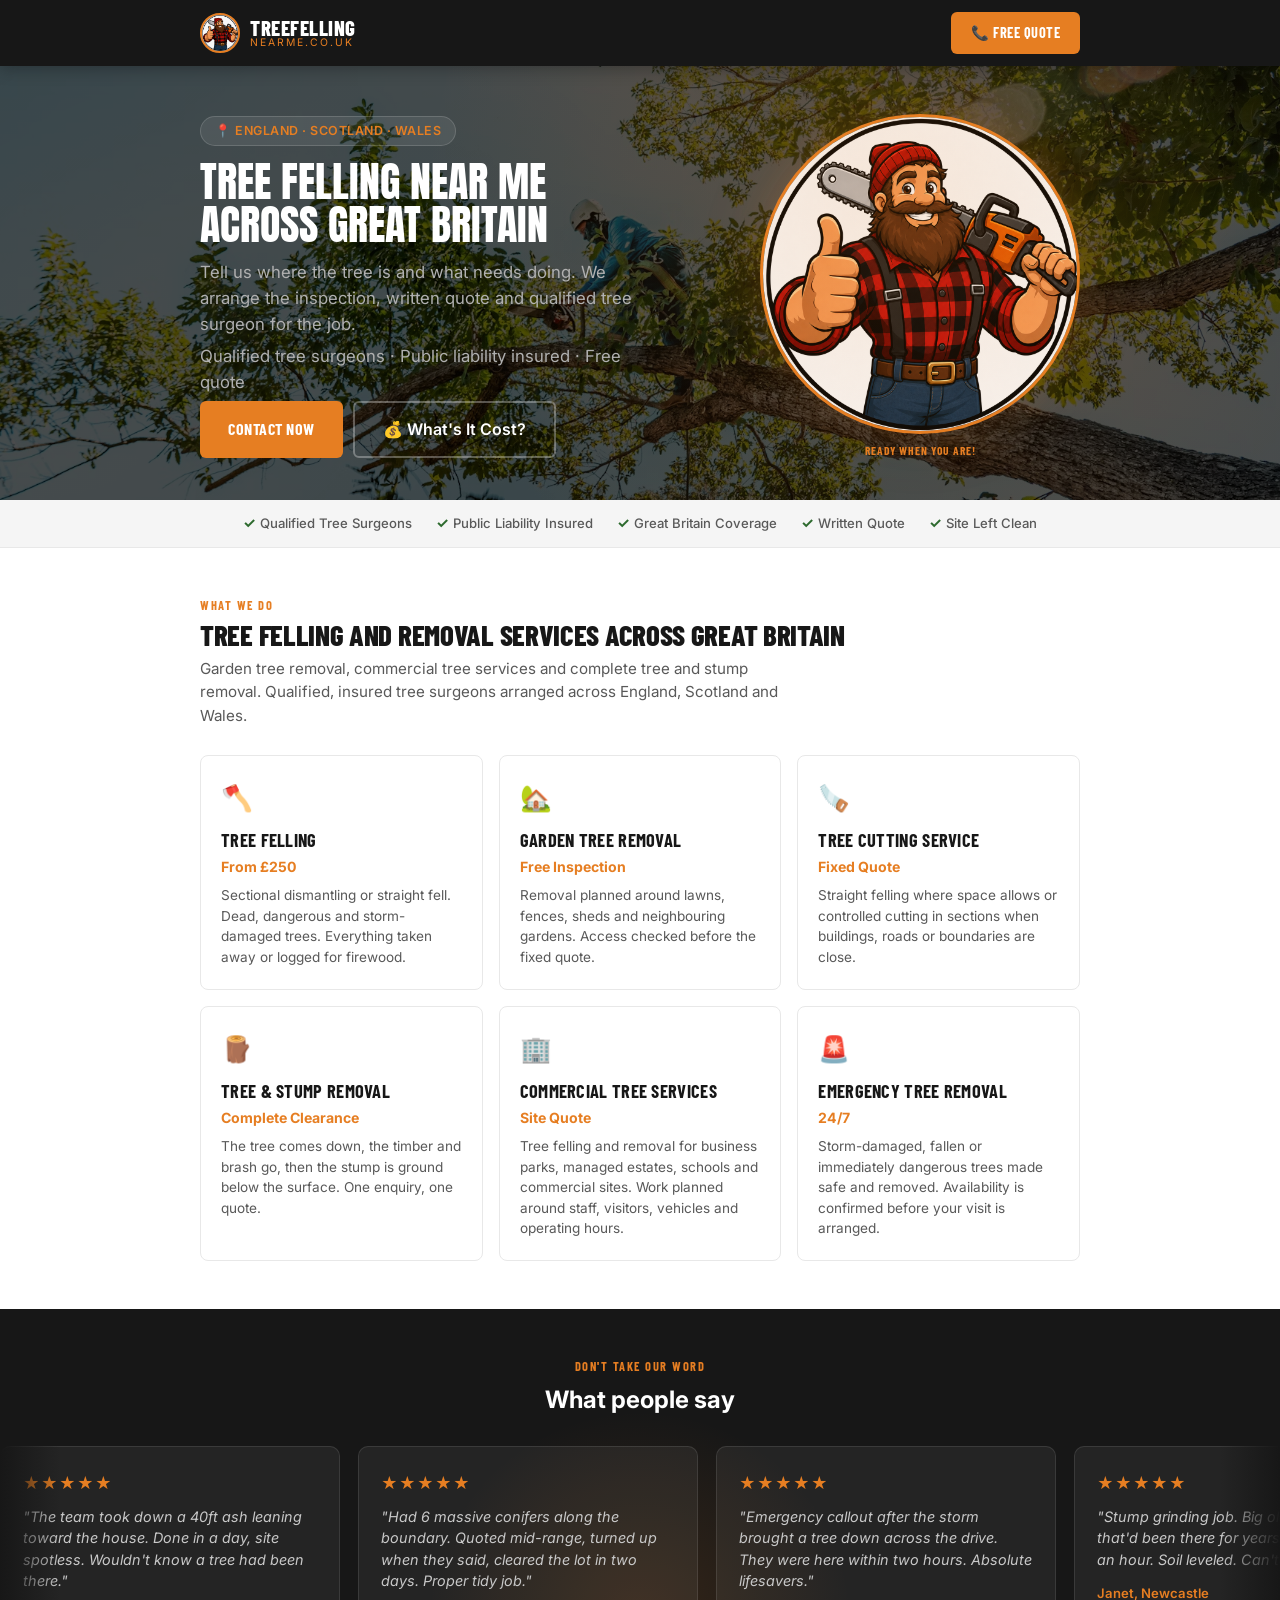
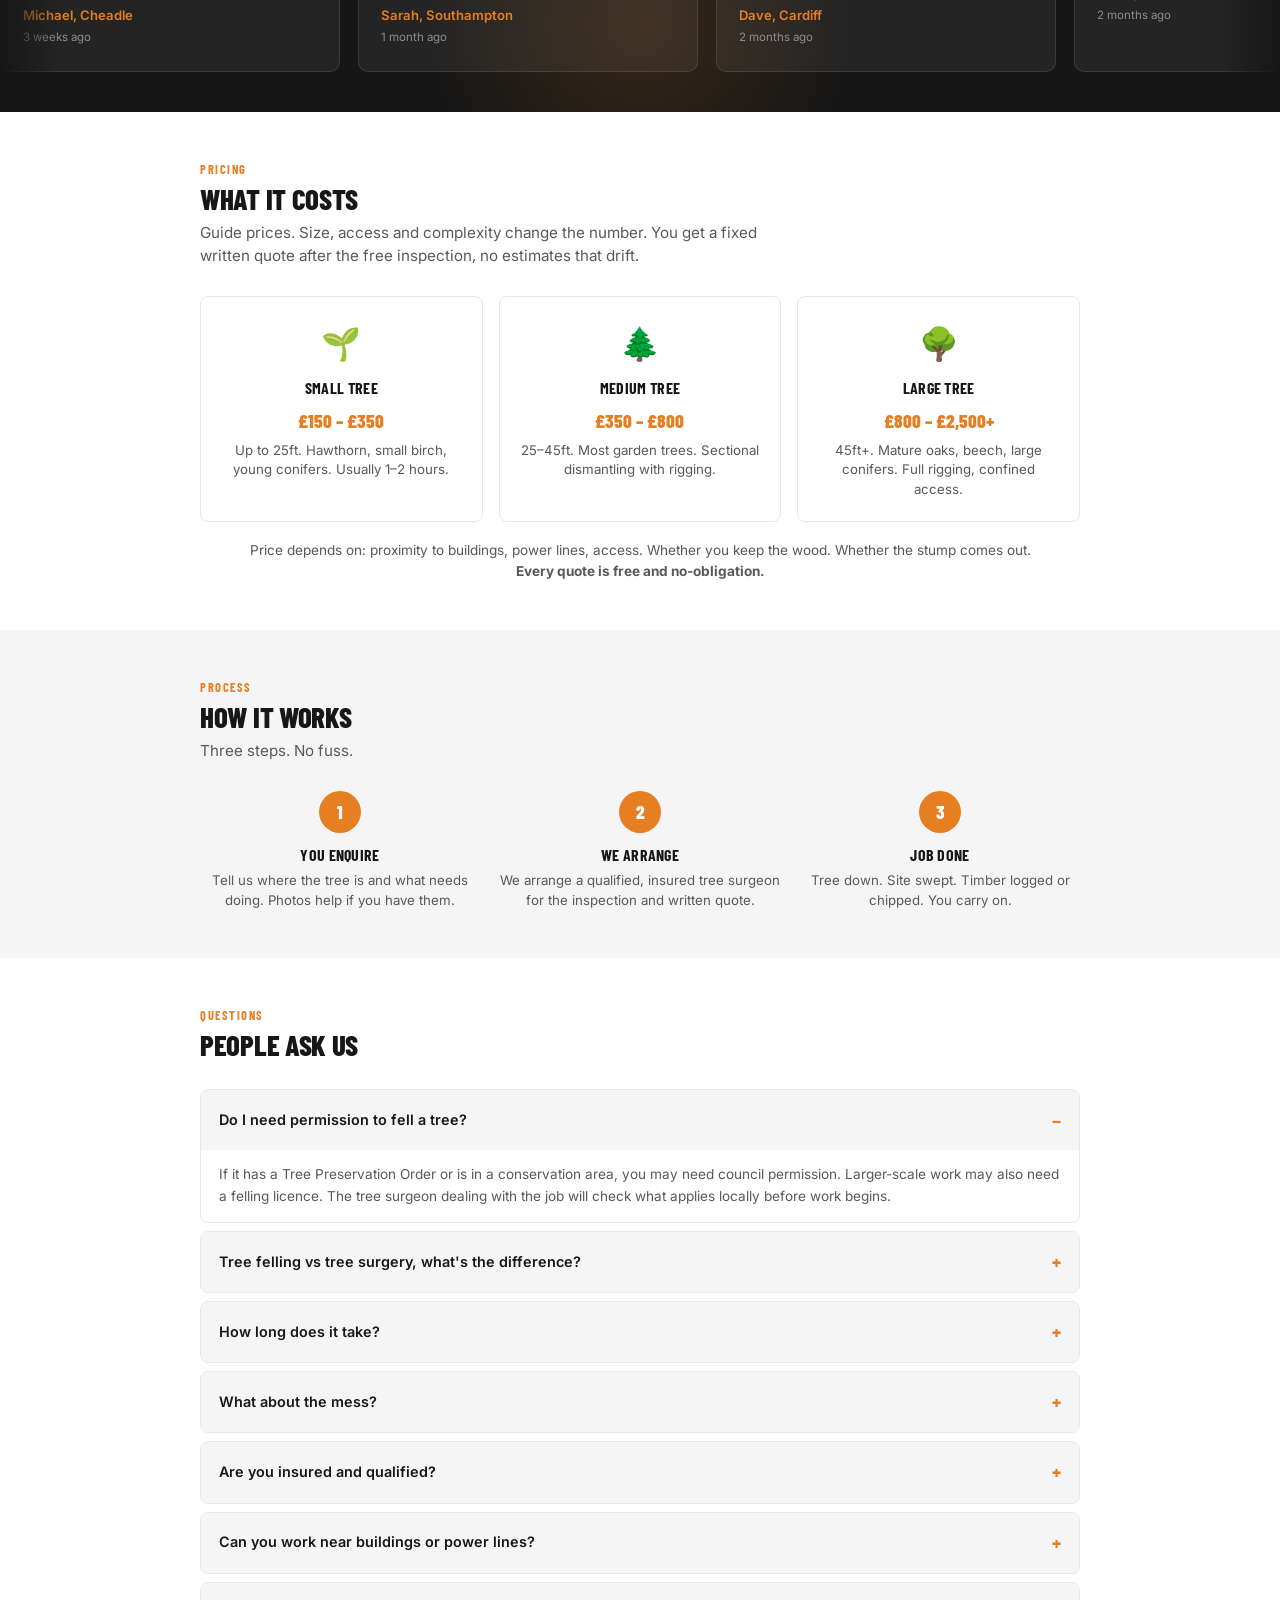
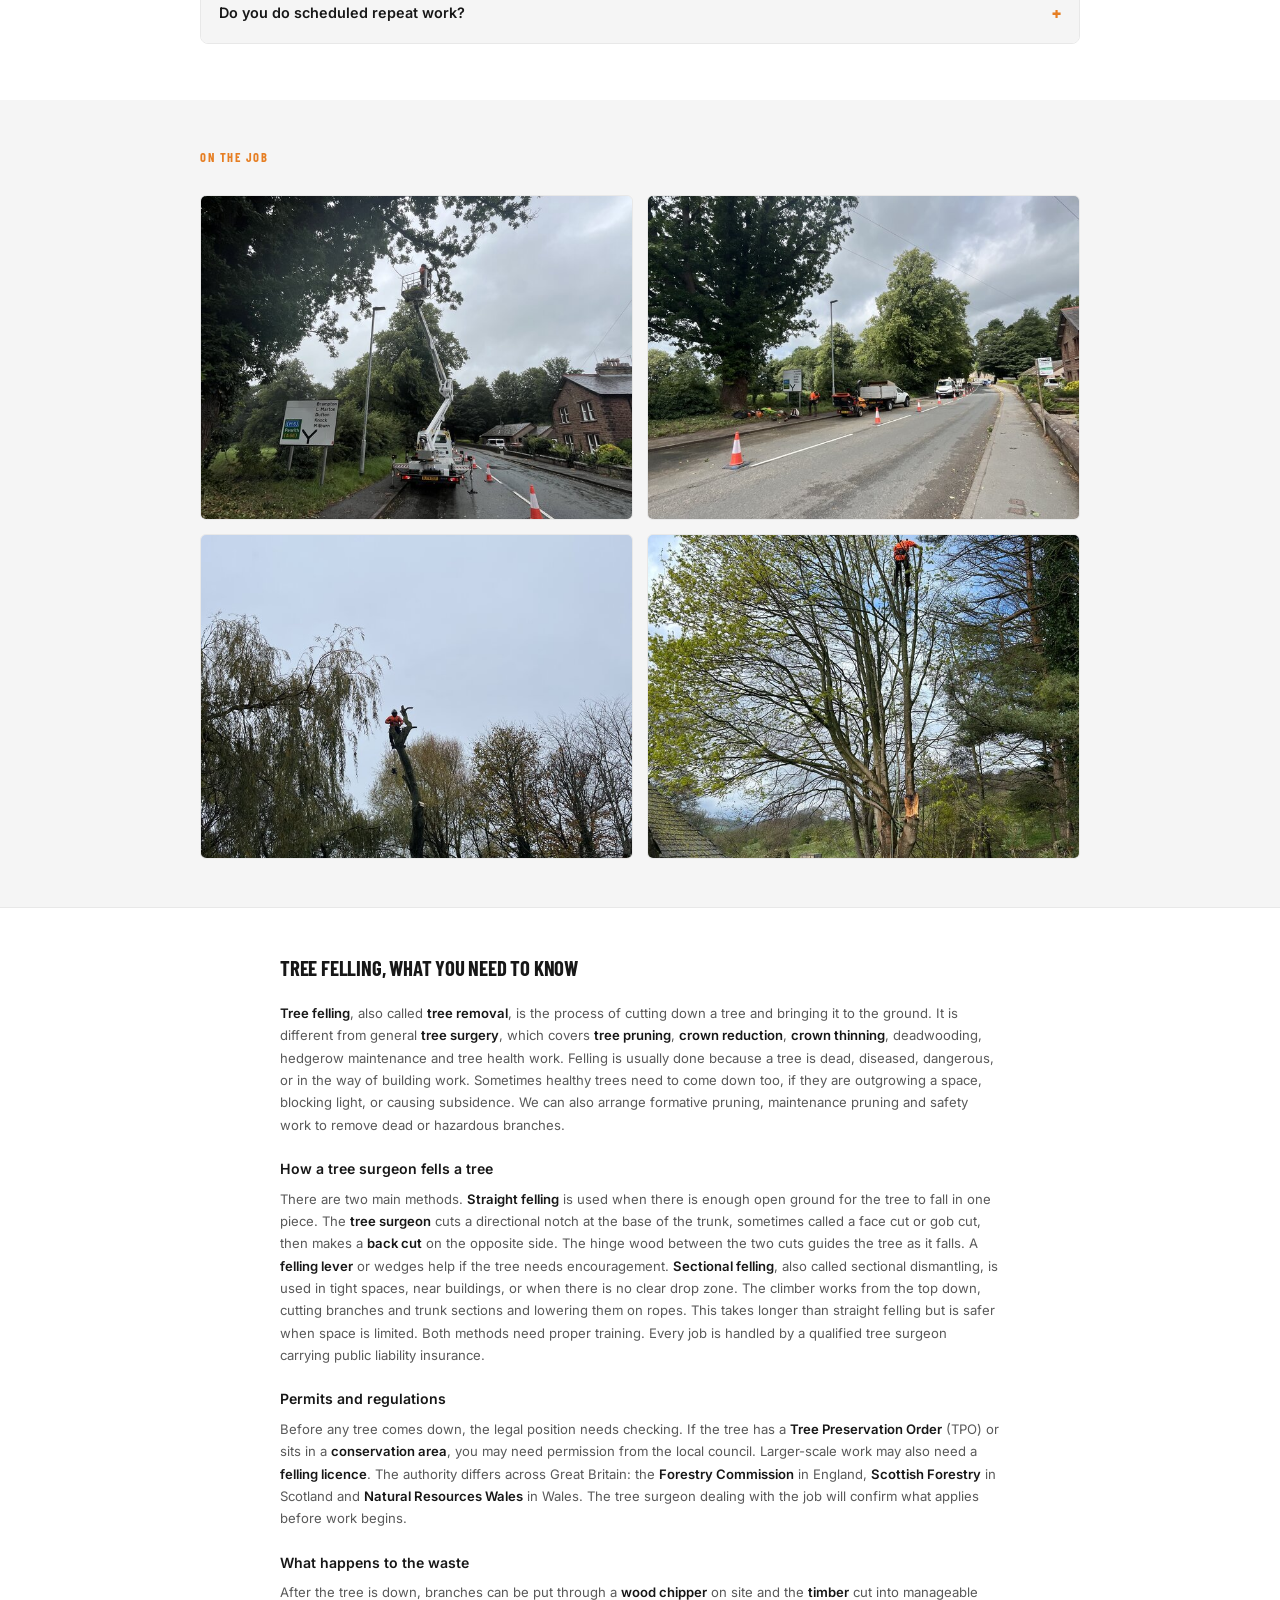
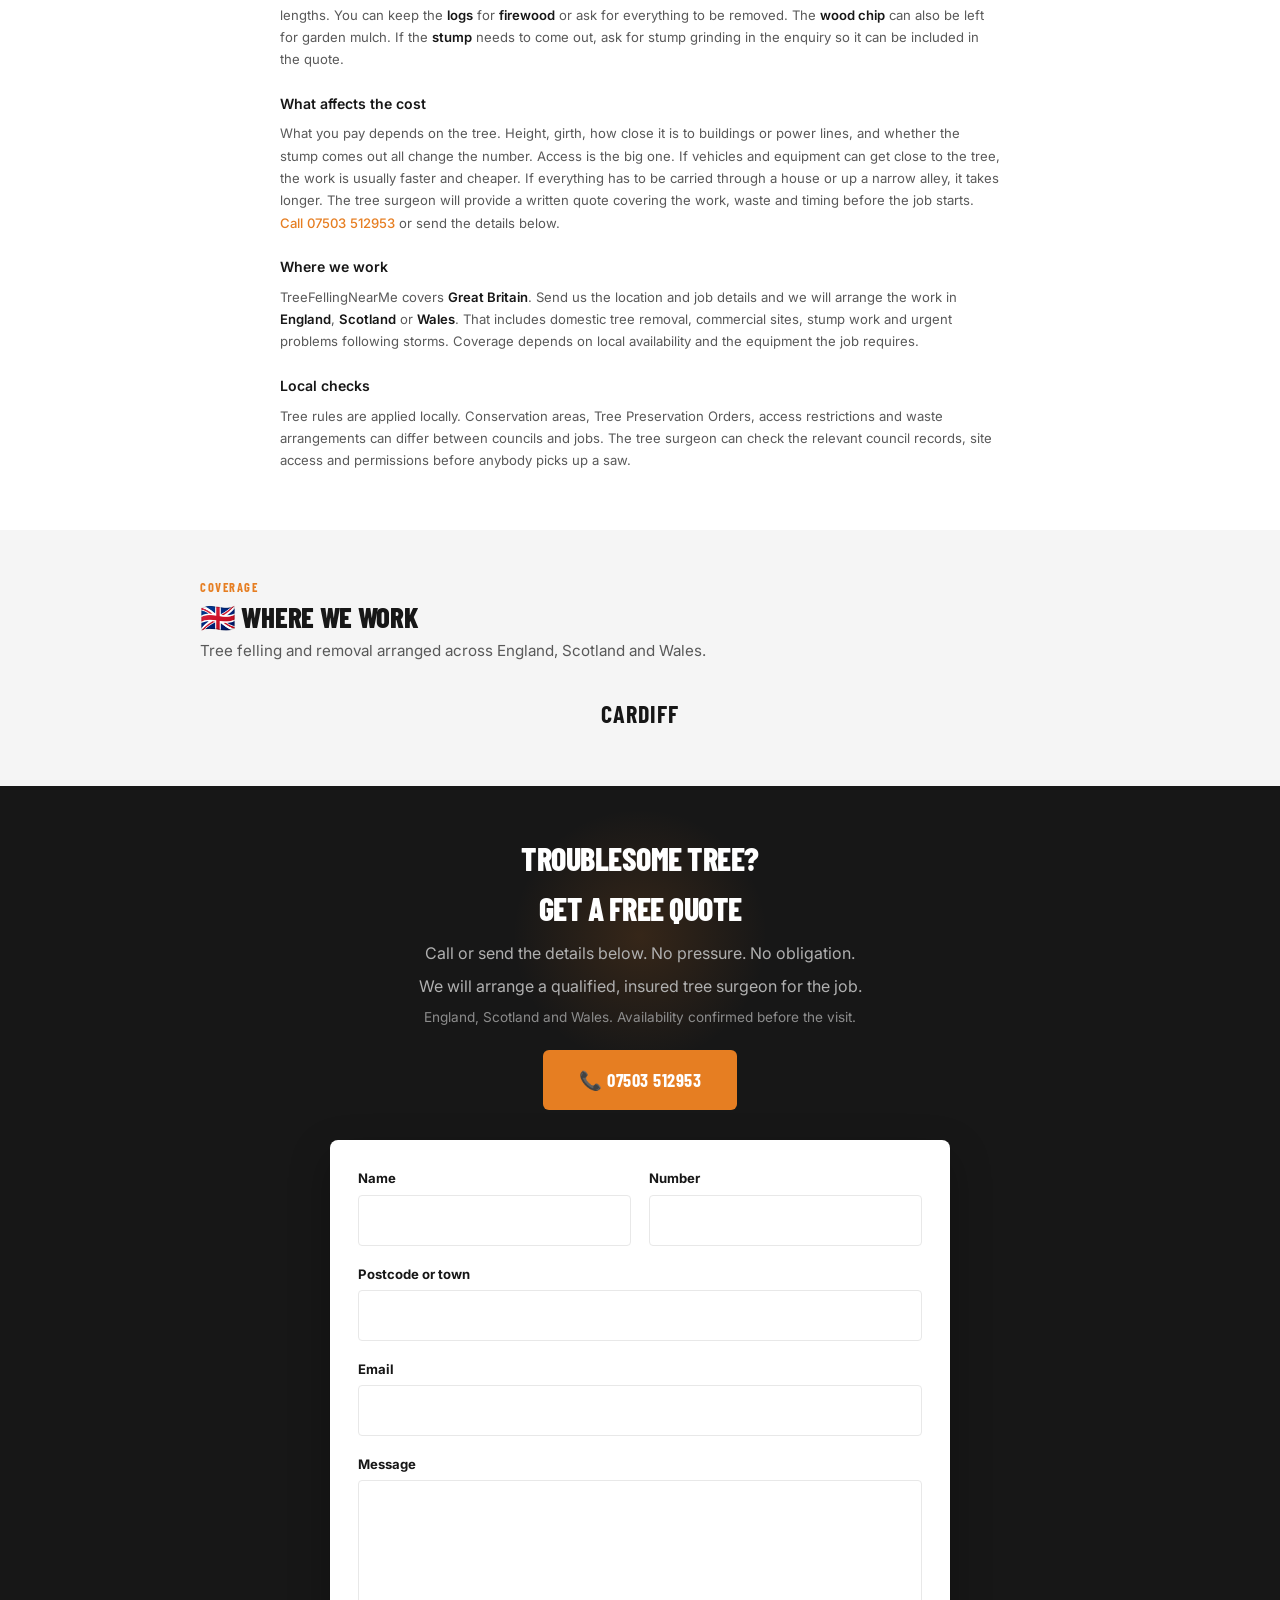
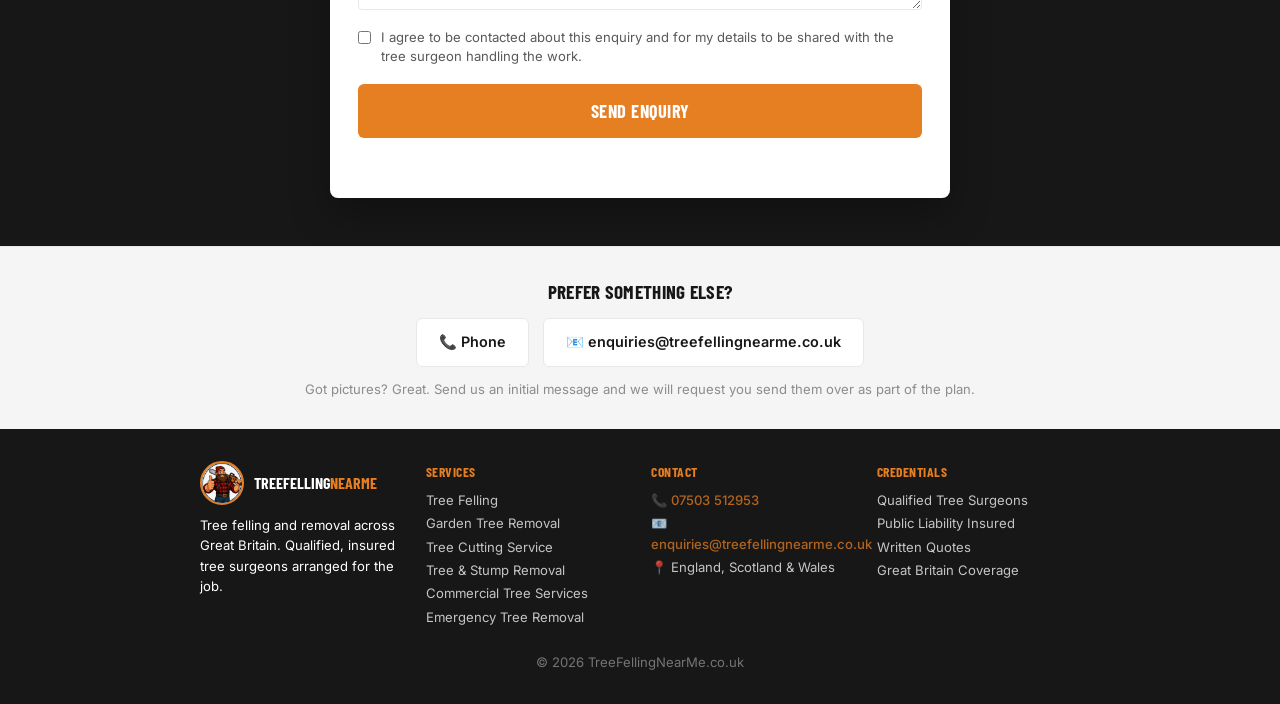
==== commit 664441db: "Revert "restructure: remove pricing + city list, add identity block, verifiable reviews, trim SEO, e" ====
--- a/index.html
+++ b/index.html
@@ -920,7 +920,7 @@
       <p class="hero-guarantee">Qualified tree surgeons · Public liability insured · Free quote</p>
       <div class="hero-cta-row">
         <a href="#contact" class="btn-primary">Contact Now</a>
-        <a href="#contact" class="btn-outline">📋 How it works</a>
+        <a href="#cost" class="btn-outline">💰 What's It Cost?</a>
       </div>
     </div>
     <div class="hero-mascot">
@@ -941,39 +941,6 @@
   </div>
 </div>
 
-<!-- IDENTITY + PROOF -->
-<section class="section" style="padding:36px 0 0;">
-  <div class="container">
-    <div class="section-header">
-      <div class="section-tag">How we work</div>
-      <h2>Local tree surgeons, arranged for you</h2>
-      <p class="section-intro">We're a national tree-work enquiry service. Tell us what you need and where you are — we connect you with a qualified, insured tree surgeon in your area. They inspect, quote and carry out the work. You get one point of contact and a fixed written price before anything starts.</p>
-    </div>
-    <div style="display:grid;grid-template-columns:repeat(auto-fit,minmax(180px,1fr));gap:14px;margin-top:20px;">
-      <div style="background:var(--green-light);border:1px solid rgba(45,106,46,0.2);border-radius:8px;padding:16px 18px;text-align:center;">
-        <div style="font-size:1.4rem;margin-bottom:4px;">🛡️</div>
-        <strong style="font-family:var(--font-display);text-transform:uppercase;font-size:0.88rem;">Insurance checked</strong>
-        <p style="color:var(--grey);font-size:0.8rem;margin-top:4px;">Every contractor carries public liability insurance. Evidence on request.</p>
-      </div>
-      <div style="background:var(--green-light);border:1px solid rgba(45,106,46,0.2);border-radius:8px;padding:16px 18px;text-align:center;">
-        <div style="font-size:1.4rem;margin-bottom:4px;">📋</div>
-        <strong style="font-family:var(--font-display);text-transform:uppercase;font-size:0.88rem;">Qualifications verified</strong>
-        <p style="color:var(--grey);font-size:0.8rem;margin-top:4px;">NPTC/LANTRA chainsaw and climbing certs checked before any job.</p>
-      </div>
-      <div style="background:var(--green-light);border:1px solid rgba(45,106,46,0.2);border-radius:8px;padding:16px 18px;text-align:center;">
-        <div style="font-size:1.4rem;margin-bottom:4px;">📝</div>
-        <strong style="font-family:var(--font-display);text-transform:uppercase;font-size:0.88rem;">Written quote first</strong>
-        <p style="color:var(--grey);font-size:0.8rem;margin-top:4px;">Fixed price before work begins. No day-rate estimates that drift.</p>
-      </div>
-      <div style="background:var(--green-light);border:1px solid rgba(45,106,46,0.2);border-radius:8px;padding:16px 18px;text-align:center;">
-        <div style="font-size:1.4rem;margin-bottom:4px;">🇬🇧</div>
-        <strong style="font-family:var(--font-display);text-transform:uppercase;font-size:0.88rem;">England, Scotland, Wales</strong>
-        <p style="color:var(--grey);font-size:0.8rem;margin-top:4px;">Coverage across Great Britain. Availability confirmed before the visit.</p>
-      </div>
-    </div>
-  </div>
-</section>
-
 <!-- SERVICES -->
 <section class="section">
   <div class="container">
@@ -1033,23 +1000,86 @@
     <div class="conveyor">
       <div class="review-card">
         <div class="stars">★★★★★</div>
-        <blockquote>"Sectional removal of a mature ash leaning over our conservatory. The tree surgeon turned up when they said, worked clean, cleared everything. Site looked better than before."</blockquote>
-        <cite>David T, Darlington</cite>
-        <div class="review-meta">Tree felling · May 2025</div>
+        <blockquote>"The team took down a 40ft ash leaning toward the house. Done in a day, site spotless. Wouldn't know a tree had been there."</blockquote>
+        <cite>Michael, Cheadle</cite>
+        <div class="review-meta">3 weeks ago</div>
       </div>
       <div class="review-card">
         <div class="stars">★★★★★</div>
-        <blockquote>"Three large conifers along the boundary, tight access between two houses. Quoted mid-range, no surprises. Ground the stumps the same week. Proper tidy job."</blockquote>
-        <cite>Sarah M, Durham</cite>
-        <div class="review-meta">Tree &amp; stump removal · April 2025</div>
+        <blockquote>"Had 6 massive conifers along the boundary. Quoted mid-range, turned up when they said, cleared the lot in two days. Proper tidy job."</blockquote>
+        <cite>Sarah, Southampton</cite>
+        <div class="review-meta">1 month ago</div>
       </div>
       <div class="review-card">
         <div class="stars">★★★★★</div>
-        <blockquote>"Storm brought a sycamore down across the driveway. Called at 7am, contractor was here by 10. Tree gone by 3pm. Can't fault the response."</blockquote>
-        <cite>Paul R, Newcastle</cite>
-        <div class="review-meta">Emergency removal · March 2025</div>
-      </div>
-    </div>
+        <blockquote>"Emergency callout after the storm brought a tree down across the drive. They were here within two hours. Absolute lifesavers."</blockquote>
+        <cite>Dave, Cardiff</cite>
+        <div class="review-meta">2 months ago</div>
+      </div>
+      <div class="review-card">
+        <div class="stars">★★★★★</div>
+        <blockquote>"Stump grinding job. Big old beech stump that'd been there for years. Gone in under an hour. Soil leveled. Can't even tell."</blockquote>
+        <cite>Janet, Newcastle</cite>
+        <div class="review-meta">2 months ago</div>
+      </div>
+      <div class="review-card">
+        <div class="stars">★★★★★</div>
+        <blockquote>"Crown reduction on a protected oak. Knew the TPO process inside out. Council approved, work done to spec. Tree looks better than ever."</blockquote>
+        <cite>Graham, Darlington</cite>
+        <div class="review-meta">3 months ago</div>
+      </div>
+      <div class="review-card">
+        <div class="stars">★★★★★</div>
+        <blockquote>"Three trees removed, one pruned, stumps ground. Quoted on Tuesday, started Thursday. No messing about. Would use again."</blockquote>
+        <cite>Lisa, Telford</cite>
+        <div class="review-meta">3 months ago</div>
+      </div>
+      <div class="review-card">
+        <div class="stars">★★★★★</div>
+        <blockquote>"Neighbour's tree was overhanging our garden. They sorted it properly, talked to the neighbour, did the work, no drama."</blockquote>
+        <cite>Tom, Stoke</cite>
+        <div class="review-meta">4 months ago</div>
+      </div>
+      <div class="review-card">
+        <div class="stars">★★★★★</div>
+        <blockquote>"Phoned 5 tree surgeons. Only one who actually turned up to quote. Price was fair, work was excellent. The others never even called back."</blockquote>
+        <cite>Karen, Essex</cite>
+        <div class="review-meta">4 months ago</div>
+      </div>
+    </div>
+  </div>
+</section>
+
+<!-- COST GUIDE -->
+<section class="section" id="cost">
+  <div class="container">
+    <div class="section-header">
+      <div class="section-tag">Pricing</div>
+      <h2>What it costs</h2>
+      <p class="section-intro">Guide prices. Size, access and complexity change the number. You get a fixed written quote after the free inspection, no estimates that drift.</p>
+    </div>
+    <div class="cost-grid">
+      <div class="cost-card">
+        <div class="tree-icon">🌱</div>
+        <h3>Small Tree</h3>
+        <p class="price">£150 – £350</p>
+        <p>Up to 25ft. Hawthorn, small birch, young conifers. Usually 1–2 hours.</p>
+      </div>
+      <div class="cost-card">
+        <div class="tree-icon">🌲</div>
+        <h3>Medium Tree</h3>
+        <p class="price">£350 – £800</p>
+        <p>25–45ft. Most garden trees. Sectional dismantling with rigging.</p>
+      </div>
+      <div class="cost-card">
+        <div class="tree-icon">🌳</div>
+        <h3>Large Tree</h3>
+        <p class="price">£800 – £2,500+</p>
+        <p>45ft+. Mature oaks, beech, large conifers. Full rigging, confined access.</p>
+      </div>
+    </div>
+    <p style="margin-top:18px;color:var(--grey);font-size:0.85rem;text-align:center;">Price depends on: proximity to buildings, power lines, access. Whether you keep the wood. Whether the stump comes out.</p>
+    <p style="color:var(--grey);font-size:0.85rem;text-align:center;"><strong>Every quote is free and no-obligation.</strong></p>
   </div>
 </section>
 
@@ -1139,50 +1169,54 @@
   <div class="container">
     <h2>Tree felling, what you need to know</h2>
 
-    <p><strong>Tree felling</strong> — also called tree removal — is cutting a tree down and bringing it to the ground. It's different from general tree surgery, which covers pruning, crown reduction, deadwooding and hedge work. Felling is usually because a tree is dead, diseased, dangerous or in the way of building work. Sometimes healthy trees need to come down too — outgrowing a space, blocking light or causing subsidence.</p>
-
-    <h3>How a tree is felled</h3>
-    <p>Two methods. <strong>Straight felling</strong> when there's enough open ground for the tree to fall in one piece. The surgeon cuts a directional notch, then a back cut — the hinge wood guides the fall. <strong>Sectional dismantling</strong> when buildings, fences or power lines are close. The climber works top-down, cutting branches and lowering trunk sections on ropes. Slower, but safe in tight spaces.</p>
+    <p><strong>Tree felling</strong>, also called <strong>tree removal</strong>, is the process of cutting down a tree and bringing it to the ground. It is different from general <strong>tree surgery</strong>, which covers <strong>tree pruning</strong>, <strong>crown reduction</strong>, <strong>crown thinning</strong>, deadwooding, hedgerow maintenance and tree health work. Felling is usually done because a tree is dead, diseased, dangerous, or in the way of building work. Sometimes healthy trees need to come down too, if they are outgrowing a space, blocking light, or causing subsidence. We can also arrange formative pruning, maintenance pruning and safety work to remove dead or hazardous branches.</p>
+
+    <h3>How a tree surgeon fells a tree</h3>
+    <p>There are two main methods. <strong>Straight felling</strong> is used when there is enough open ground for the tree to fall in one piece. The <strong>tree surgeon</strong> cuts a directional notch at the base of the trunk, sometimes called a face cut or gob cut, then makes a <strong>back cut</strong> on the opposite side. The hinge wood between the two cuts guides the tree as it falls. A <strong>felling lever</strong> or wedges help if the tree needs encouragement. <strong>Sectional felling</strong>, also called sectional dismantling, is used in tight spaces, near buildings, or when there is no clear drop zone. The climber works from the top down, cutting branches and trunk sections and lowering them on ropes. This takes longer than straight felling but is safer when space is limited. Both methods need proper training. Every job is handled by a qualified tree surgeon carrying public liability insurance.</p>
 
     <h3>Permits and regulations</h3>
-    <p>Tree Preservation Orders (TPOs) and conservation areas may need council permission. Larger-scale work may need a felling licence from the Forestry Commission (England), Scottish Forestry (Scotland) or Natural Resources Wales (Wales). The contractor checks what applies before work begins.</p>
+    <p>Before any tree comes down, the legal position needs checking. If the tree has a <strong>Tree Preservation Order</strong> (TPO) or sits in a <strong>conservation area</strong>, you may need permission from the local council. Larger-scale work may also need a <strong>felling licence</strong>. The authority differs across Great Britain: the <strong>Forestry Commission</strong> in England, <strong>Scottish Forestry</strong> in Scotland and <strong>Natural Resources Wales</strong> in Wales. The tree surgeon dealing with the job will confirm what applies before work begins.</p>
 
     <h3>What happens to the waste</h3>
-    <p>Branches chipped on site. Timber logged for firewood if you want it. Everything removed if you don't. Stump grinding can be included — ask when you enquire.</p>
+    <p>After the tree is down, branches can be put through a <strong>wood chipper</strong> on site and the <strong>timber</strong> cut into manageable lengths. You can keep the <strong>logs</strong> for <strong>firewood</strong> or ask for everything to be removed. The <strong>wood chip</strong> can also be left for garden mulch. If the <strong>stump</strong> needs to come out, ask for stump grinding in the enquiry so it can be included in the quote.</p>
 
     <h3>What affects the cost</h3>
-    <p>Height, girth, proximity to buildings, access for equipment and whether the stump comes out. If everything has to be carried through a house or up a narrow alley, it takes longer. You get a fixed written quote before the job starts — <a href="tel:07503512953">call 07503 512953</a> or send your details below.</p>
+    <p>What you pay depends on the tree. Height, girth, how close it is to buildings or power lines, and whether the stump comes out all change the number. Access is the big one. If vehicles and equipment can get close to the tree, the work is usually faster and cheaper. If everything has to be carried through a house or up a narrow alley, it takes longer. The tree surgeon will provide a written quote covering the work, waste and timing before the job starts. <a href="tel:07503512953">Call 07503 512953</a> or send the details below.</p>
+
+    <h3>Where we work</h3>
+    <p>TreeFellingNearMe covers <strong>Great Britain</strong>. Send us the location and job details and we will arrange the work in <strong>England</strong>, <strong>Scotland</strong> or <strong>Wales</strong>. That includes domestic tree removal, commercial sites, stump work and urgent problems following storms. Coverage depends on local availability and the equipment the job requires.</p>
+
+    <h3>Local checks</h3>
+
+    <p>Tree rules are applied locally. Conservation areas, Tree Preservation Orders, access restrictions and waste arrangements can differ between councils and jobs. The tree surgeon can check the relevant council records, site access and permissions before anybody picks up a saw.</p>
   </div>
 </section>
 
-<!-- COVERAGE -->
+<!-- AREAS -->
 <section class="section section-alt">
   <div class="container">
     <div class="section-header">
       <div class="section-tag">Coverage</div>
-      <h2>Where we work</h2>
-      <p class="section-intro">Tree felling and removal arranged across England, Scotland and Wales. Enter your postcode — we'll confirm availability in your area.</p>
-    </div>
-    <div style="max-width:420px;margin:0 auto;text-align:center;">
-      <div style="display:flex;gap:8px;">
-        <input type="text" placeholder="Enter your postcode" style="flex:1;border:1px solid var(--border);border-radius:6px;padding:12px 14px;font:inherit;font-size:1rem;">
-        <button class="btn-primary" style="white-space:nowrap;">Check coverage</button>
-      </div>
-      <p style="margin-top:10px;color:var(--grey);font-size:0.8rem;">Or call <a href="tel:07503512953" style="color:var(--orange);font-weight:600;">07503 512953</a> — we'll tell you straight away.</p>
-    </div>
-    <div style="display:flex;gap:14px;flex-wrap:wrap;justify-content:center;margin-top:28px;">
-      <div style="background:var(--white);border:1px solid var(--border);border-radius:8px;padding:16px 22px;min-width:140px;text-align:center;">
-        <strong style="font-family:var(--font-display);text-transform:uppercase;">🏴󠁧󠁢󠁥󠁮󠁧󠁿 England</strong>
-        <p style="color:var(--grey);font-size:0.82rem;margin-top:4px;">All regions covered</p>
-      </div>
-      <div style="background:var(--white);border:1px solid var(--border);border-radius:8px;padding:16px 22px;min-width:140px;text-align:center;">
-        <strong style="font-family:var(--font-display);text-transform:uppercase;">🏴󠁧󠁢󠁳󠁣󠁴󠁿 Scotland</strong>
-        <p style="color:var(--grey);font-size:0.82rem;margin-top:4px;">Central belt &amp; beyond</p>
-      </div>
-      <div style="background:var(--white);border:1px solid var(--border);border-radius:8px;padding:16px 22px;min-width:140px;text-align:center;">
-        <strong style="font-family:var(--font-display);text-transform:uppercase;">🏴󠁧󠁢󠁷󠁬󠁳󠁿 Wales</strong>
-        <p style="color:var(--grey);font-size:0.82rem;margin-top:4px;">North &amp; South Wales</p>
-      </div>
+      <h2>🇬🇧 Where we work</h2>
+      <p class="section-intro">Tree felling and removal arranged across England, Scotland and Wales.</p>
+    </div>
+    <div class="location-rotator" aria-hidden="true">
+      <span class="is-active">London</span><span>Edinburgh</span><span>Cardiff</span>
+      <span>Manchester</span><span>Glasgow</span><span>Swansea</span>
+      <span>Birmingham</span><span>Aberdeen</span><span>Newport</span>
+      <span>Leeds</span><span>Dundee</span><span>Wrexham</span>
+      <span>Newcastle</span><span>Inverness</span><span>Bangor</span>
+      <span>Sheffield</span><span>Stirling</span><span>Bridgend</span>
+      <span>Liverpool</span><span>Perth</span><span>Caerphilly</span>
+      <span>York</span><span>Falkirk</span><span>Aberystwyth</span>
+      <span>Nottingham</span><span>Paisley</span><span>Bristol</span>
+      <span>Durham</span><span>Kilmarnock</span><span>Southampton</span>
+      <span>Darlington</span><span>East Kilbride</span><span>Portsmouth</span>
+      <span>Sunderland</span><span>Hamilton</span><span>Plymouth</span>
+      <span>Cambridge</span><span>Oxford</span><span>Exeter</span>
+      <span>Norwich</span><span>Leicester</span><span>Coventry</span>
+      <span>Hull</span><span>Preston</span><span>Chester</span>
+      <span>Carlisle</span><span>Bradford</span><span>Stoke-on-Trent</span>
     </div>
   </div>
 </section>
@@ -1215,8 +1249,8 @@
           <input id="contact-location" name="location" type="text" autocomplete="postal-code" required>
         </div>
         <div class="contact-field contact-field--full">
-          <label for="contact-email">Email (optional)</label>
-          <input id="contact-email" name="email" type="email" autocomplete="email">
+          <label for="contact-email">Email</label>
+          <input id="contact-email" name="email" type="email" autocomplete="email" required>
         </div>
         <div class="contact-field contact-field--full">
           <label for="contact-message">Message</label>
@@ -1225,7 +1259,7 @@
       </div>
       <label class="contact-consent">
         <input type="checkbox" name="consent" value="Agreed" required>
-        <span>I agree to be contacted about this enquiry and for my details to be shared with the tree surgeon handling the work. <a href="#privacy" style="color:var(--orange);">How we handle your data</a>.</span>
+        <span>I agree to be contacted about this enquiry and for my details to be shared with the tree surgeon handling the work.</span>
       </label>
       <button type="submit" class="btn-primary">Send enquiry</button>
       <p class="contact-form-status" id="contact-form-status" role="status" aria-live="polite"></p>
@@ -1276,12 +1310,12 @@
         </ul>
       </div>
       <div>
-        <h4>About</h4>
+        <h4>Credentials</h4>
         <ul>
-          <li>TreeFellingNearMe.co.uk</li>
-          <li>Tree work enquiries service</li>
-          <li>📍 Consett, County Durham</li>
-          <li><a href="#privacy">Privacy policy</a></li>
+          <li>Qualified Tree Surgeons</li>
+          <li>Public Liability Insured</li>
+          <li>Written Quotes</li>
+          <li>Great Britain Coverage</li>
         </ul>
       </div>
     </div>
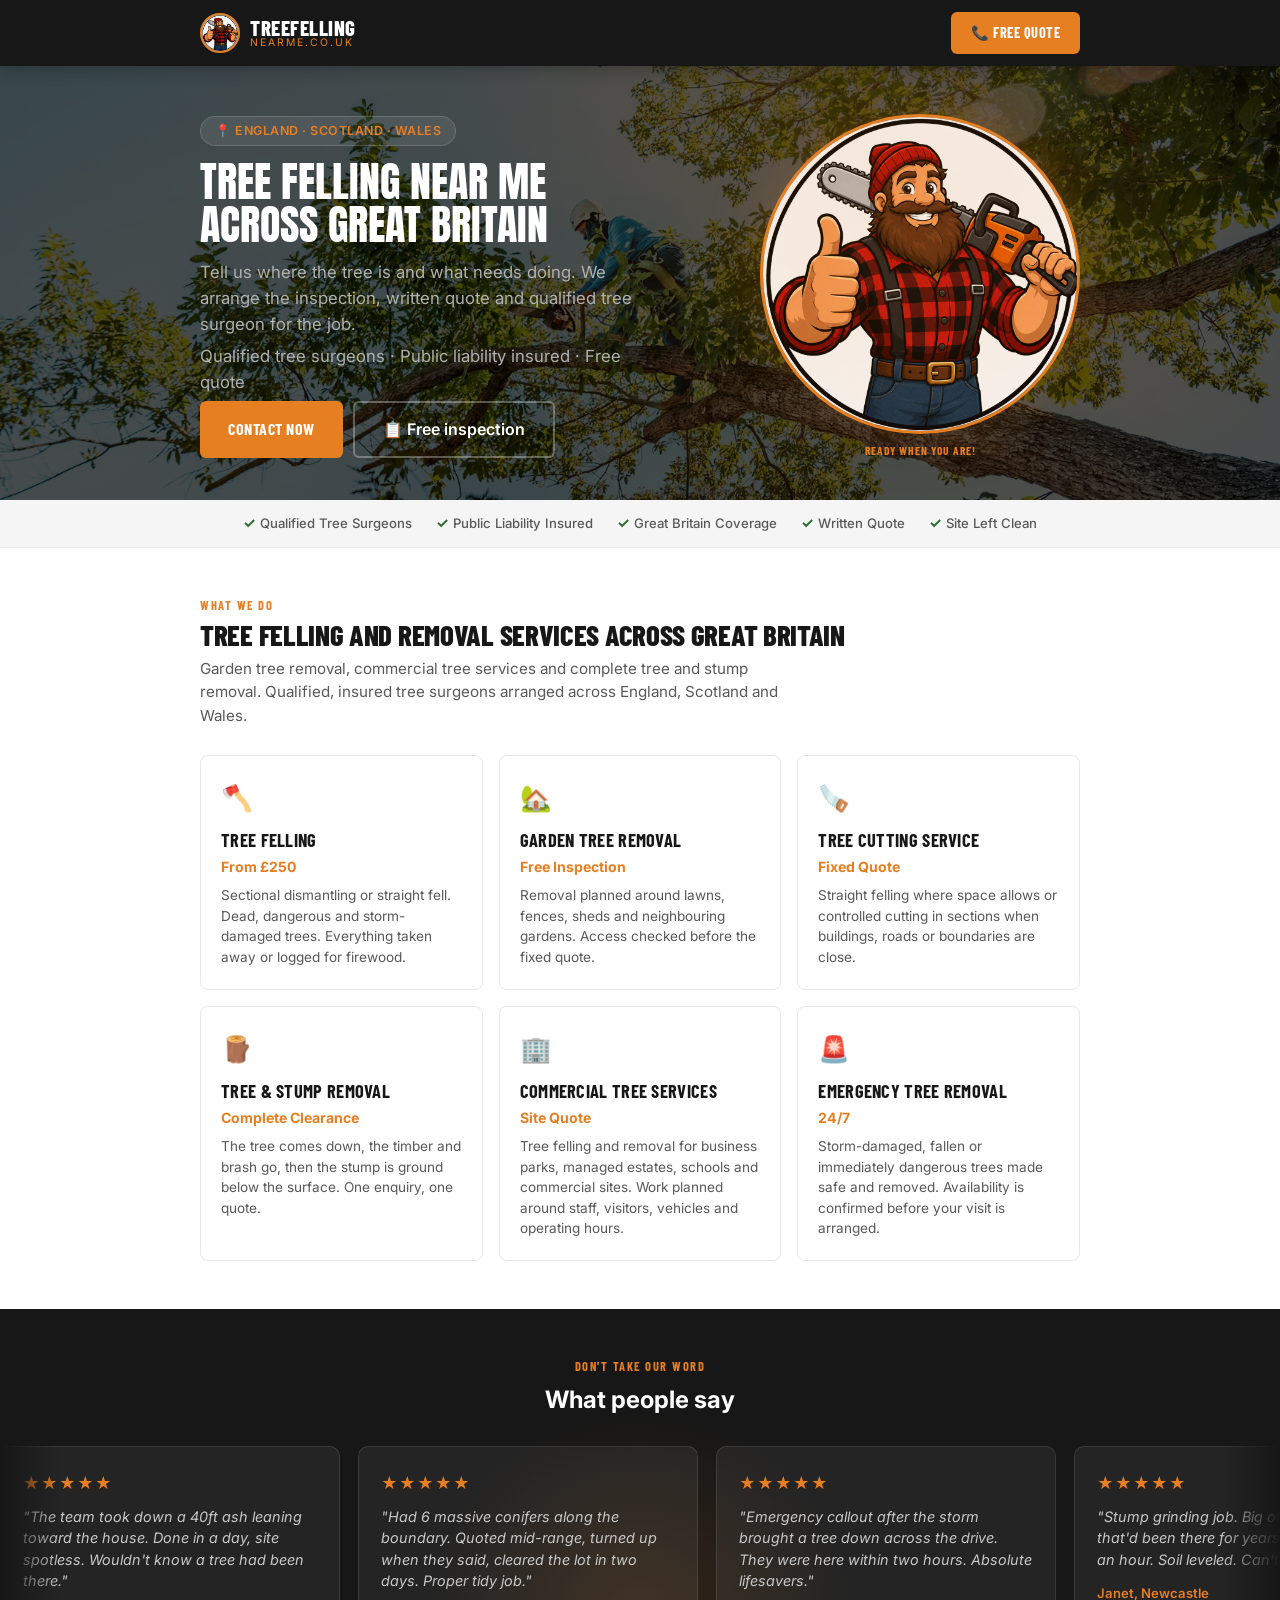
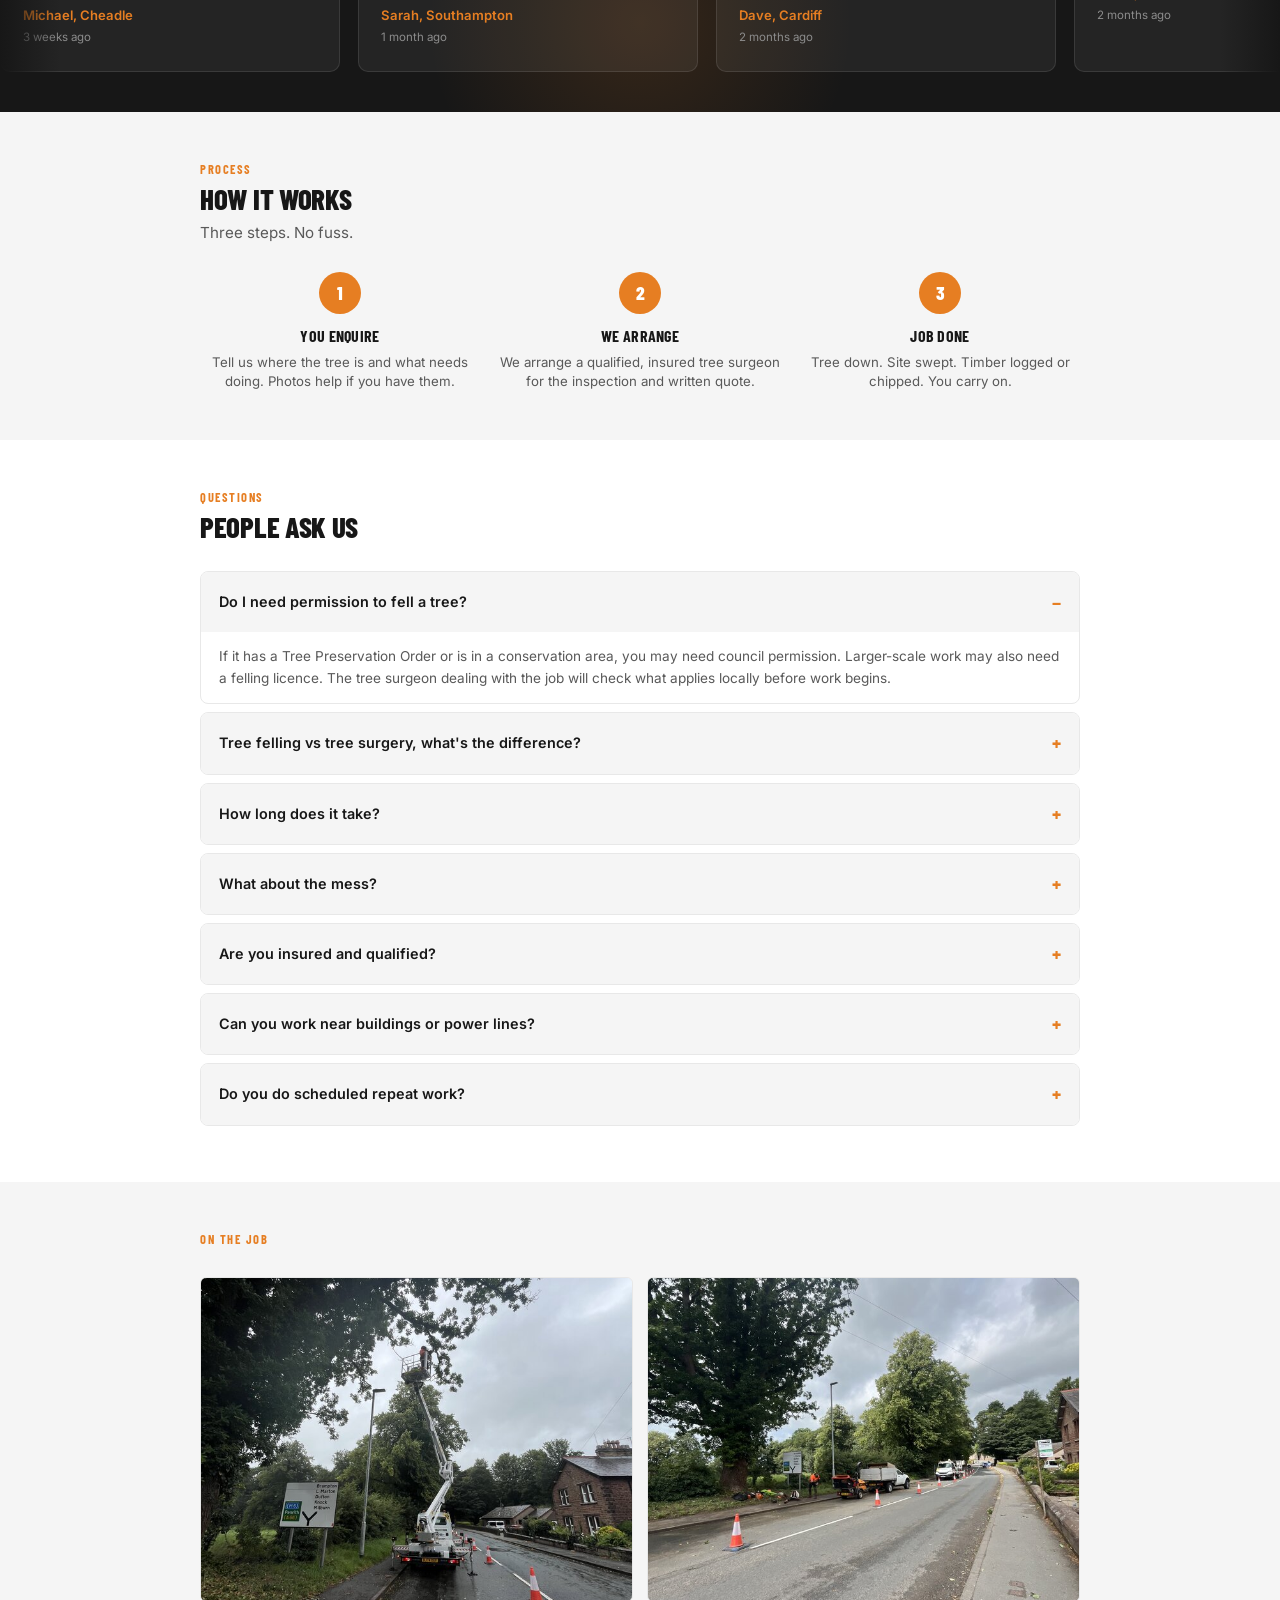
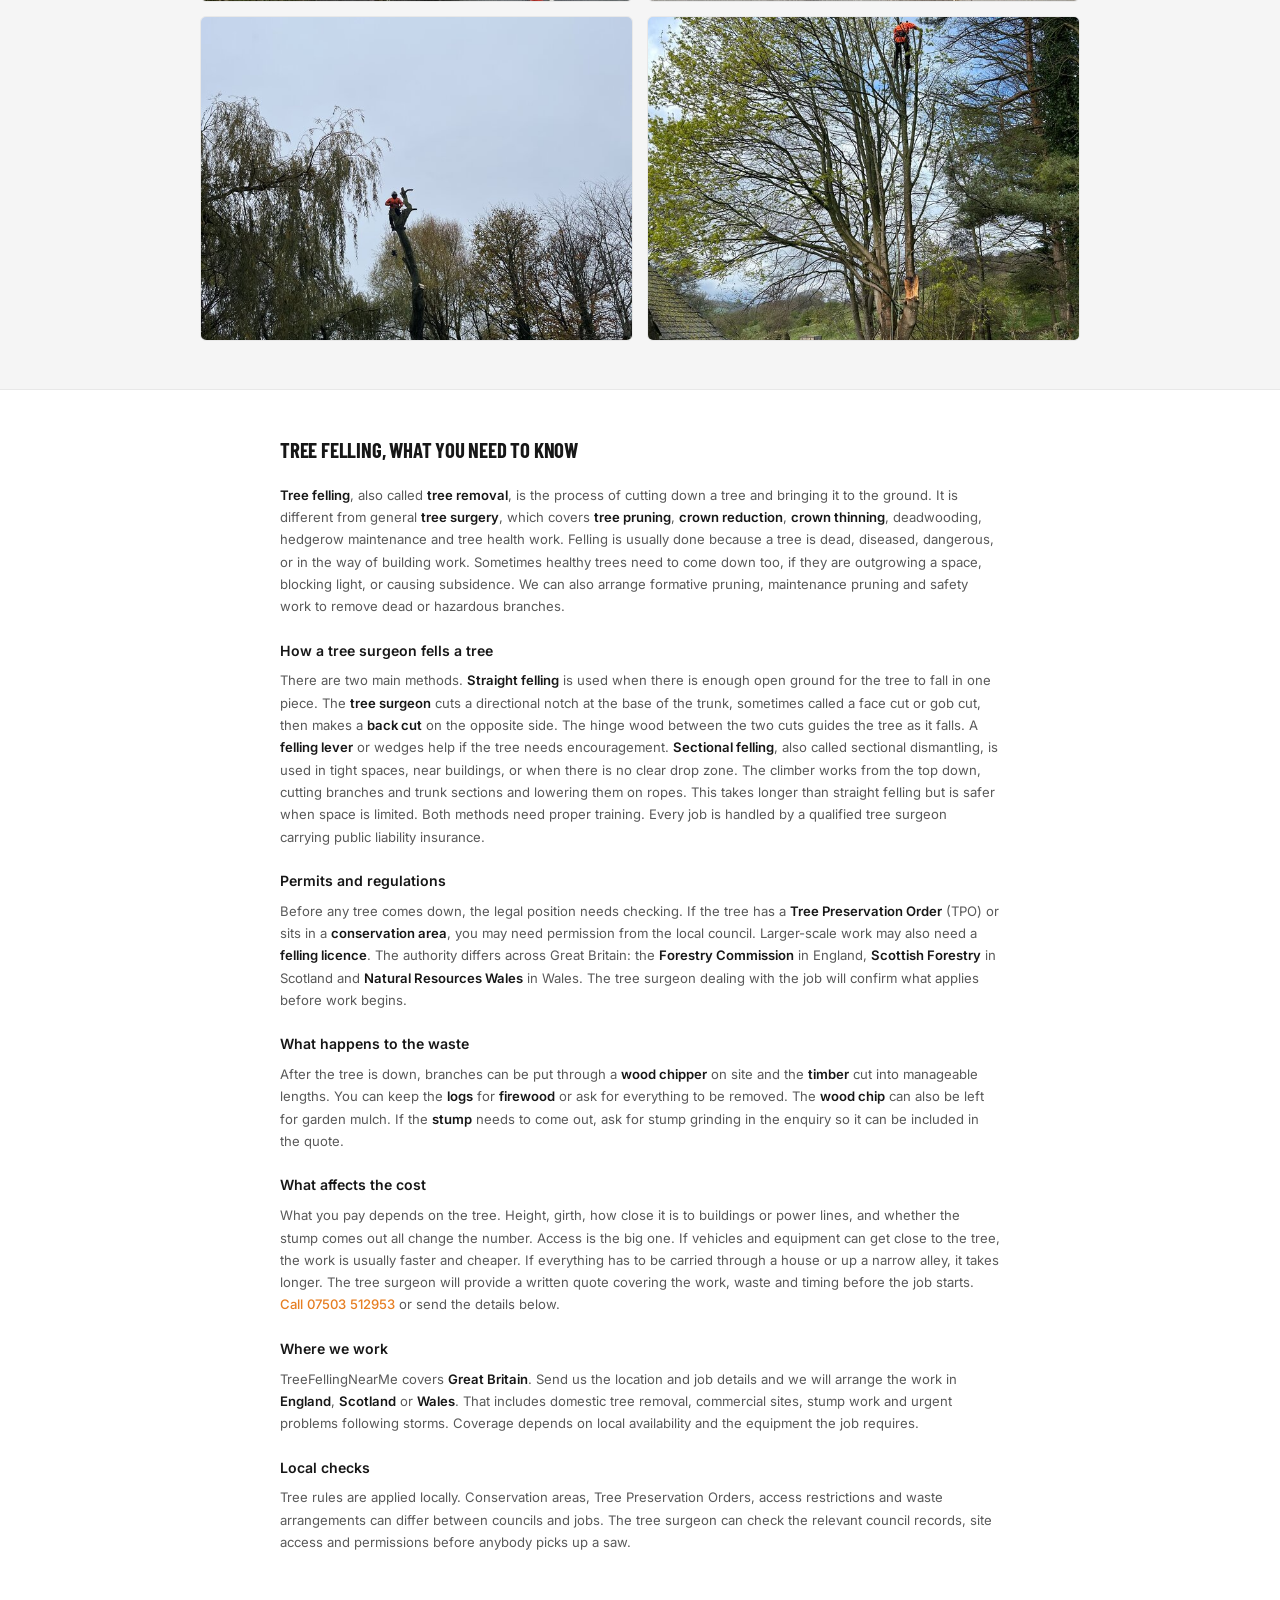
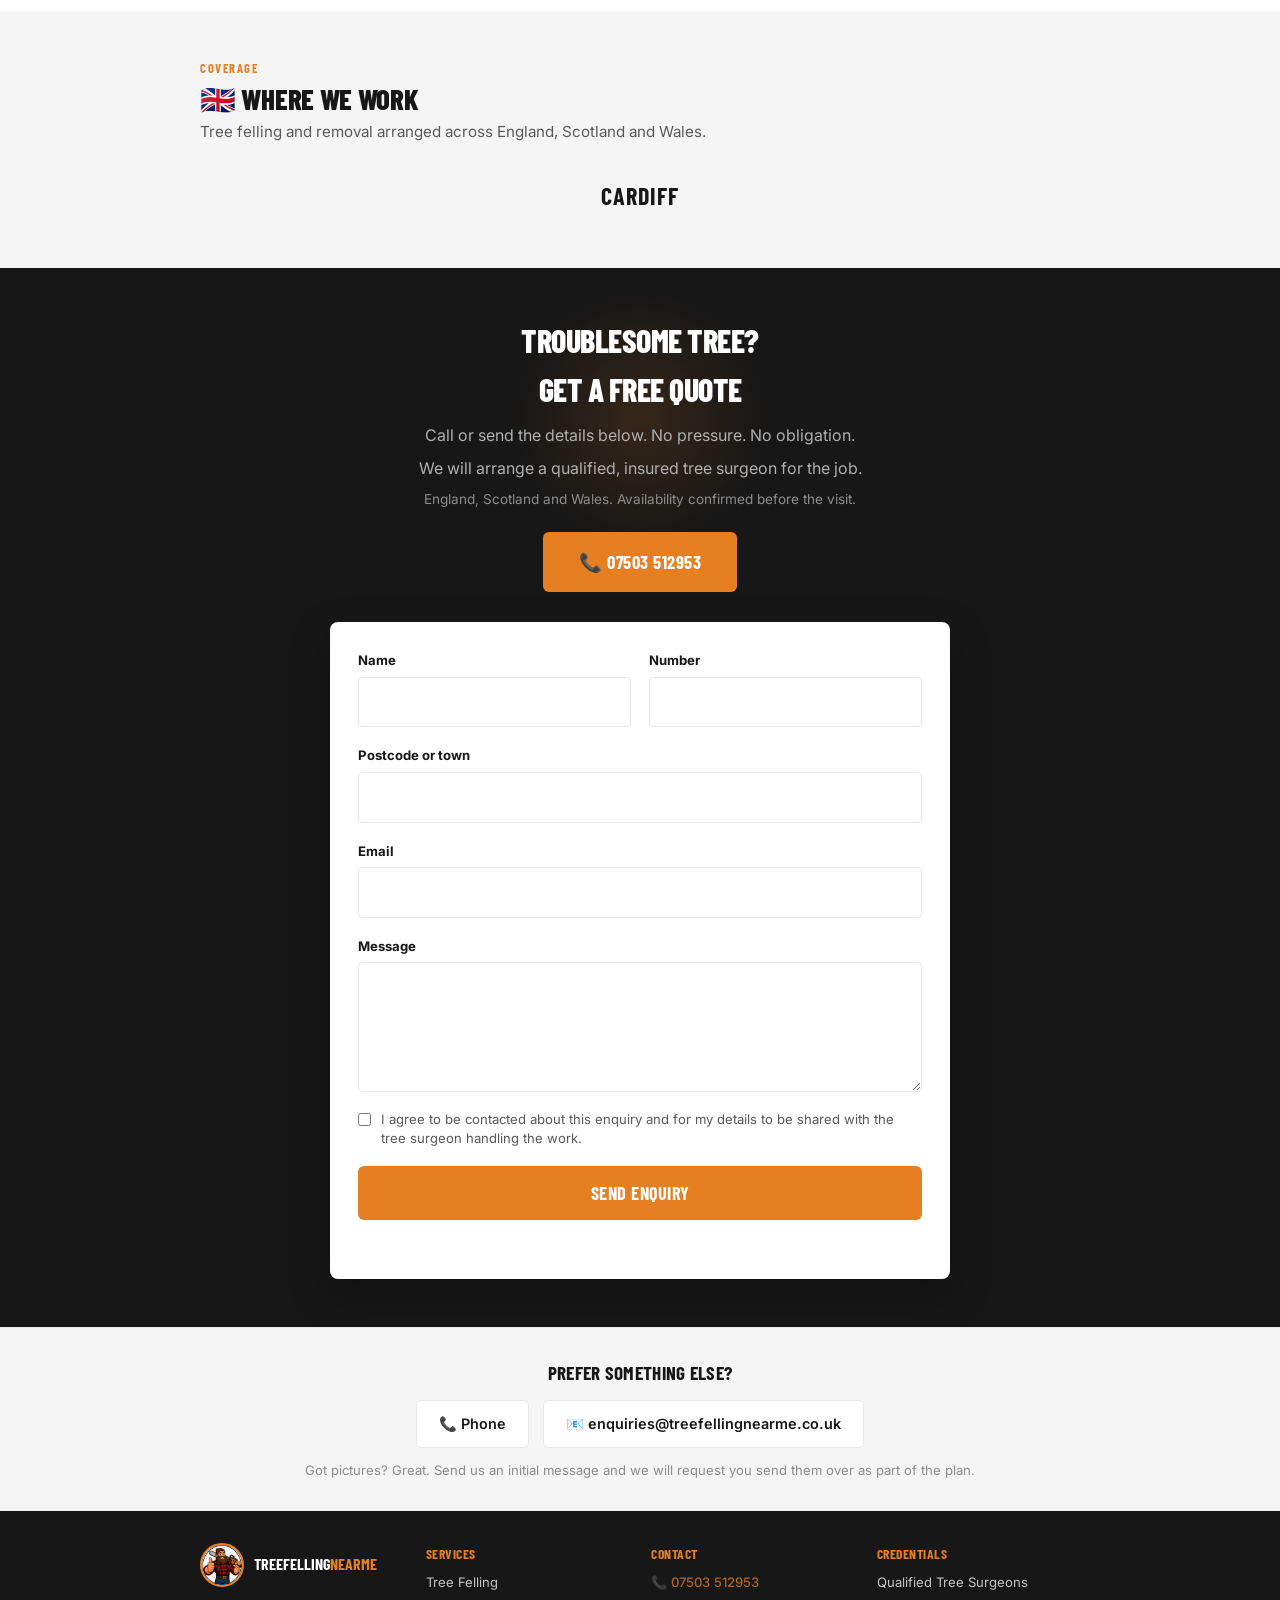
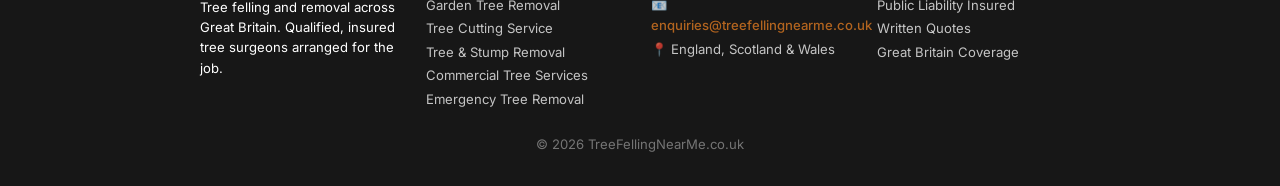
==== commit 089356c7: "remove pricing section only, fix broken cost anchor" ====
--- a/index.html
+++ b/index.html
@@ -920,7 +920,7 @@
       <p class="hero-guarantee">Qualified tree surgeons · Public liability insured · Free quote</p>
       <div class="hero-cta-row">
         <a href="#contact" class="btn-primary">Contact Now</a>
-        <a href="#cost" class="btn-outline">💰 What's It Cost?</a>
+        <a href="#contact" class="btn-outline">📋 Free inspection</a>
       </div>
     </div>
     <div class="hero-mascot">
@@ -1047,39 +1047,6 @@
         <div class="review-meta">4 months ago</div>
       </div>
     </div>
-  </div>
-</section>
-
-<!-- COST GUIDE -->
-<section class="section" id="cost">
-  <div class="container">
-    <div class="section-header">
-      <div class="section-tag">Pricing</div>
-      <h2>What it costs</h2>
-      <p class="section-intro">Guide prices. Size, access and complexity change the number. You get a fixed written quote after the free inspection, no estimates that drift.</p>
-    </div>
-    <div class="cost-grid">
-      <div class="cost-card">
-        <div class="tree-icon">🌱</div>
-        <h3>Small Tree</h3>
-        <p class="price">£150 – £350</p>
-        <p>Up to 25ft. Hawthorn, small birch, young conifers. Usually 1–2 hours.</p>
-      </div>
-      <div class="cost-card">
-        <div class="tree-icon">🌲</div>
-        <h3>Medium Tree</h3>
-        <p class="price">£350 – £800</p>
-        <p>25–45ft. Most garden trees. Sectional dismantling with rigging.</p>
-      </div>
-      <div class="cost-card">
-        <div class="tree-icon">🌳</div>
-        <h3>Large Tree</h3>
-        <p class="price">£800 – £2,500+</p>
-        <p>45ft+. Mature oaks, beech, large conifers. Full rigging, confined access.</p>
-      </div>
-    </div>
-    <p style="margin-top:18px;color:var(--grey);font-size:0.85rem;text-align:center;">Price depends on: proximity to buildings, power lines, access. Whether you keep the wood. Whether the stump comes out.</p>
-    <p style="color:var(--grey);font-size:0.85rem;text-align:center;"><strong>Every quote is free and no-obligation.</strong></p>
   </div>
 </section>
 
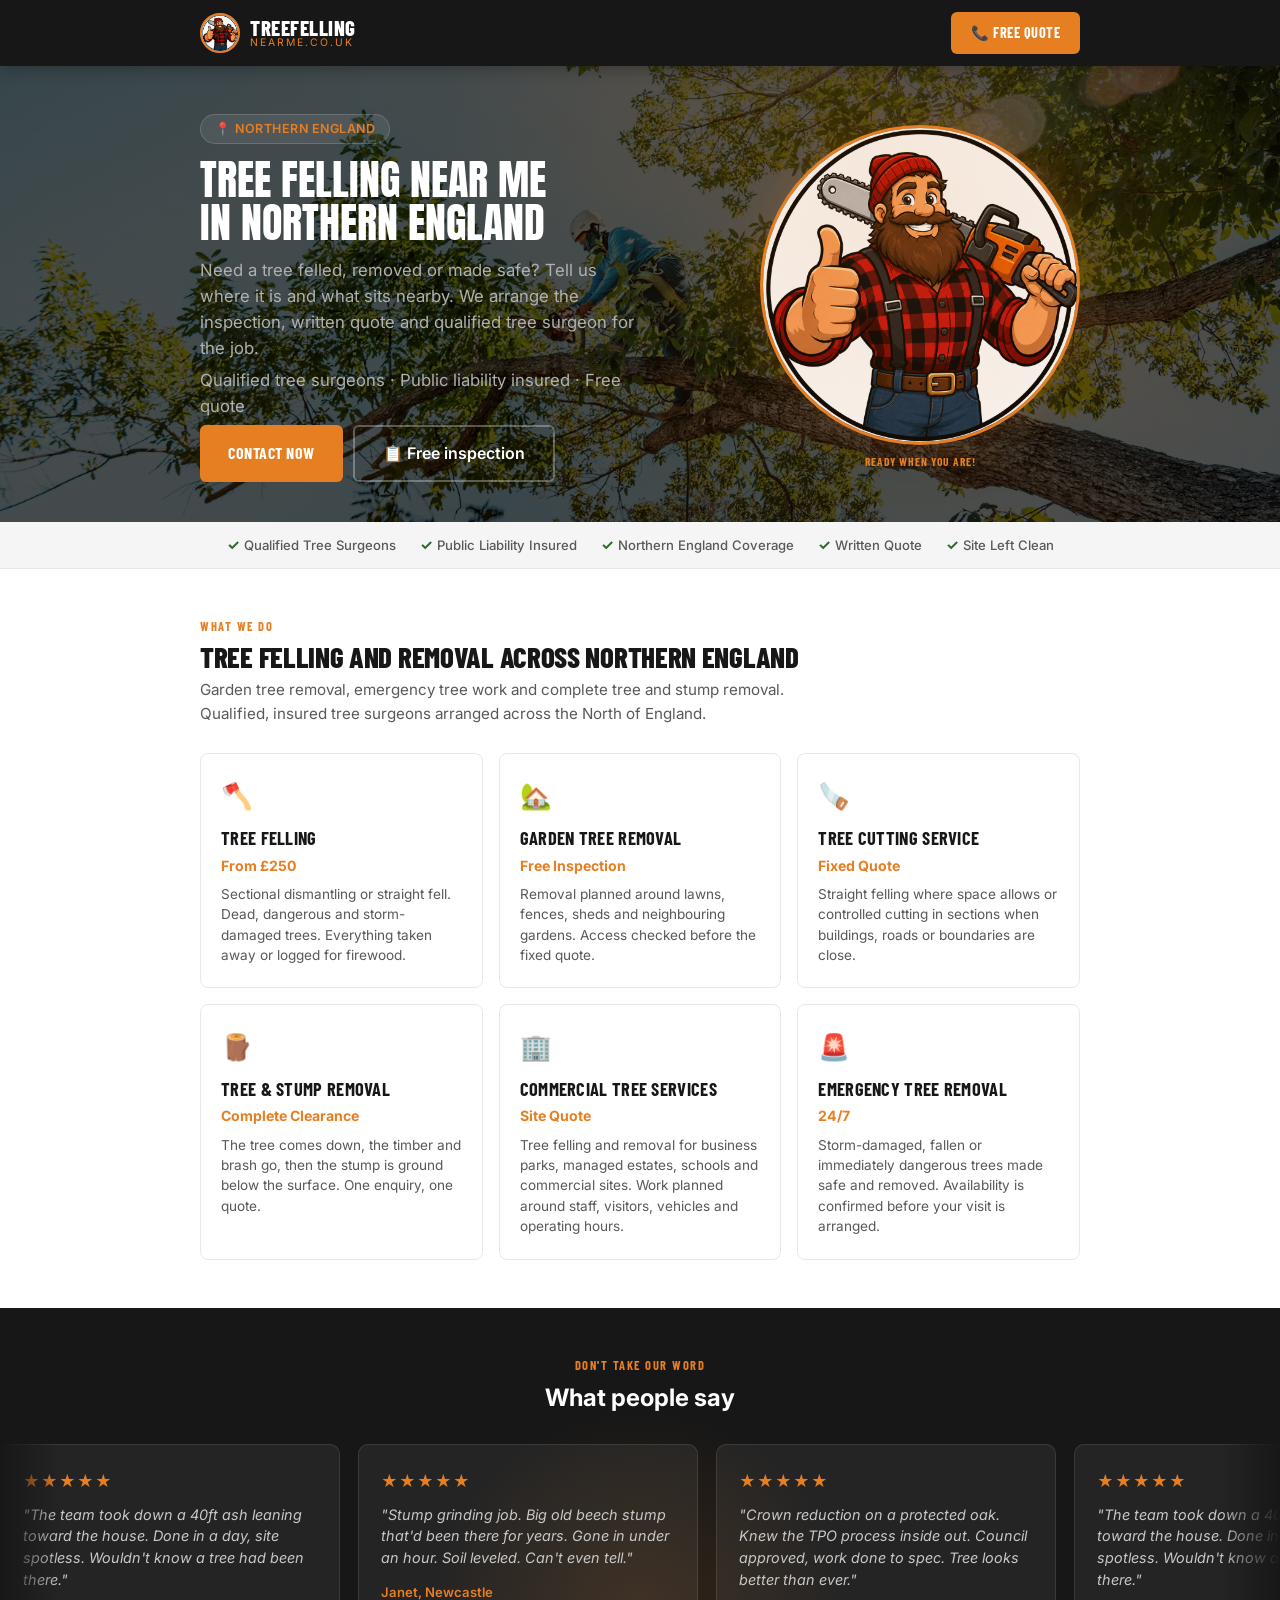
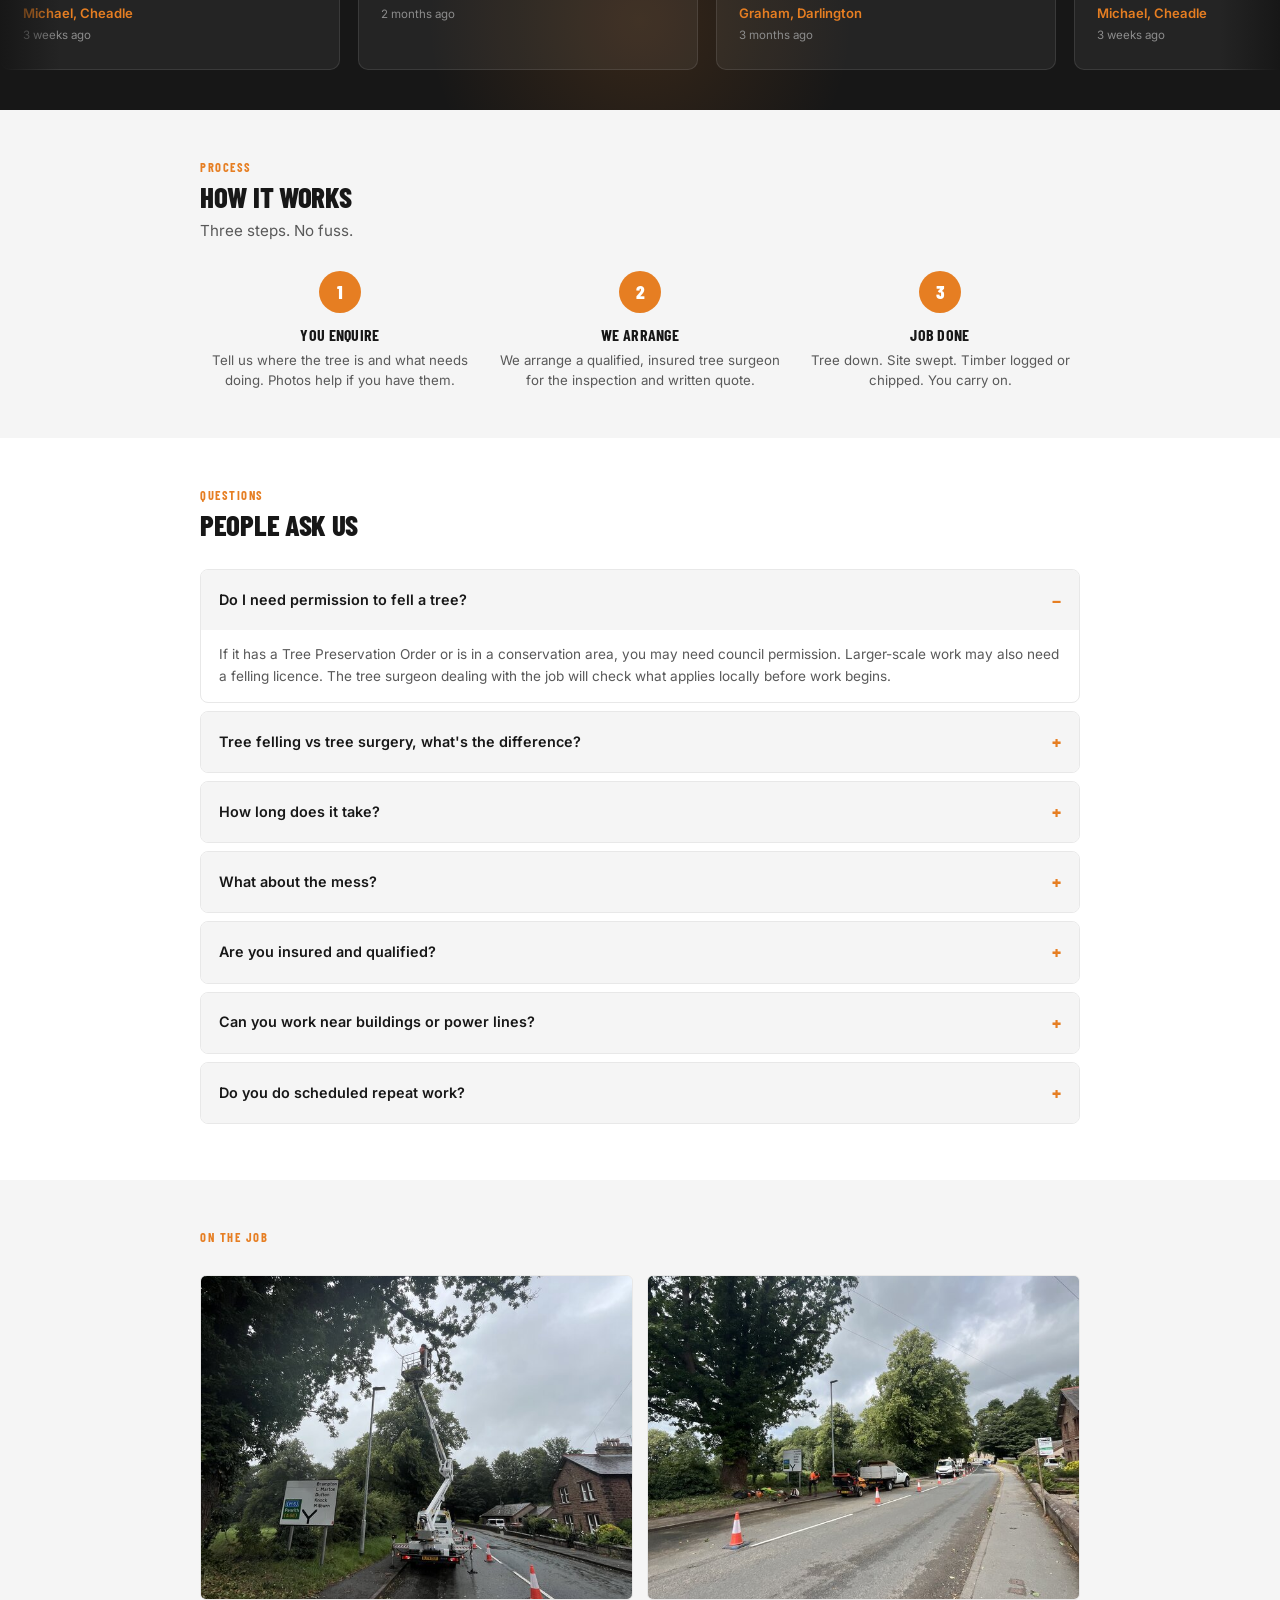
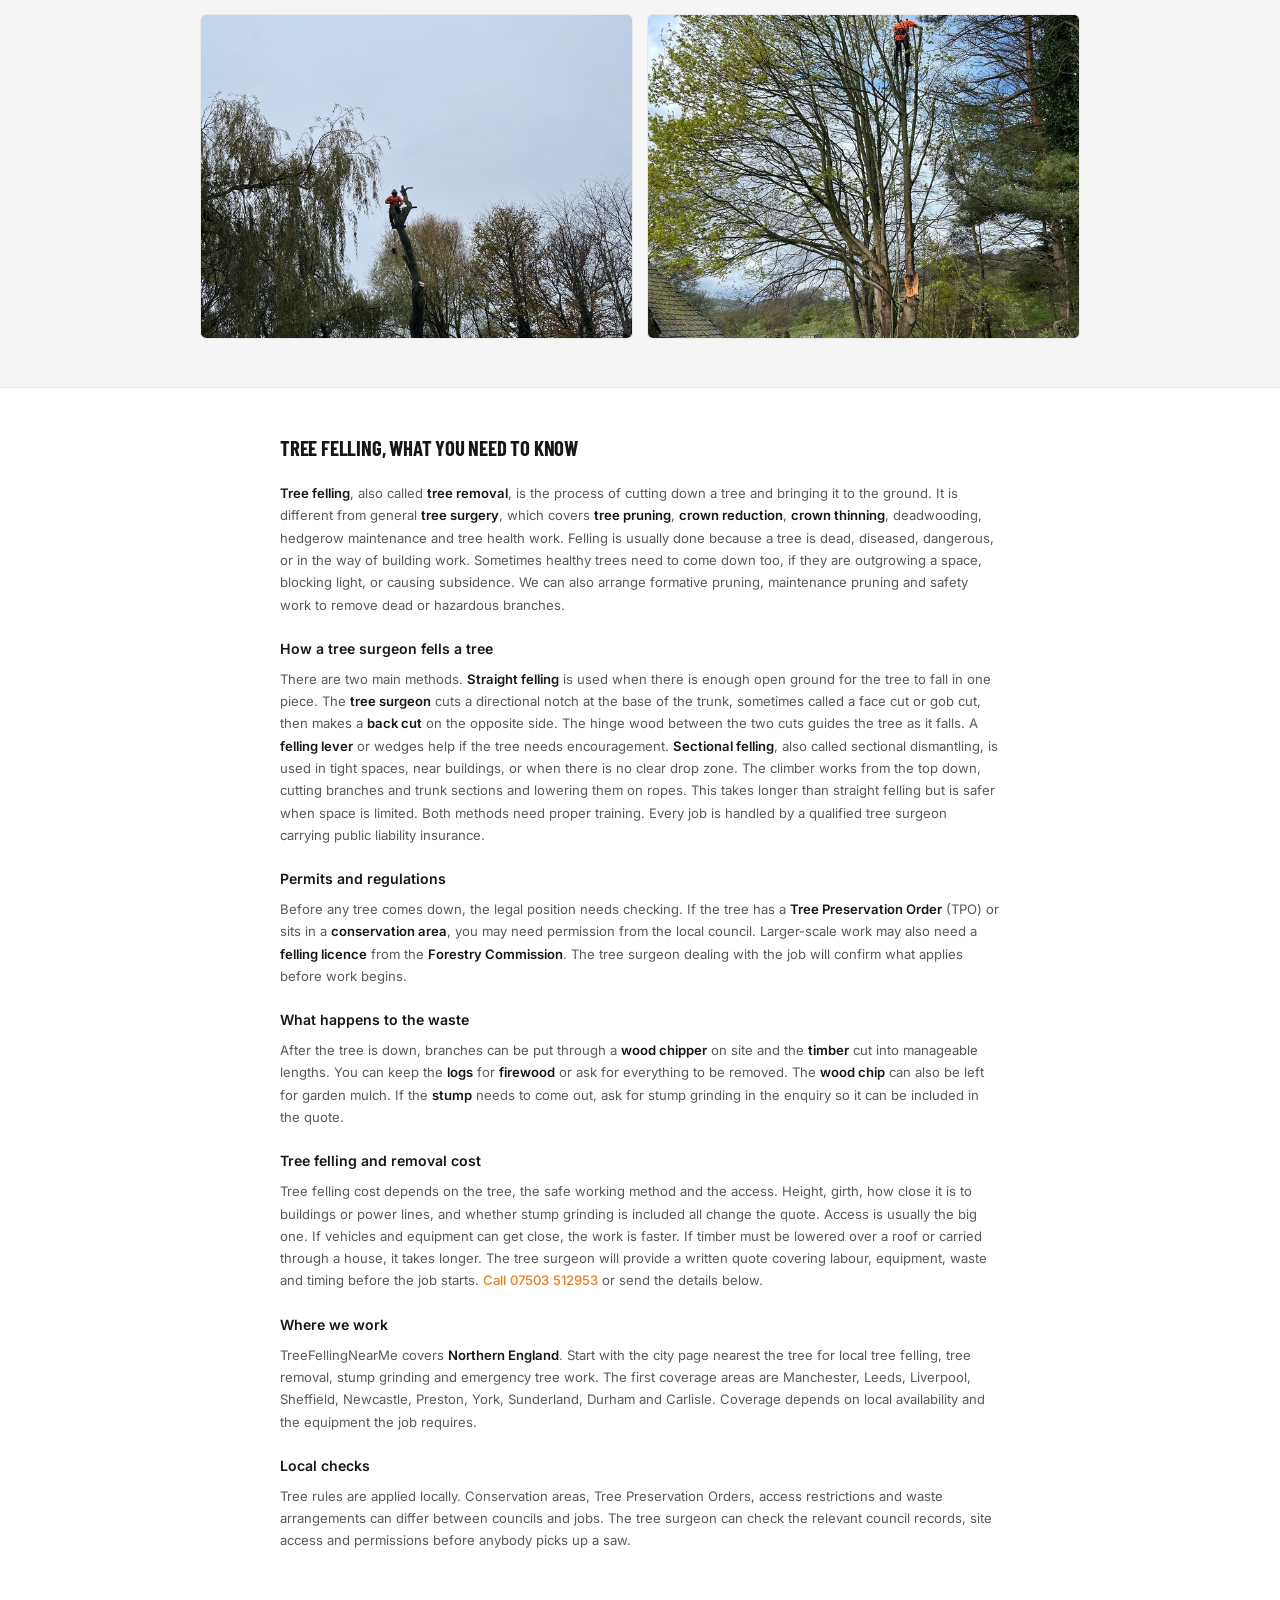
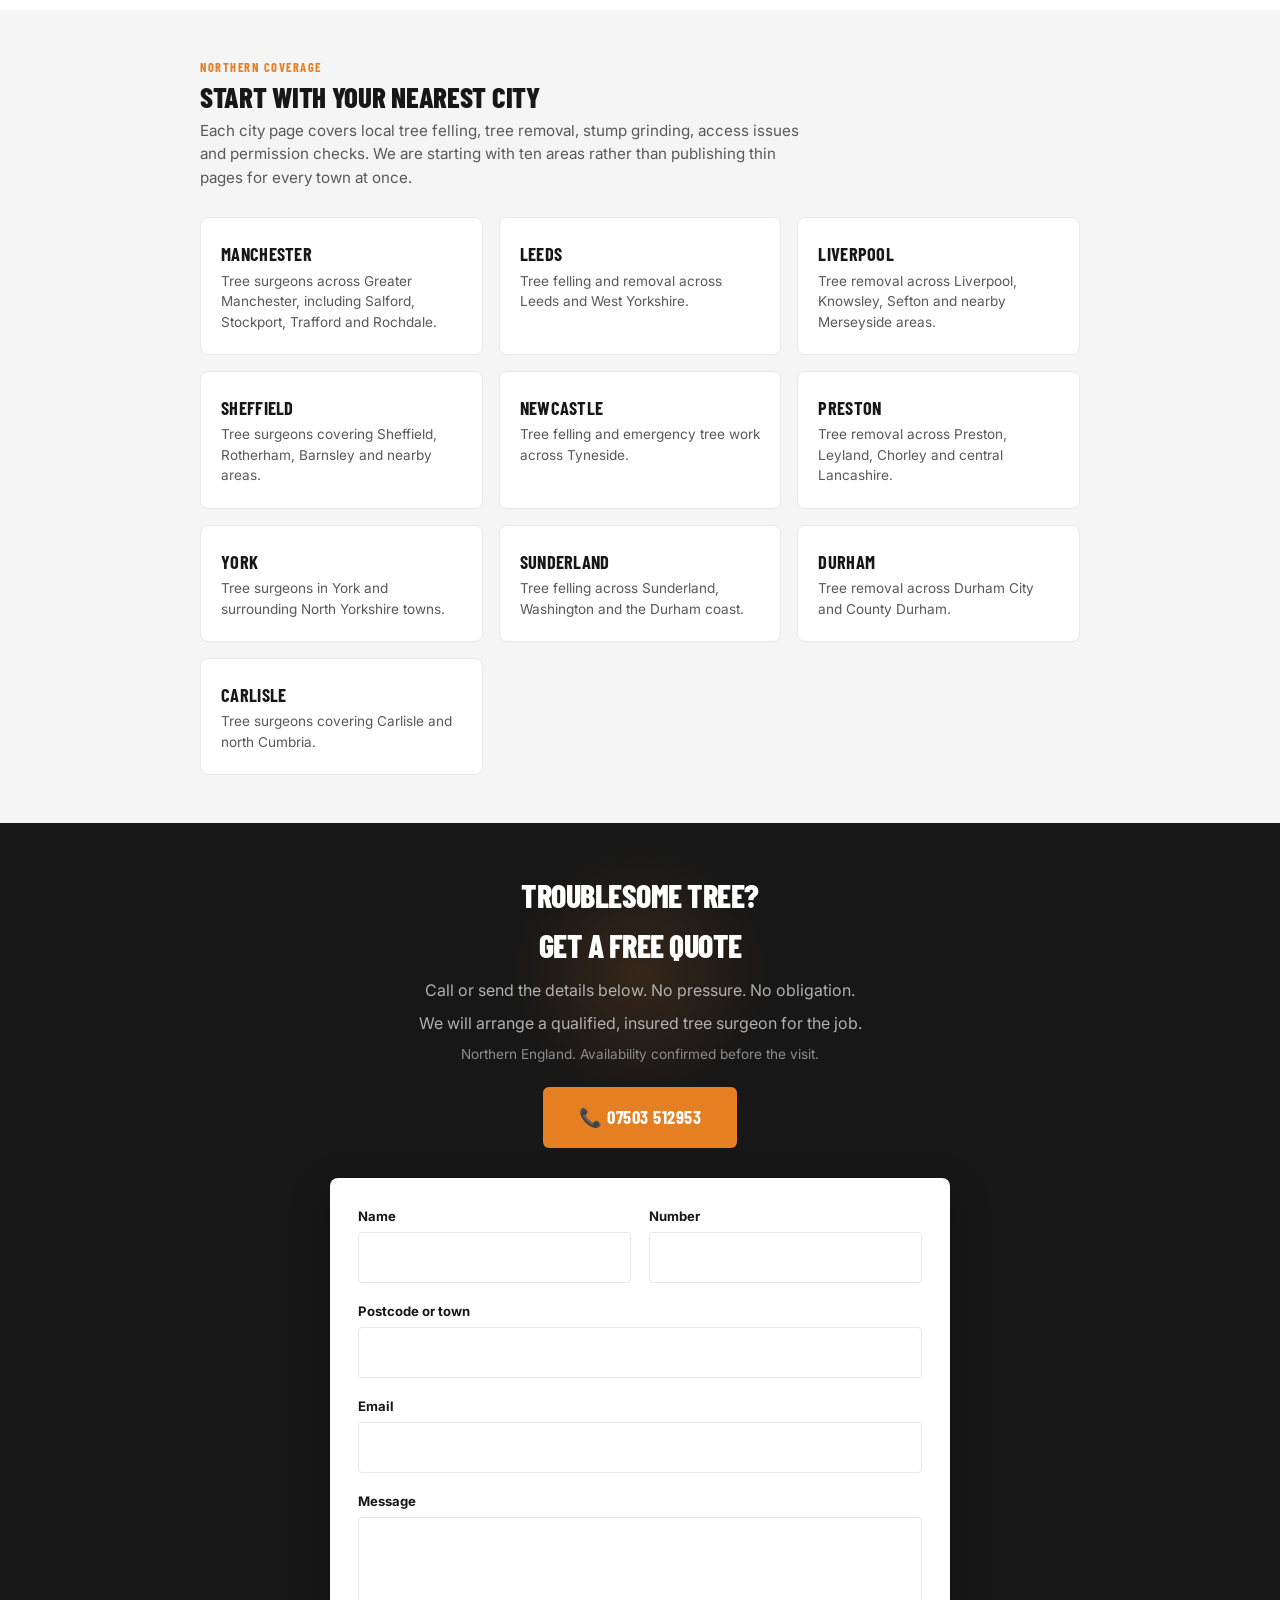
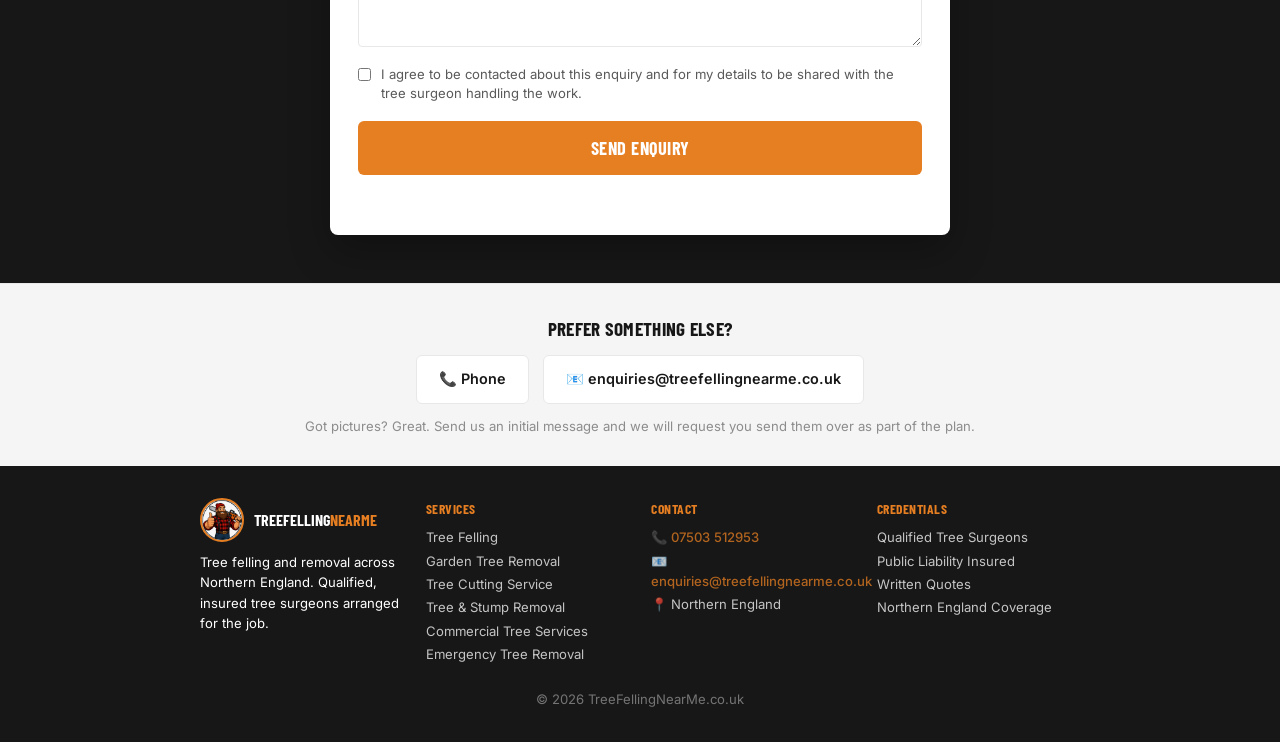
==== commit 573e074a: "Target Northern England with city landing pages" ====
--- a/index.html
+++ b/index.html
@@ -3,18 +3,18 @@
 <head>
 <meta charset="UTF-8">
 <meta name="viewport" content="width=device-width, initial-scale=1.0">
-<title>Tree Felling Near Me | Tree Surgeons Across Great Britain</title>
-<meta name="description" content="Need a tree removed? Send us the details for tree felling, stump removal or emergency tree work anywhere in England, Scotland or Wales.">
+<title>Tree Felling Near Me | Tree Removal Across Northern England</title>
+<meta name="description" content="Need a tree removed in Northern England? Arrange tree felling, stump grinding or emergency tree removal with a qualified, insured tree surgeon near you.">
 <meta name="robots" content="index, follow">
 <link rel="canonical" href="https://treefellingnearme.co.uk/">
 <meta property="og:type" content="website">
-<meta property="og:title" content="Tree Felling Near Me | Tree Surgeons Across Great Britain">
-<meta property="og:description" content="Tree felling, tree removal, stump removal and emergency tree work across England, Scotland and Wales.">
+<meta property="og:title" content="Tree Felling Near Me | Northern England">
+<meta property="og:description" content="Tree felling, tree removal, stump grinding and emergency tree work across Northern England.">
 <meta property="og:url" content="https://treefellingnearme.co.uk/">
 <meta property="og:image" content="https://treefellingnearme.co.uk/mascot.png">
 <meta name="twitter:card" content="summary_large_image">
-<meta name="twitter:title" content="Tree Felling Near Me | Tree Surgeons Across Great Britain">
-<meta name="twitter:description" content="Tree felling, tree removal, stump removal and emergency tree work across England, Scotland and Wales.">
+<meta name="twitter:title" content="Tree Felling Near Me | Northern England">
+<meta name="twitter:description" content="Tree felling, tree removal, stump grinding and emergency tree work across Northern England.">
 <meta name="twitter:image" content="https://treefellingnearme.co.uk/mascot.png">
 <link rel="icon" type="image/png" href="data:image/svg+xml,<svg xmlns='http://www.w3.org/2000/svg' viewBox='0 0 32 32'><circle cx='16' cy='16' r='15' fill='%23171717'/><text x='16' y='22' text-anchor='middle' font-size='20'>🪓</text></svg>">
 <link rel="preconnect" href="https://fonts.googleapis.com">
@@ -28,29 +28,21 @@
       "@type": "Organization",
       "@id": "https://treefellingnearme.co.uk/#organization",
       "name": "Tree Felling Near Me",
-      "description": "Tree felling, tree removal and stump removal enquiries across Great Britain.",
+      "description": "Tree felling, tree removal and stump removal enquiries across Northern England.",
       "telephone": "07503 512953",
       "email": "enquiries@treefellingnearme.co.uk",
       "url": "https://treefellingnearme.co.uk/",
       "logo": "https://treefellingnearme.co.uk/mascot.png",
-      "areaServed": [
-        {"@type": "AdministrativeArea", "name": "England"},
-        {"@type": "AdministrativeArea", "name": "Scotland"},
-        {"@type": "AdministrativeArea", "name": "Wales"}
-      ]
+      "areaServed": {"@type": "AdministrativeArea", "name": "Northern England"}
     },
     {
       "@type": "Service",
       "@id": "https://treefellingnearme.co.uk/#tree-felling-service",
-      "name": "Tree Felling and Removal Across Great Britain",
+      "name": "Tree Felling and Removal Across Northern England",
       "serviceType": "Tree felling and tree removal service",
-      "description": "Tree felling, tree removal, stump removal and emergency tree work arranged across England, Scotland and Wales.",
+      "description": "Tree felling, tree removal, stump grinding and emergency tree work arranged across Northern England.",
       "provider": {"@id": "https://treefellingnearme.co.uk/#organization"},
-      "areaServed": [
-        {"@type": "AdministrativeArea", "name": "England"},
-        {"@type": "AdministrativeArea", "name": "Scotland"},
-        {"@type": "AdministrativeArea", "name": "Wales"}
-      ]
+      "areaServed": {"@type": "AdministrativeArea", "name": "Northern England"}
     }
   ]
 }
@@ -914,9 +906,9 @@
 <section class="hero">
   <div class="container">
     <div class="hero-content">
-      <div class="hero-badge">📍 England · Scotland · Wales</div>
-      <h1>Tree Felling Near Me<br>Across Great Britain</h1>
-      <p>Tell us where the tree is and what needs doing. We arrange the inspection, written quote and qualified tree surgeon for the job.</p>
+      <div class="hero-badge">📍 Northern England</div>
+      <h1>Tree Felling Near Me<br>in Northern England</h1>
+      <p>Need a tree felled, removed or made safe? Tell us where it is and what sits nearby. We arrange the inspection, written quote and qualified tree surgeon for the job.</p>
       <p class="hero-guarantee">Qualified tree surgeons · Public liability insured · Free quote</p>
       <div class="hero-cta-row">
         <a href="#contact" class="btn-primary">Contact Now</a>
@@ -935,7 +927,7 @@
   <div class="container">
     <span><span class="trust-tick">✓</span> Qualified Tree Surgeons</span>
     <span><span class="trust-tick">✓</span> Public Liability Insured</span>
-    <span><span class="trust-tick">✓</span> Great Britain Coverage</span>
+    <span><span class="trust-tick">✓</span> Northern England Coverage</span>
     <span><span class="trust-tick">✓</span> Written Quote</span>
     <span><span class="trust-tick">✓</span> Site Left Clean</span>
   </div>
@@ -946,8 +938,8 @@
   <div class="container">
     <div class="section-header">
       <div class="section-tag">What we do</div>
-      <h2>Tree felling and removal services across Great Britain</h2>
-      <p class="section-intro">Garden tree removal, commercial tree services and complete tree and stump removal. Qualified, insured tree surgeons arranged across England, Scotland and Wales.</p>
+      <h2>Tree felling and removal across Northern England</h2>
+      <p class="section-intro">Garden tree removal, emergency tree work and complete tree and stump removal. Qualified, insured tree surgeons arranged across the North of England.</p>
     </div>
     <div class="services-grid">
       <div class="service-card">
@@ -1006,18 +998,6 @@
       </div>
       <div class="review-card">
         <div class="stars">★★★★★</div>
-        <blockquote>"Had 6 massive conifers along the boundary. Quoted mid-range, turned up when they said, cleared the lot in two days. Proper tidy job."</blockquote>
-        <cite>Sarah, Southampton</cite>
-        <div class="review-meta">1 month ago</div>
-      </div>
-      <div class="review-card">
-        <div class="stars">★★★★★</div>
-        <blockquote>"Emergency callout after the storm brought a tree down across the drive. They were here within two hours. Absolute lifesavers."</blockquote>
-        <cite>Dave, Cardiff</cite>
-        <div class="review-meta">2 months ago</div>
-      </div>
-      <div class="review-card">
-        <div class="stars">★★★★★</div>
         <blockquote>"Stump grinding job. Big old beech stump that'd been there for years. Gone in under an hour. Soil leveled. Can't even tell."</blockquote>
         <cite>Janet, Newcastle</cite>
         <div class="review-meta">2 months ago</div>
@@ -1027,24 +1007,6 @@
         <blockquote>"Crown reduction on a protected oak. Knew the TPO process inside out. Council approved, work done to spec. Tree looks better than ever."</blockquote>
         <cite>Graham, Darlington</cite>
         <div class="review-meta">3 months ago</div>
-      </div>
-      <div class="review-card">
-        <div class="stars">★★★★★</div>
-        <blockquote>"Three trees removed, one pruned, stumps ground. Quoted on Tuesday, started Thursday. No messing about. Would use again."</blockquote>
-        <cite>Lisa, Telford</cite>
-        <div class="review-meta">3 months ago</div>
-      </div>
-      <div class="review-card">
-        <div class="stars">★★★★★</div>
-        <blockquote>"Neighbour's tree was overhanging our garden. They sorted it properly, talked to the neighbour, did the work, no drama."</blockquote>
-        <cite>Tom, Stoke</cite>
-        <div class="review-meta">4 months ago</div>
-      </div>
-      <div class="review-card">
-        <div class="stars">★★★★★</div>
-        <blockquote>"Phoned 5 tree surgeons. Only one who actually turned up to quote. Price was fair, work was excellent. The others never even called back."</blockquote>
-        <cite>Karen, Essex</cite>
-        <div class="review-meta">4 months ago</div>
       </div>
     </div>
   </div>
@@ -1142,16 +1104,16 @@
     <p>There are two main methods. <strong>Straight felling</strong> is used when there is enough open ground for the tree to fall in one piece. The <strong>tree surgeon</strong> cuts a directional notch at the base of the trunk, sometimes called a face cut or gob cut, then makes a <strong>back cut</strong> on the opposite side. The hinge wood between the two cuts guides the tree as it falls. A <strong>felling lever</strong> or wedges help if the tree needs encouragement. <strong>Sectional felling</strong>, also called sectional dismantling, is used in tight spaces, near buildings, or when there is no clear drop zone. The climber works from the top down, cutting branches and trunk sections and lowering them on ropes. This takes longer than straight felling but is safer when space is limited. Both methods need proper training. Every job is handled by a qualified tree surgeon carrying public liability insurance.</p>
 
     <h3>Permits and regulations</h3>
-    <p>Before any tree comes down, the legal position needs checking. If the tree has a <strong>Tree Preservation Order</strong> (TPO) or sits in a <strong>conservation area</strong>, you may need permission from the local council. Larger-scale work may also need a <strong>felling licence</strong>. The authority differs across Great Britain: the <strong>Forestry Commission</strong> in England, <strong>Scottish Forestry</strong> in Scotland and <strong>Natural Resources Wales</strong> in Wales. The tree surgeon dealing with the job will confirm what applies before work begins.</p>
+    <p>Before any tree comes down, the legal position needs checking. If the tree has a <strong>Tree Preservation Order</strong> (TPO) or sits in a <strong>conservation area</strong>, you may need permission from the local council. Larger-scale work may also need a <strong>felling licence</strong> from the <strong>Forestry Commission</strong>. The tree surgeon dealing with the job will confirm what applies before work begins.</p>
 
     <h3>What happens to the waste</h3>
     <p>After the tree is down, branches can be put through a <strong>wood chipper</strong> on site and the <strong>timber</strong> cut into manageable lengths. You can keep the <strong>logs</strong> for <strong>firewood</strong> or ask for everything to be removed. The <strong>wood chip</strong> can also be left for garden mulch. If the <strong>stump</strong> needs to come out, ask for stump grinding in the enquiry so it can be included in the quote.</p>
 
-    <h3>What affects the cost</h3>
-    <p>What you pay depends on the tree. Height, girth, how close it is to buildings or power lines, and whether the stump comes out all change the number. Access is the big one. If vehicles and equipment can get close to the tree, the work is usually faster and cheaper. If everything has to be carried through a house or up a narrow alley, it takes longer. The tree surgeon will provide a written quote covering the work, waste and timing before the job starts. <a href="tel:07503512953">Call 07503 512953</a> or send the details below.</p>
+    <h3>Tree felling and removal cost</h3>
+    <p>Tree felling cost depends on the tree, the safe working method and the access. Height, girth, how close it is to buildings or power lines, and whether stump grinding is included all change the quote. Access is usually the big one. If vehicles and equipment can get close, the work is faster. If timber must be lowered over a roof or carried through a house, it takes longer. The tree surgeon will provide a written quote covering labour, equipment, waste and timing before the job starts. <a href="tel:07503512953">Call 07503 512953</a> or send the details below.</p>
 
     <h3>Where we work</h3>
-    <p>TreeFellingNearMe covers <strong>Great Britain</strong>. Send us the location and job details and we will arrange the work in <strong>England</strong>, <strong>Scotland</strong> or <strong>Wales</strong>. That includes domestic tree removal, commercial sites, stump work and urgent problems following storms. Coverage depends on local availability and the equipment the job requires.</p>
+    <p>TreeFellingNearMe covers <strong>Northern England</strong>. Start with the city page nearest the tree for local tree felling, tree removal, stump grinding and emergency tree work. The first coverage areas are Manchester, Leeds, Liverpool, Sheffield, Newcastle, Preston, York, Sunderland, Durham and Carlisle. Coverage depends on local availability and the equipment the job requires.</p>
 
     <h3>Local checks</h3>
 
@@ -1163,27 +1125,21 @@
 <section class="section section-alt">
   <div class="container">
     <div class="section-header">
-      <div class="section-tag">Coverage</div>
-      <h2>🇬🇧 Where we work</h2>
-      <p class="section-intro">Tree felling and removal arranged across England, Scotland and Wales.</p>
-    </div>
-    <div class="location-rotator" aria-hidden="true">
-      <span class="is-active">London</span><span>Edinburgh</span><span>Cardiff</span>
-      <span>Manchester</span><span>Glasgow</span><span>Swansea</span>
-      <span>Birmingham</span><span>Aberdeen</span><span>Newport</span>
-      <span>Leeds</span><span>Dundee</span><span>Wrexham</span>
-      <span>Newcastle</span><span>Inverness</span><span>Bangor</span>
-      <span>Sheffield</span><span>Stirling</span><span>Bridgend</span>
-      <span>Liverpool</span><span>Perth</span><span>Caerphilly</span>
-      <span>York</span><span>Falkirk</span><span>Aberystwyth</span>
-      <span>Nottingham</span><span>Paisley</span><span>Bristol</span>
-      <span>Durham</span><span>Kilmarnock</span><span>Southampton</span>
-      <span>Darlington</span><span>East Kilbride</span><span>Portsmouth</span>
-      <span>Sunderland</span><span>Hamilton</span><span>Plymouth</span>
-      <span>Cambridge</span><span>Oxford</span><span>Exeter</span>
-      <span>Norwich</span><span>Leicester</span><span>Coventry</span>
-      <span>Hull</span><span>Preston</span><span>Chester</span>
-      <span>Carlisle</span><span>Bradford</span><span>Stoke-on-Trent</span>
+      <div class="section-tag">Northern coverage</div>
+      <h2>Start with your nearest city</h2>
+      <p class="section-intro">Each city page covers local tree felling, tree removal, stump grinding, access issues and permission checks. We are starting with ten areas rather than publishing thin pages for every town at once.</p>
+    </div>
+    <div class="services-grid">
+      <a class="service-card" href="/manchester/" style="text-decoration:none;color:inherit"><h3>Manchester</h3><p>Tree surgeons across Greater Manchester, including Salford, Stockport, Trafford and Rochdale.</p></a>
+      <a class="service-card" href="/leeds/" style="text-decoration:none;color:inherit"><h3>Leeds</h3><p>Tree felling and removal across Leeds and West Yorkshire.</p></a>
+      <a class="service-card" href="/liverpool/" style="text-decoration:none;color:inherit"><h3>Liverpool</h3><p>Tree removal across Liverpool, Knowsley, Sefton and nearby Merseyside areas.</p></a>
+      <a class="service-card" href="/sheffield/" style="text-decoration:none;color:inherit"><h3>Sheffield</h3><p>Tree surgeons covering Sheffield, Rotherham, Barnsley and nearby areas.</p></a>
+      <a class="service-card" href="/newcastle/" style="text-decoration:none;color:inherit"><h3>Newcastle</h3><p>Tree felling and emergency tree work across Tyneside.</p></a>
+      <a class="service-card" href="/preston/" style="text-decoration:none;color:inherit"><h3>Preston</h3><p>Tree removal across Preston, Leyland, Chorley and central Lancashire.</p></a>
+      <a class="service-card" href="/york/" style="text-decoration:none;color:inherit"><h3>York</h3><p>Tree surgeons in York and surrounding North Yorkshire towns.</p></a>
+      <a class="service-card" href="/sunderland/" style="text-decoration:none;color:inherit"><h3>Sunderland</h3><p>Tree felling across Sunderland, Washington and the Durham coast.</p></a>
+      <a class="service-card" href="/durham/" style="text-decoration:none;color:inherit"><h3>Durham</h3><p>Tree removal across Durham City and County Durham.</p></a>
+      <a class="service-card" href="/carlisle/" style="text-decoration:none;color:inherit"><h3>Carlisle</h3><p>Tree surgeons covering Carlisle and north Cumbria.</p></a>
     </div>
   </div>
 </section>
@@ -1194,7 +1150,7 @@
     <h2>Troublesome Tree?<br>Get a free quote</h2>
     <p>Call or send the details below. No pressure. No obligation.</p>
     <p>We will arrange a qualified, insured tree surgeon for the job.</p>
-    <p class="cta-urgency">England, Scotland and Wales. Availability confirmed before the visit.</p>
+    <p class="cta-urgency">Northern England. Availability confirmed before the visit.</p>
     <a href="tel:07503512953" class="btn-primary">📞 07503 512953</a>
 
     <form class="contact-form" id="contact-form" action="https://formsubmit.co/ajax/enquiries@treefellingnearme.co.uk" method="POST">
@@ -1255,7 +1211,7 @@
           <img src="mascot.png" alt="Woody" class="footer-mascot-img" width="44" height="44">
           <strong style="font-family:var(--font-display);text-transform:uppercase;font-size:1rem;">TreeFelling<span style="color:var(--orange);">NearMe</span></strong>
         </div>
-        <p>Tree felling and removal across Great Britain. Qualified, insured tree surgeons arranged for the job.</p>
+        <p>Tree felling and removal across Northern England. Qualified, insured tree surgeons arranged for the job.</p>
       </div>
       <div>
         <h4>Services</h4>
@@ -1273,7 +1229,7 @@
         <ul>
           <li><a href="tel:07503512953">📞 07503 512953</a></li>
           <li><a href="mailto:enquiries@treefellingnearme.co.uk">📧 enquiries@treefellingnearme.co.uk</a></li>
-          <li>📍 England, Scotland &amp; Wales</li>
+          <li>📍 Northern England</li>
         </ul>
       </div>
       <div>
@@ -1282,7 +1238,7 @@
           <li>Qualified Tree Surgeons</li>
           <li>Public Liability Insured</li>
           <li>Written Quotes</li>
-          <li>Great Britain Coverage</li>
+          <li>Northern England Coverage</li>
         </ul>
       </div>
     </div>
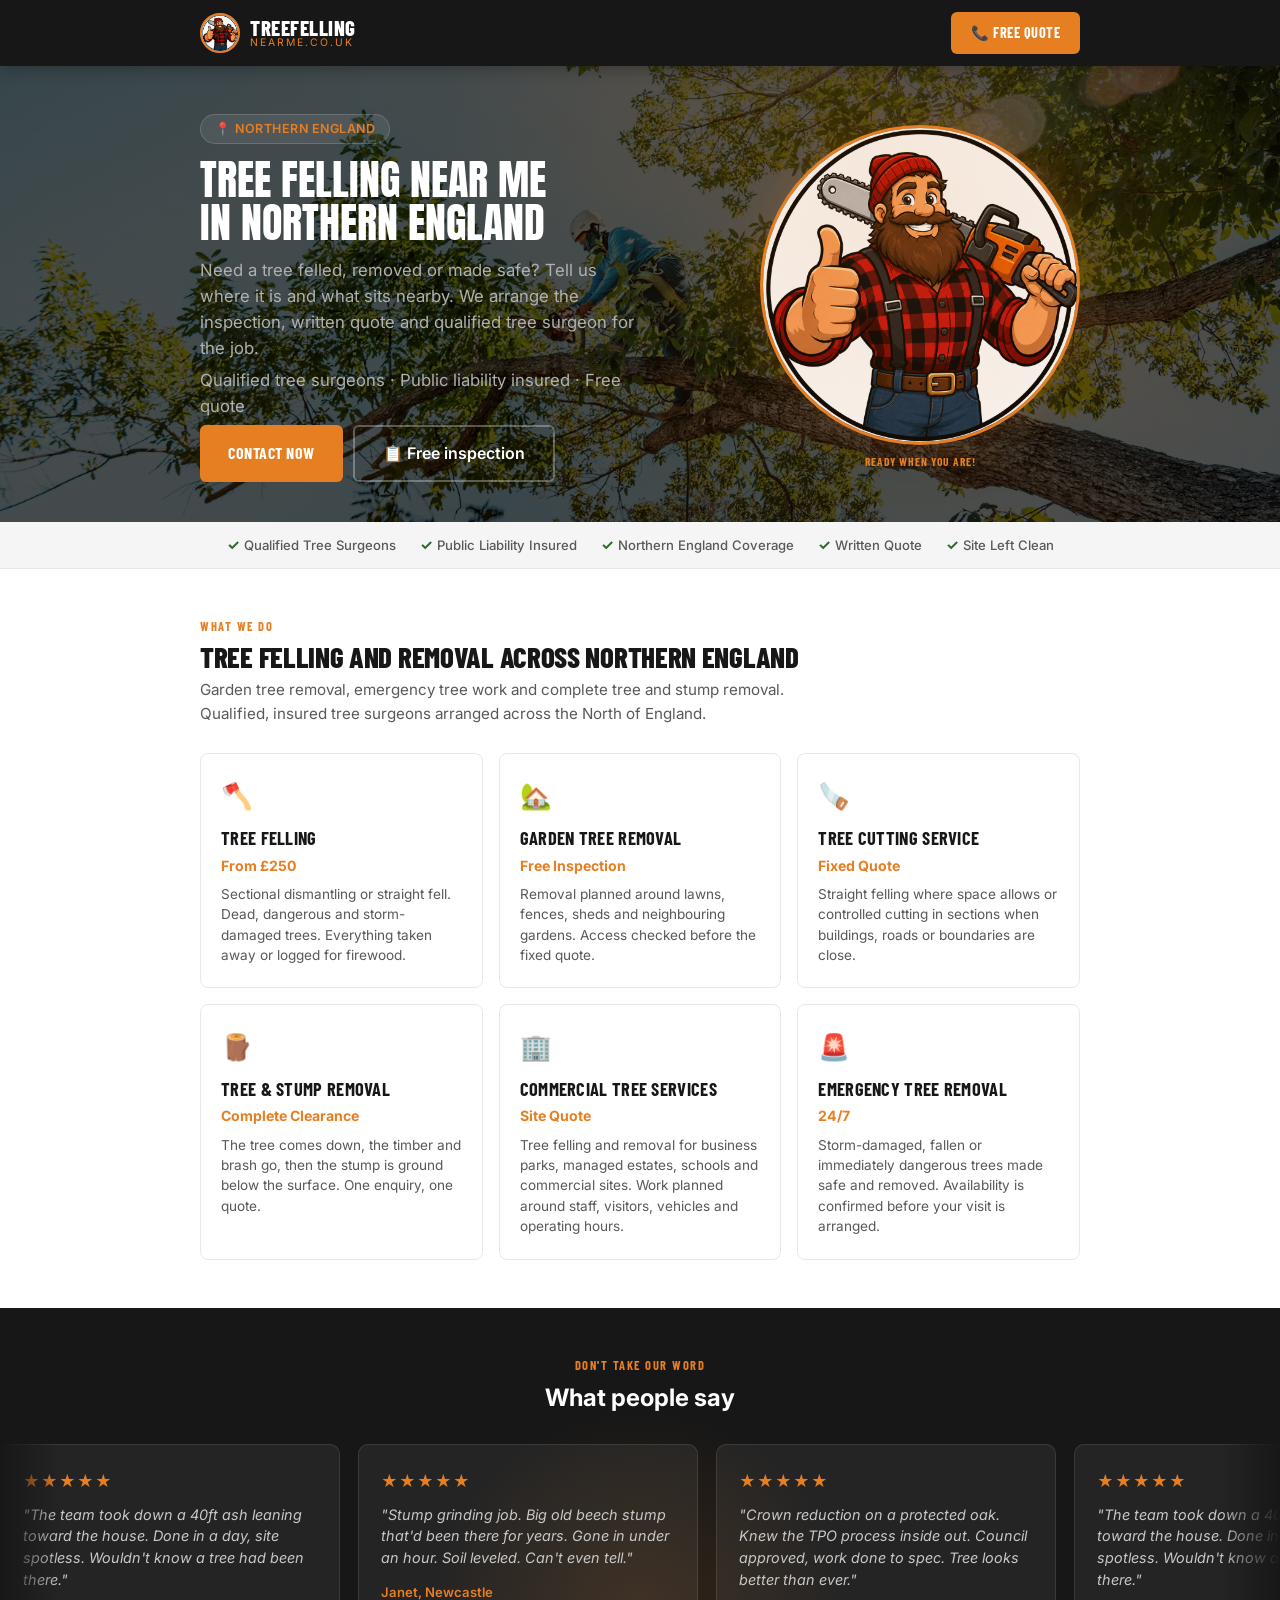
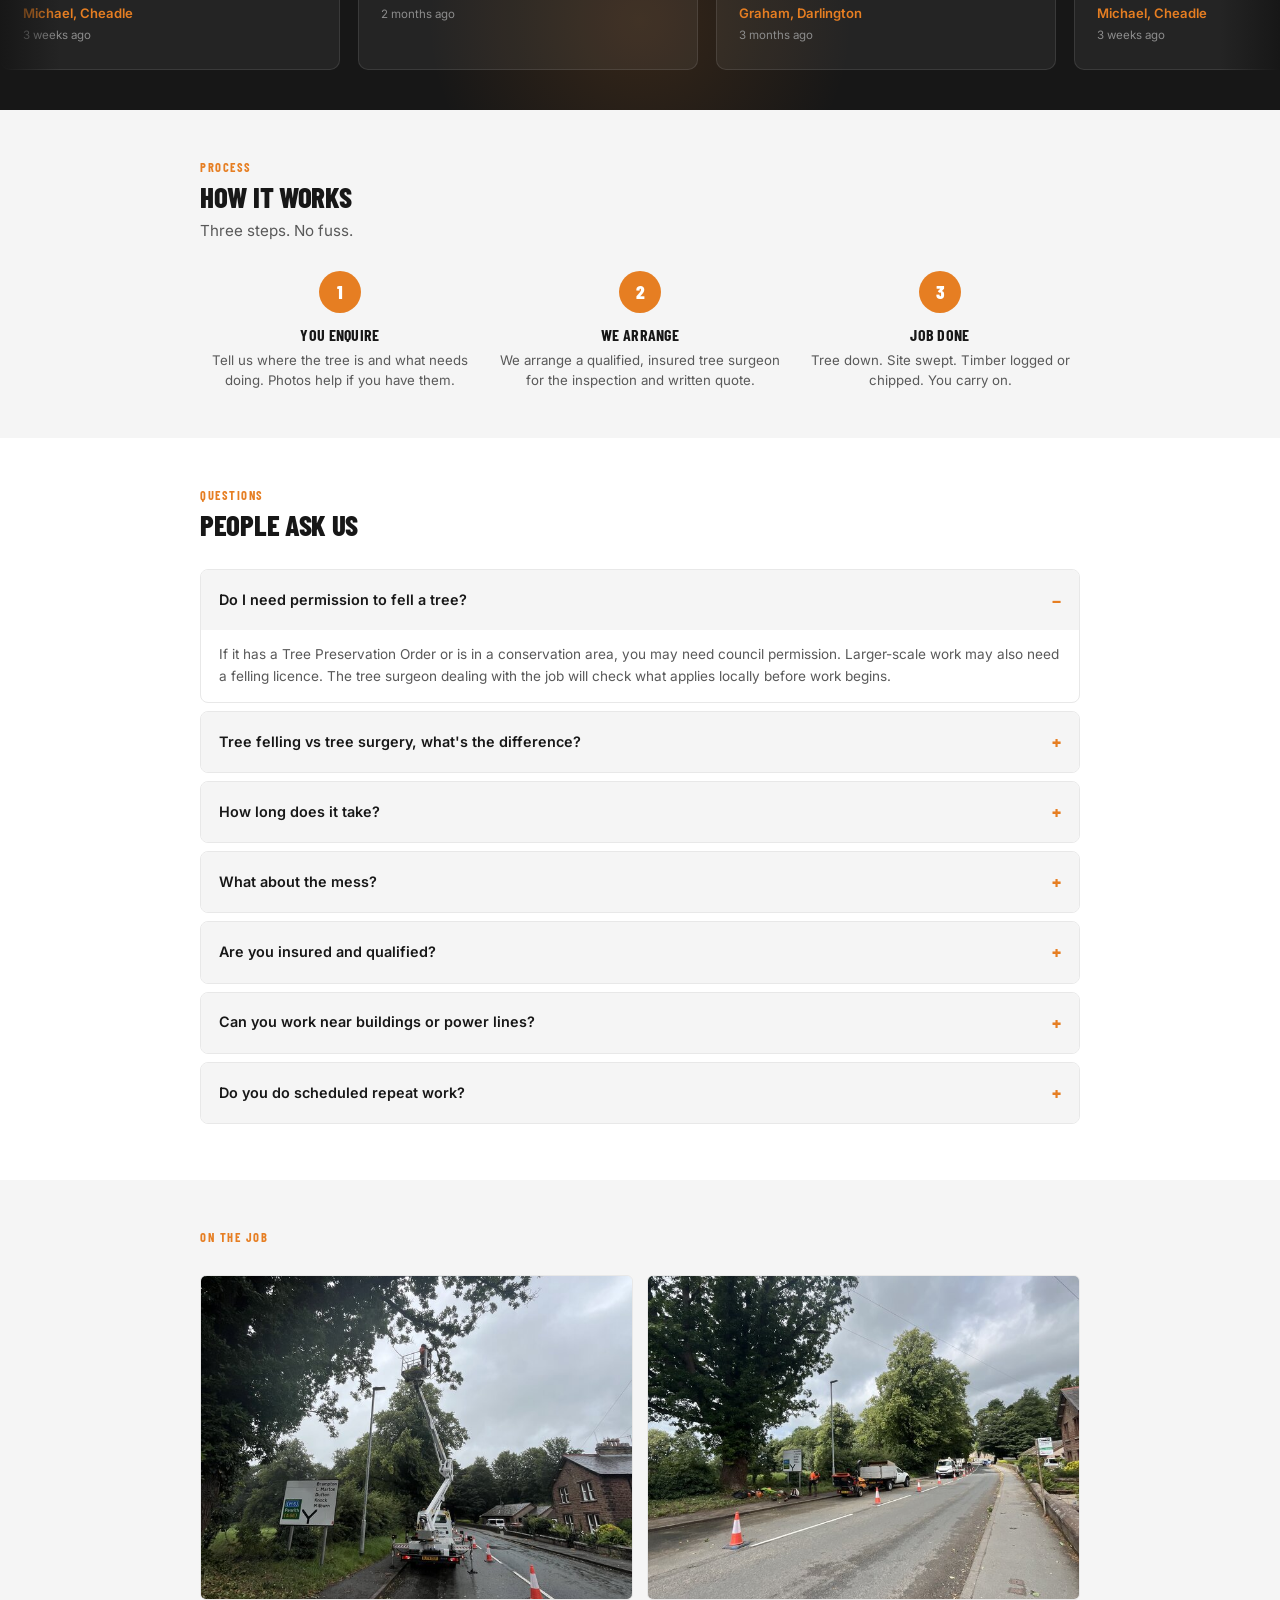
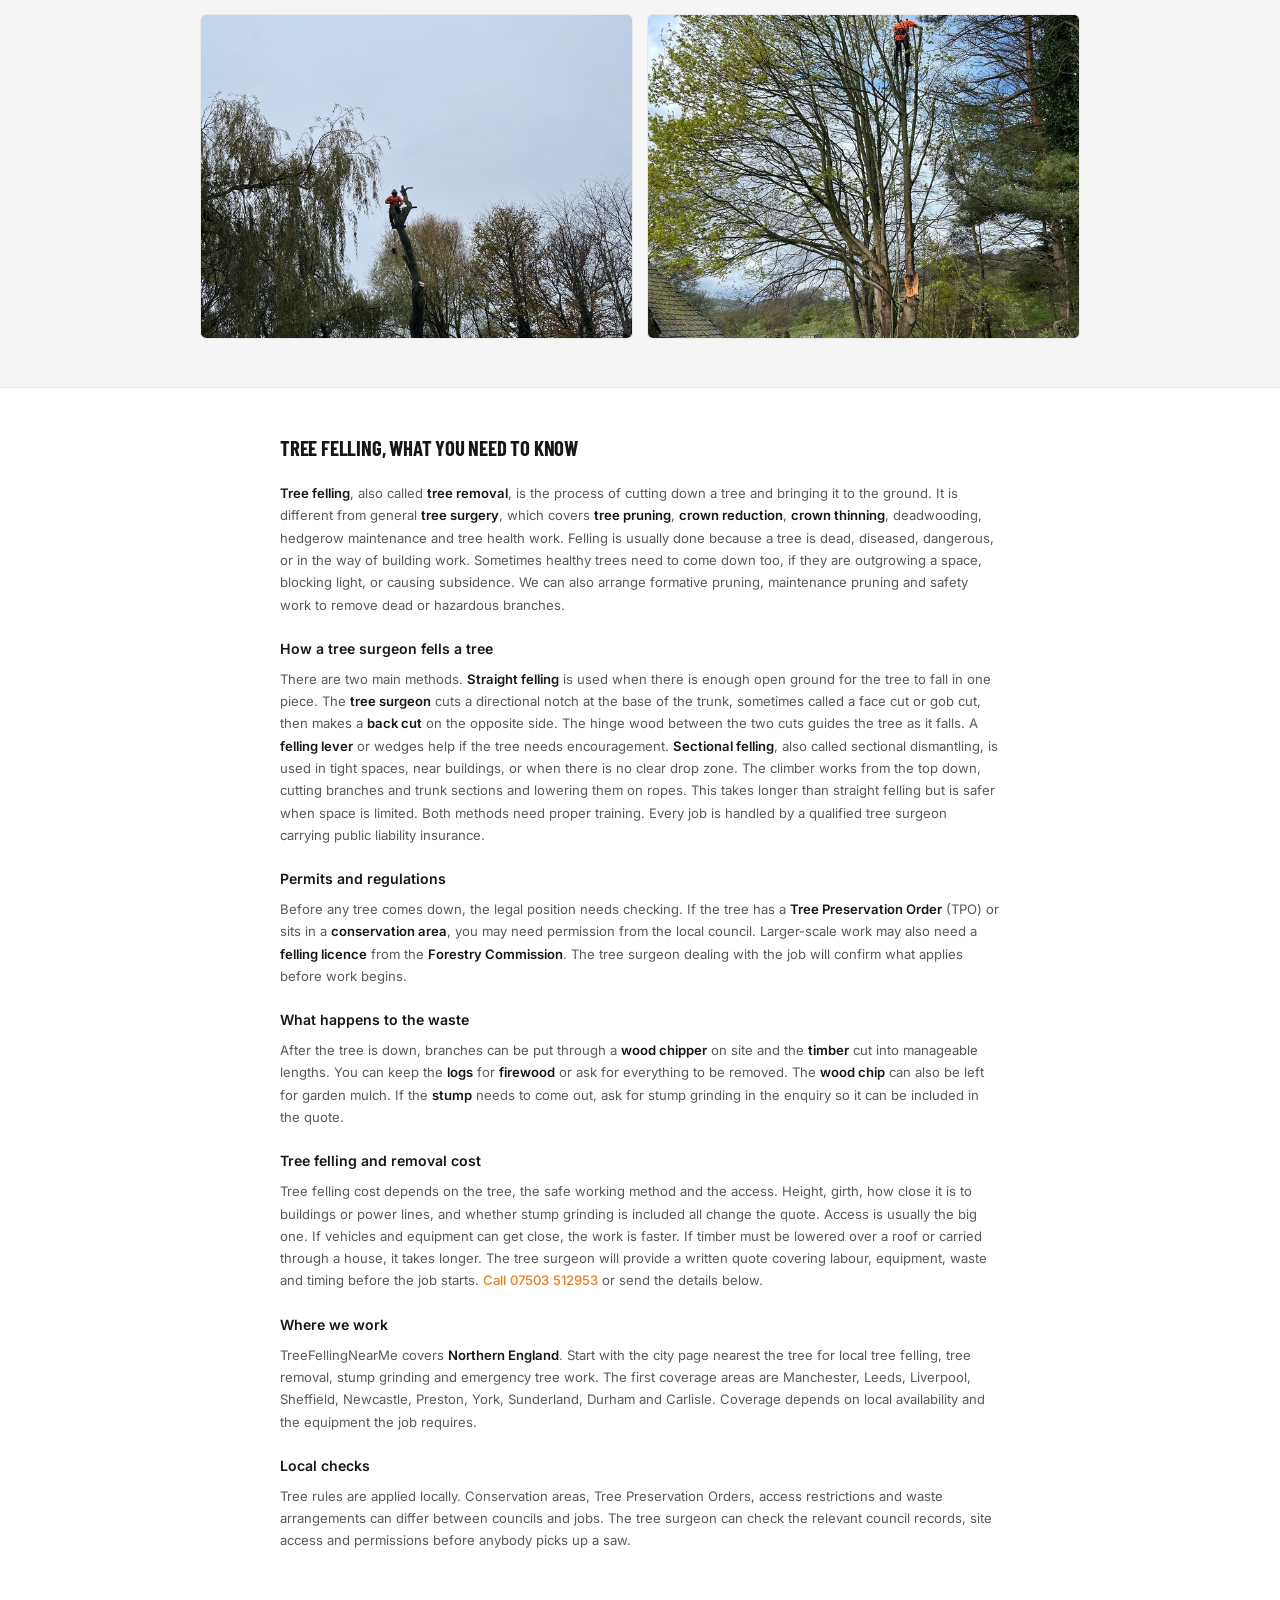
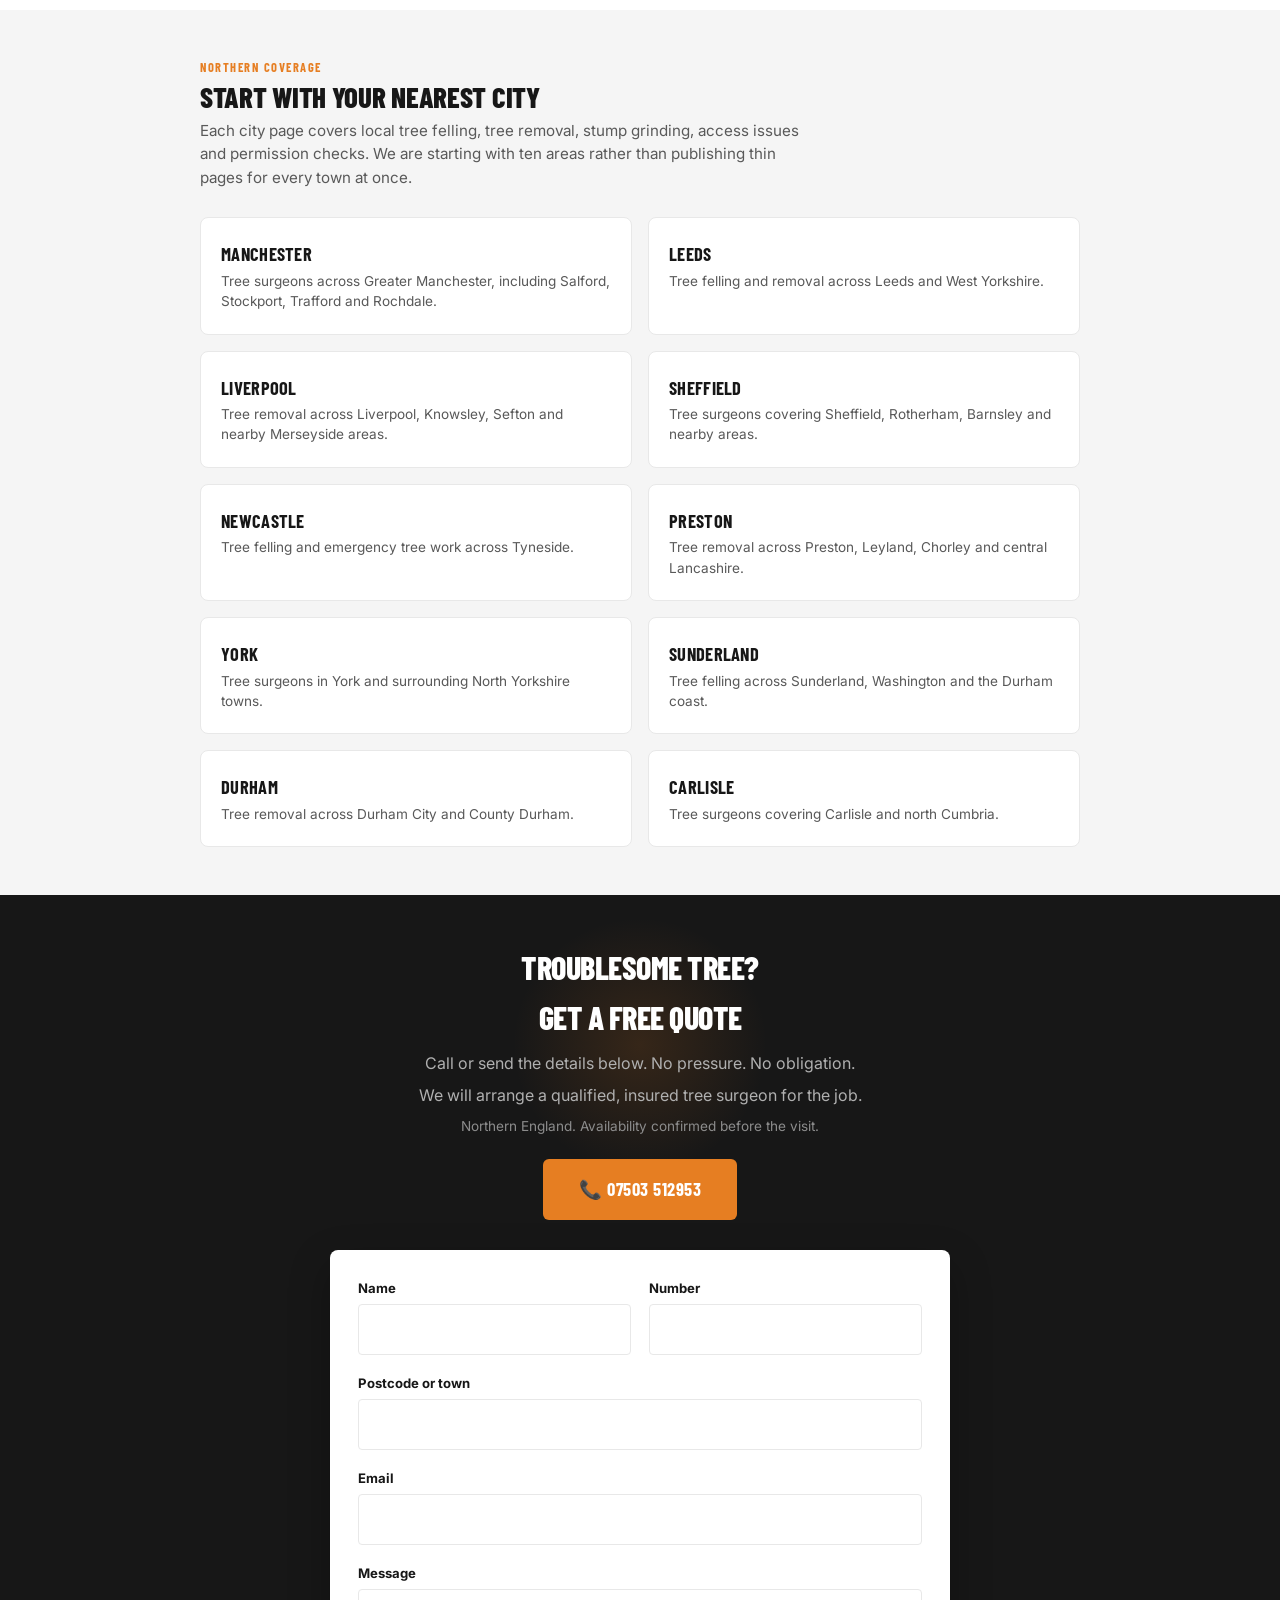
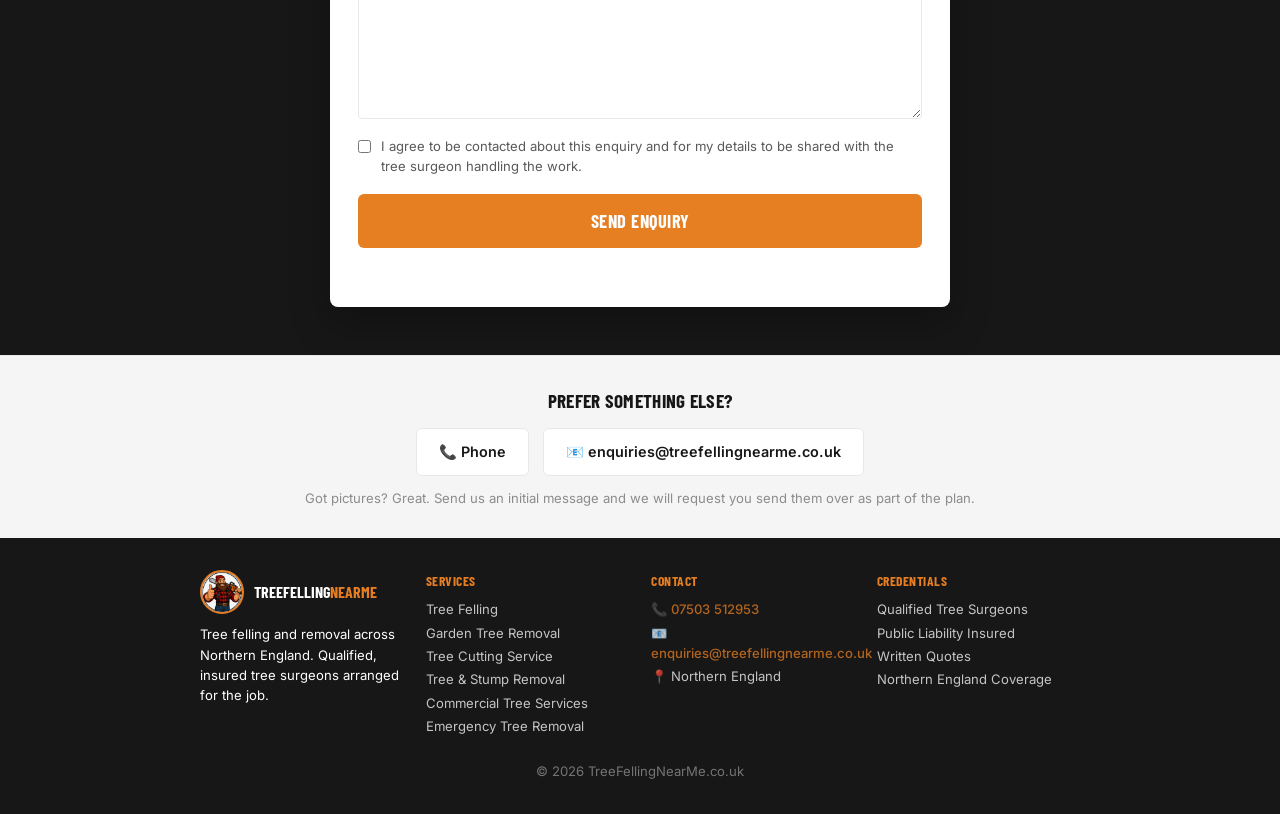
==== commit 4659e4a8: "Stack location cards in two columns" ====
--- a/index.html
+++ b/index.html
@@ -342,6 +342,9 @@
     grid-template-columns: repeat(auto-fit, minmax(240px, 1fr));
     gap: 16px;
   }
+  .city-grid {
+    grid-template-columns: repeat(2, minmax(0, 1fr));
+  }
   .service-card {
     background: var(--white);
     border: 1px solid var(--border);
@@ -1129,7 +1132,7 @@
       <h2>Start with your nearest city</h2>
       <p class="section-intro">Each city page covers local tree felling, tree removal, stump grinding, access issues and permission checks. We are starting with ten areas rather than publishing thin pages for every town at once.</p>
     </div>
-    <div class="services-grid">
+    <div class="services-grid city-grid">
       <a class="service-card" href="/manchester/" style="text-decoration:none;color:inherit"><h3>Manchester</h3><p>Tree surgeons across Greater Manchester, including Salford, Stockport, Trafford and Rochdale.</p></a>
       <a class="service-card" href="/leeds/" style="text-decoration:none;color:inherit"><h3>Leeds</h3><p>Tree felling and removal across Leeds and West Yorkshire.</p></a>
       <a class="service-card" href="/liverpool/" style="text-decoration:none;color:inherit"><h3>Liverpool</h3><p>Tree removal across Liverpool, Knowsley, Sefton and nearby Merseyside areas.</p></a>
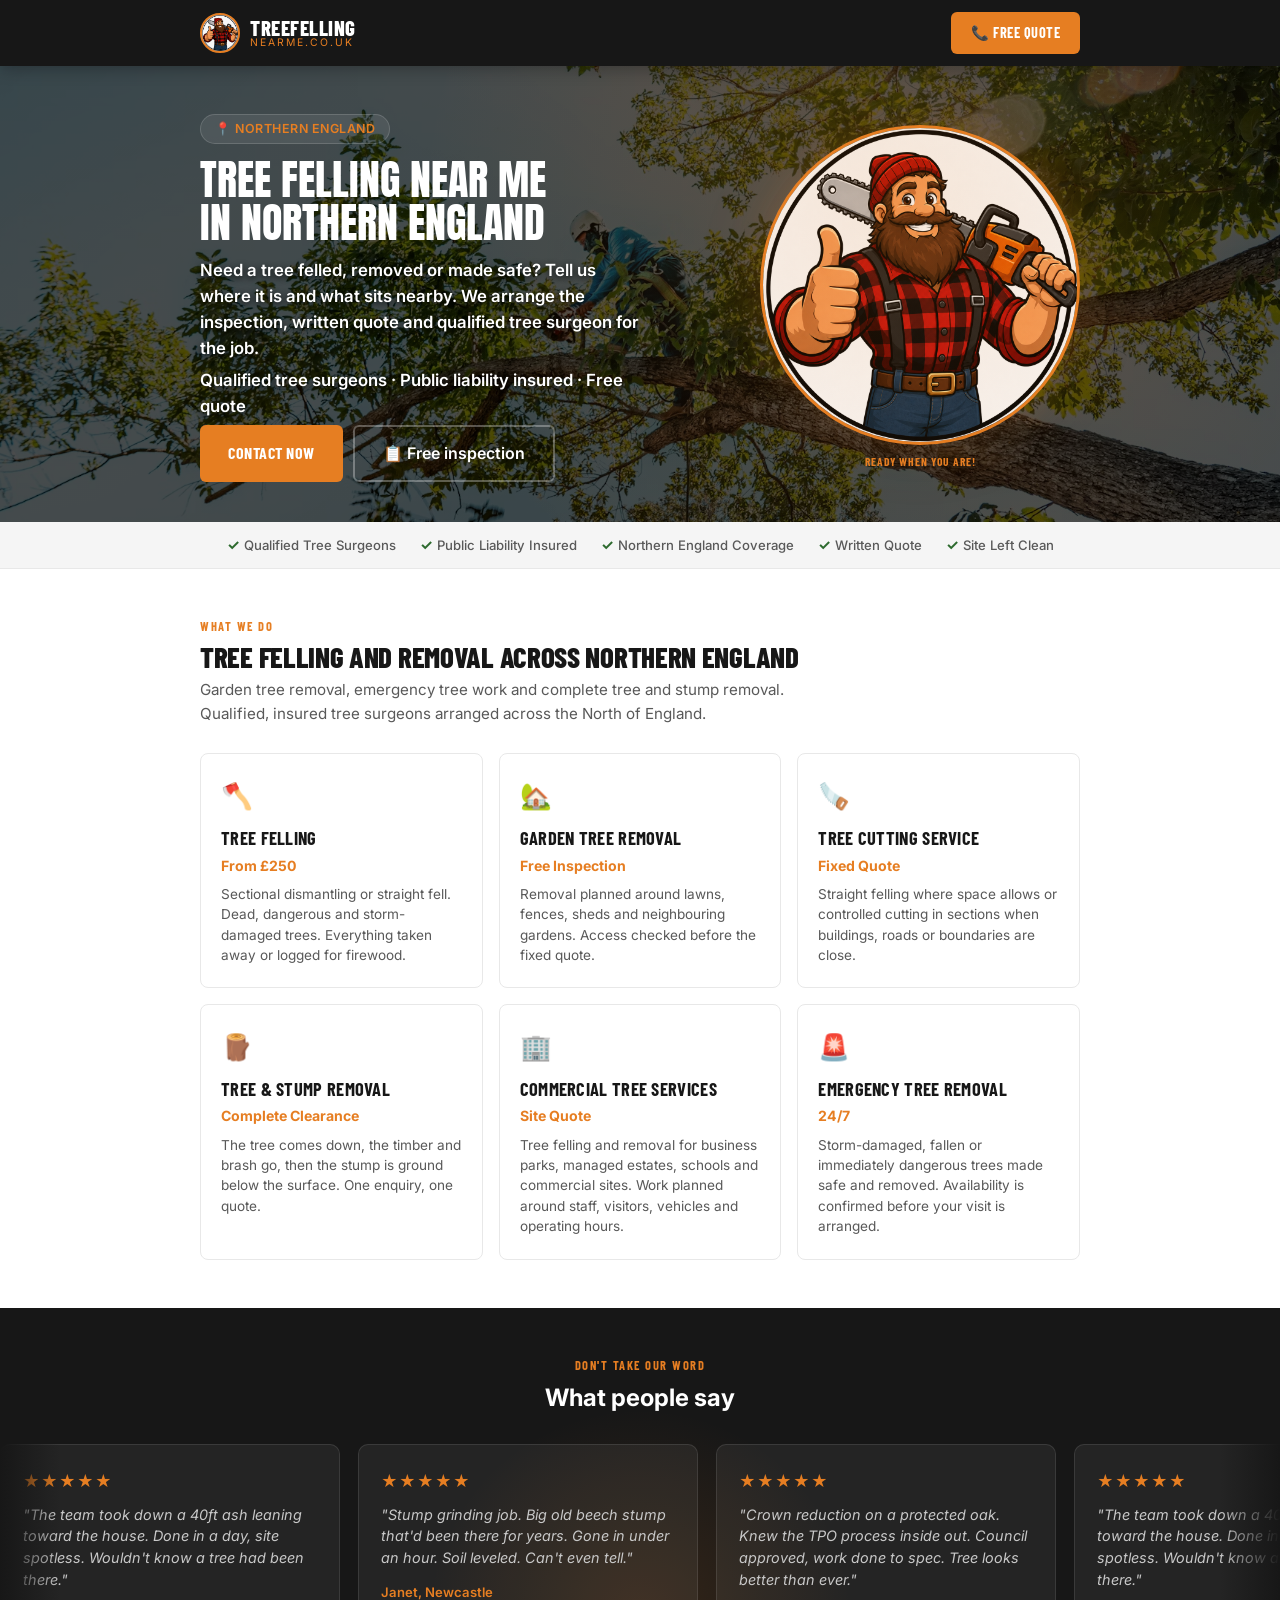
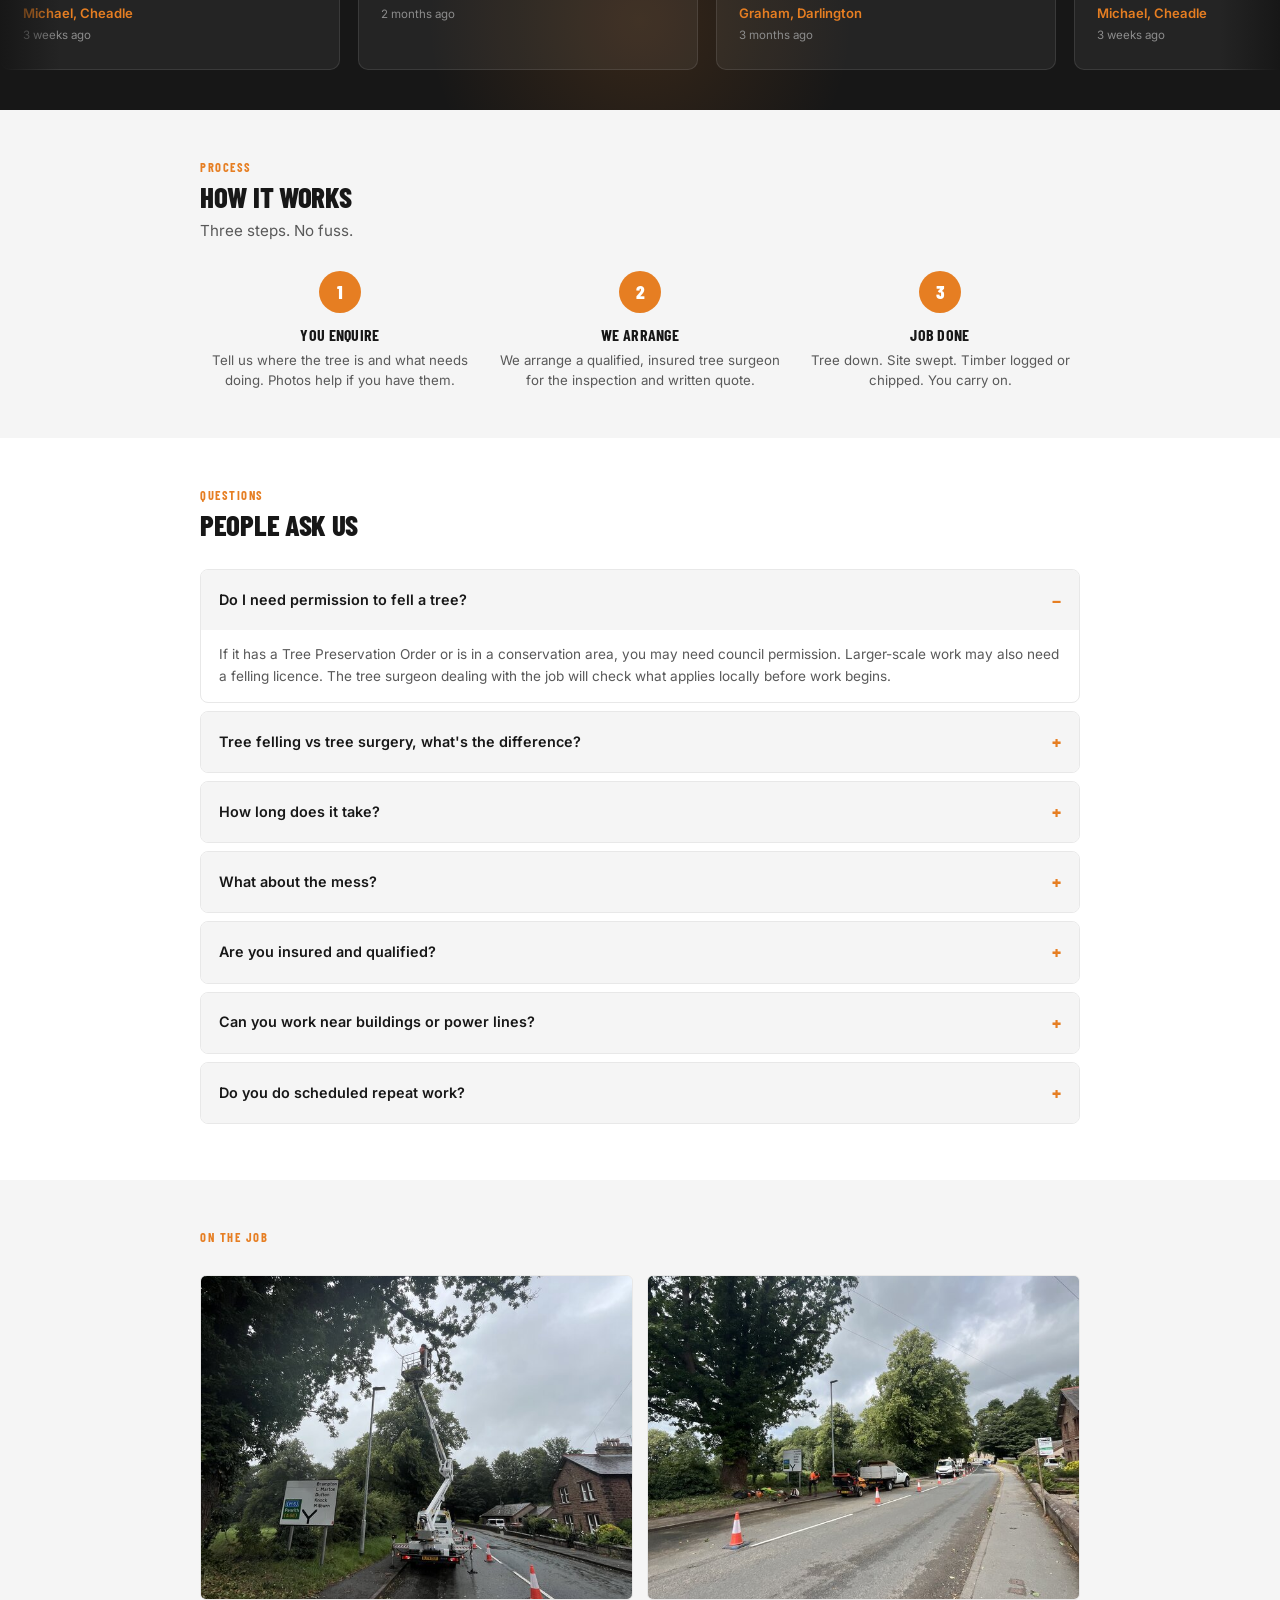
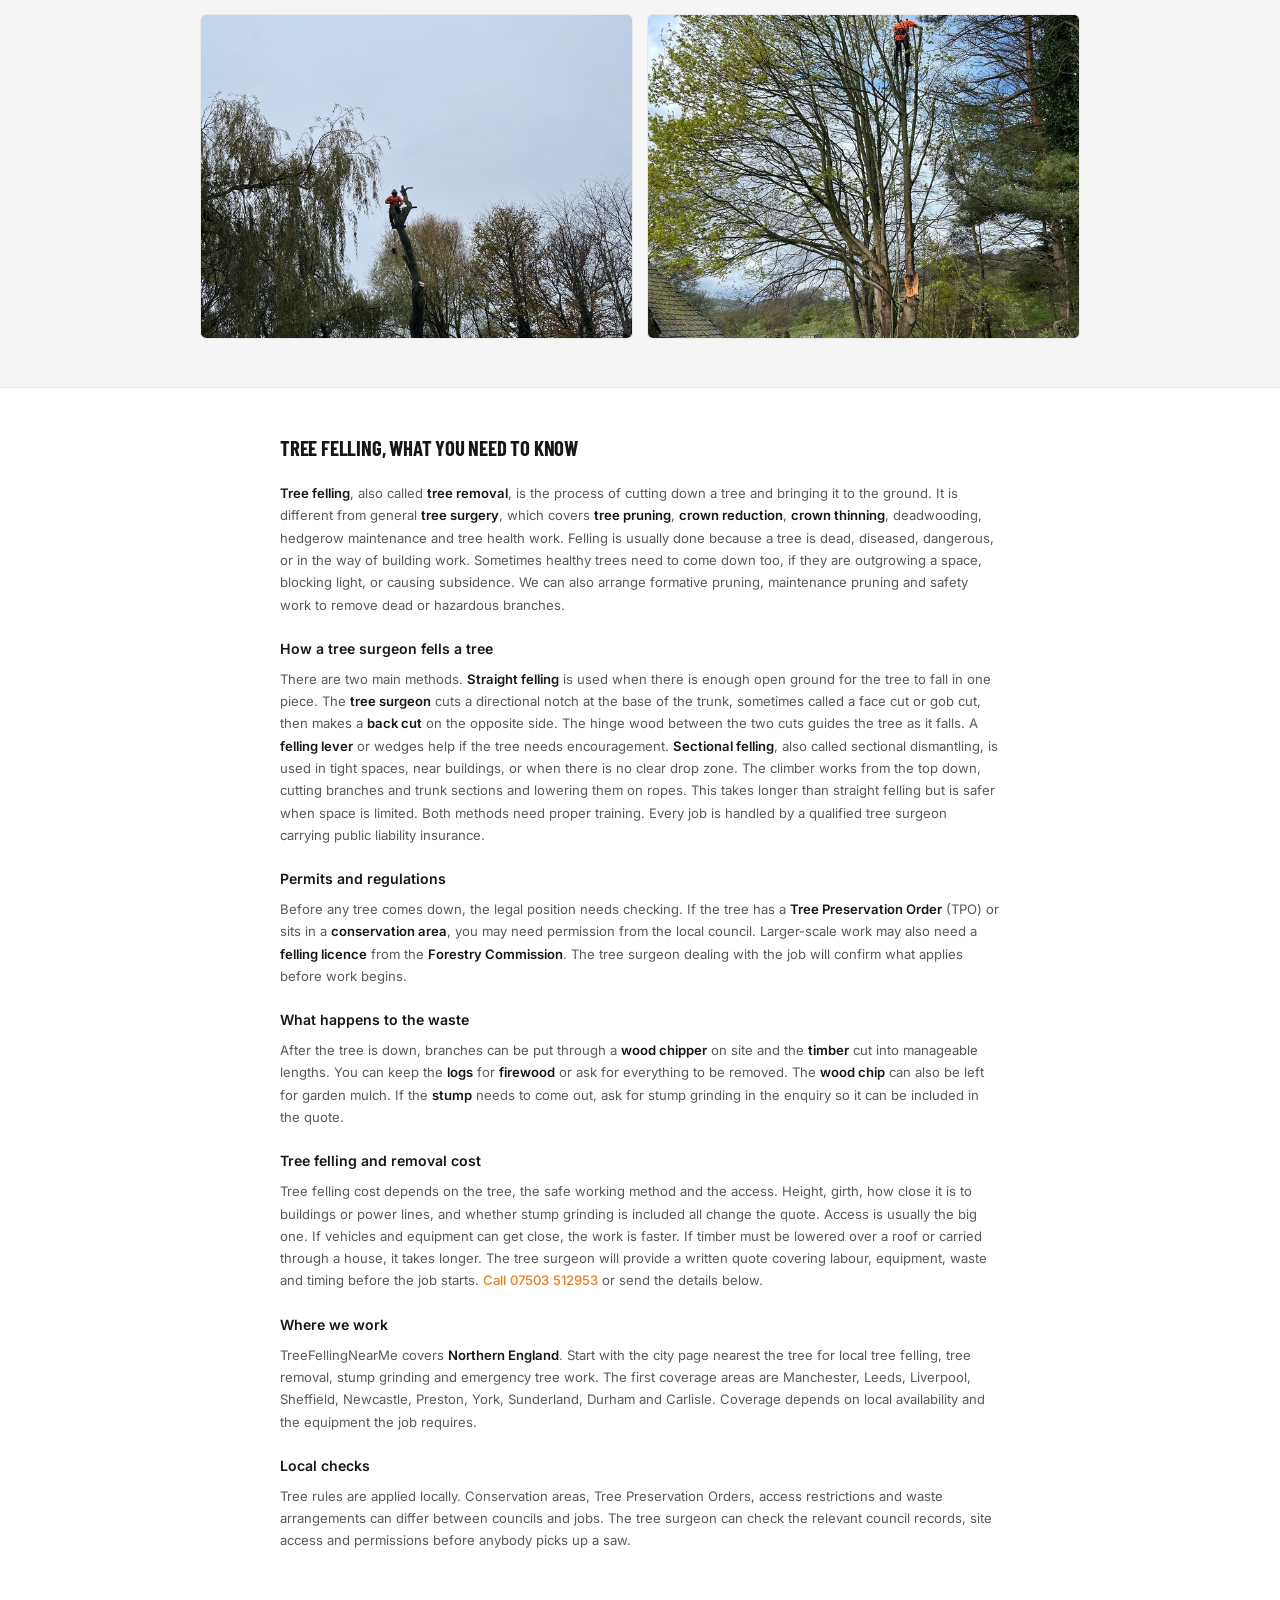
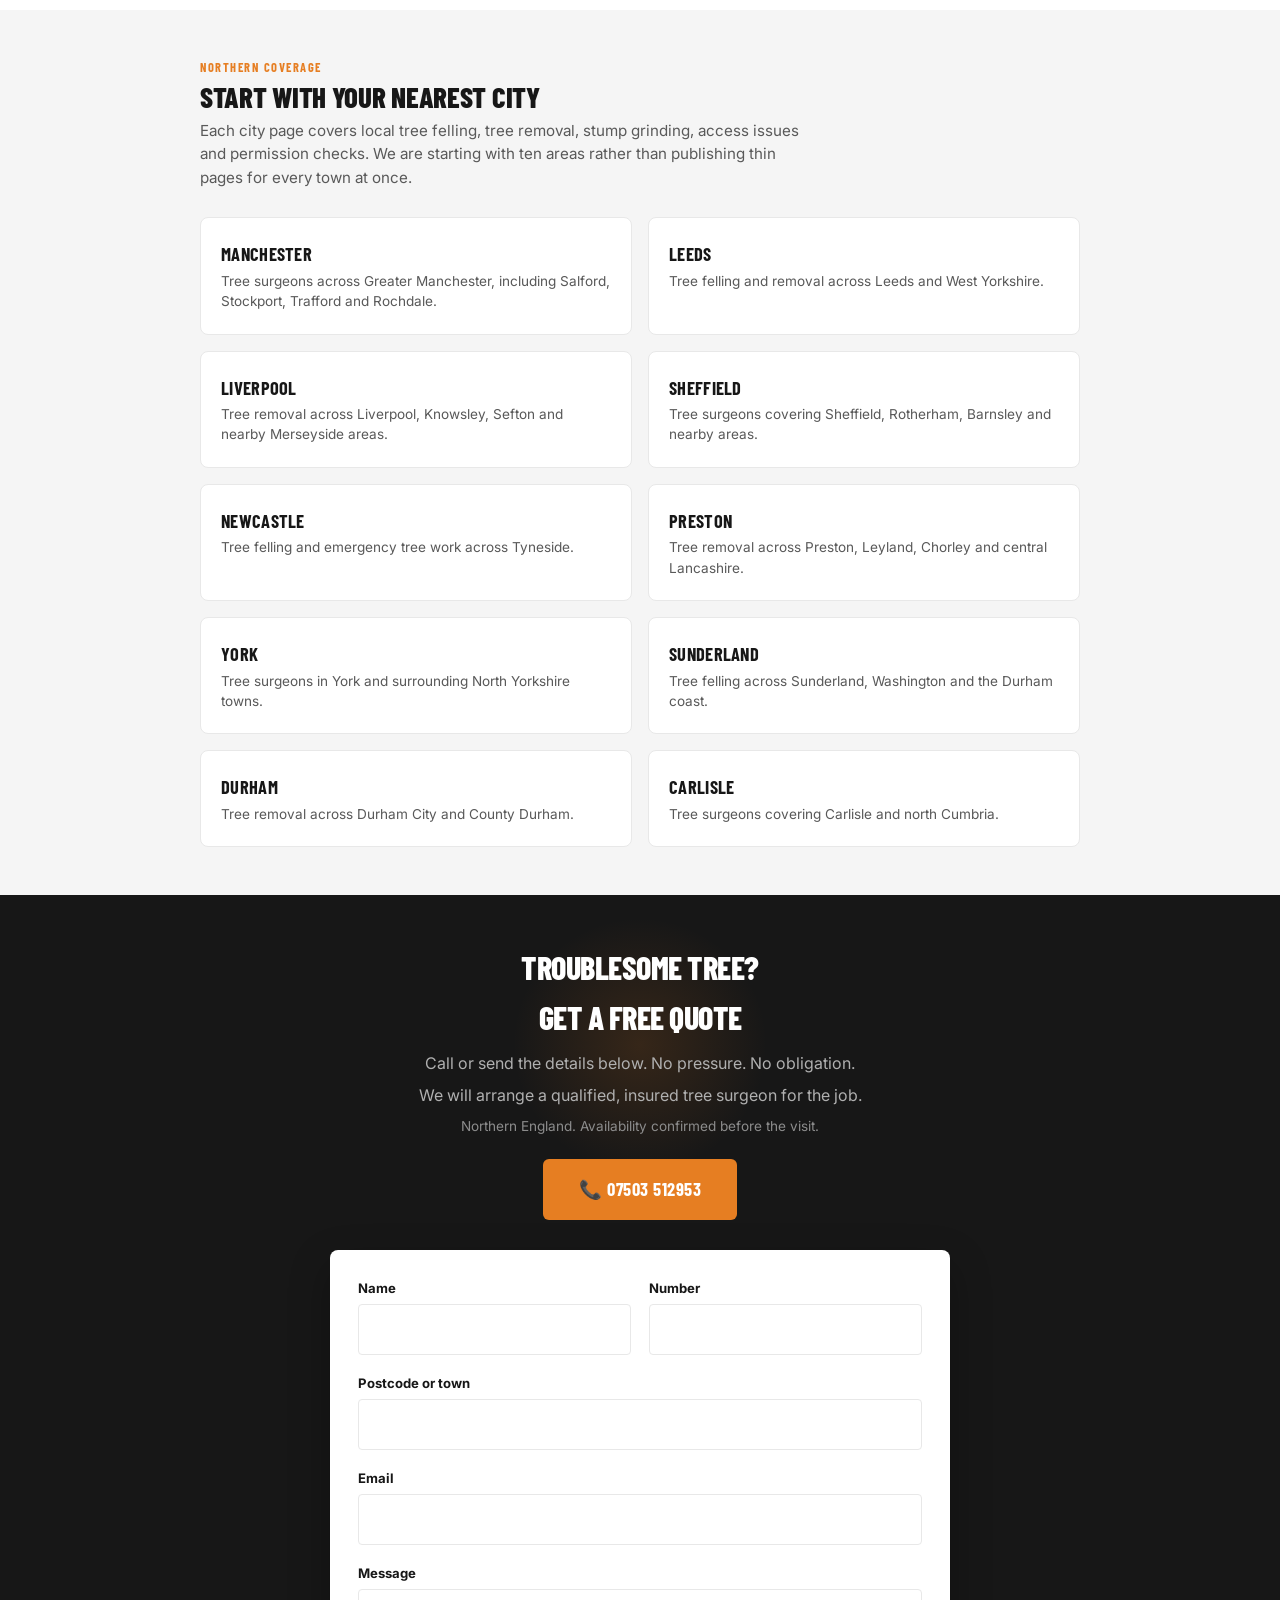
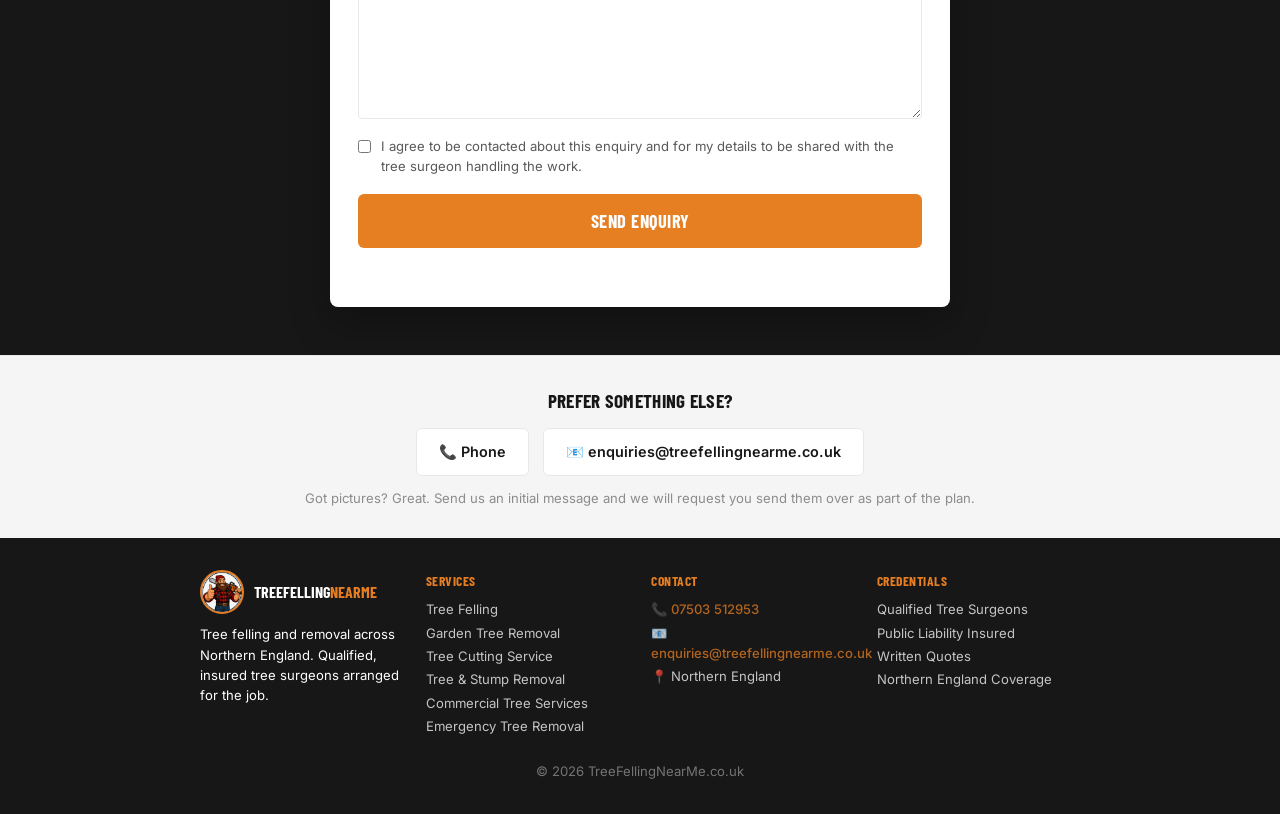
==== commit efdabd1f: "Improve hero text contrast" ====
--- a/index.html
+++ b/index.html
@@ -216,13 +216,17 @@
   .hero h1 .accent { color: var(--orange); }
   .hero p {
     font-size: 1.05rem;
-    color: #b0b0b0;
+    color: #ffffff;
+    font-weight: 600;
+    text-shadow: 0 2px 6px rgba(0,0,0,0.9);
     margin-bottom: 6px;
     max-width: 440px;
   }
   .hero-guarantee {
     font-size: 0.85rem;
-    color: var(--grey-light);
+    color: #ffffff;
+    font-weight: 700;
+    text-shadow: 0 2px 6px rgba(0,0,0,0.9);
     margin-bottom: 20px;
   }
   .hero-cta-row {
